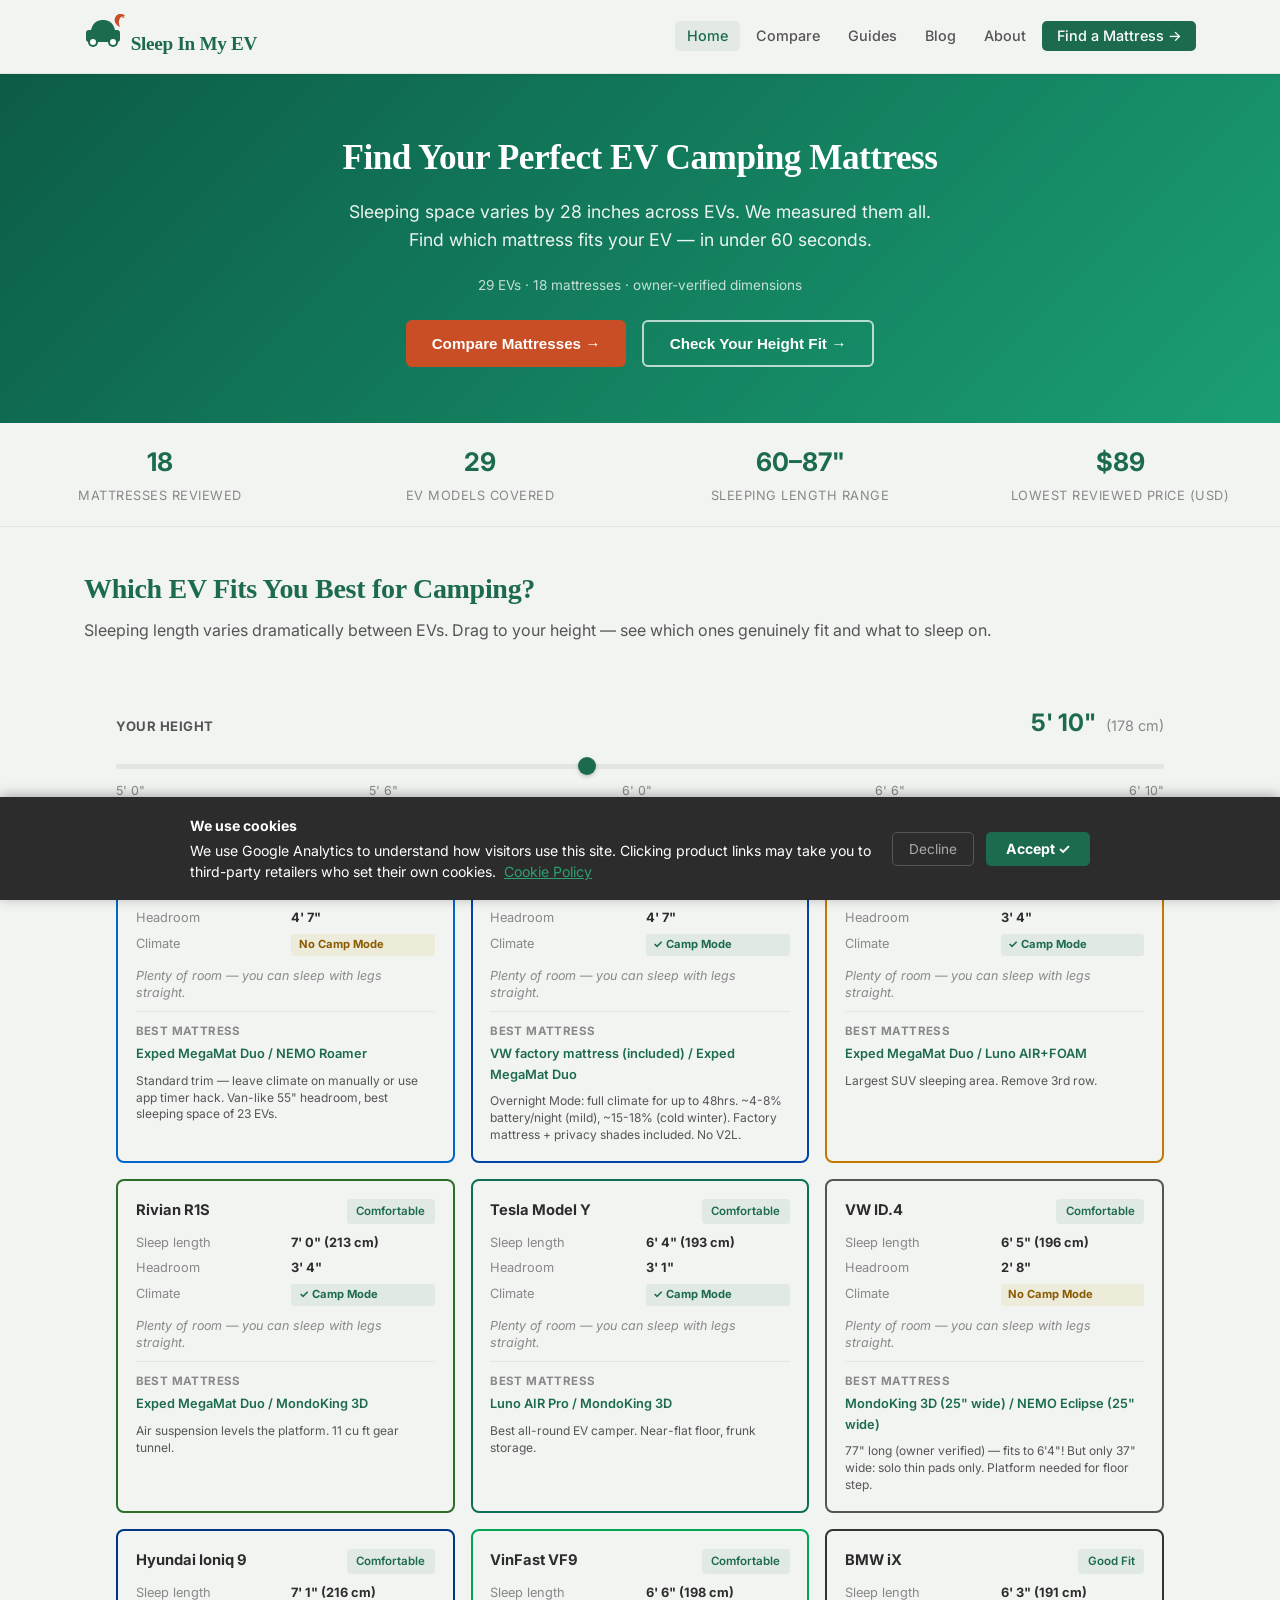
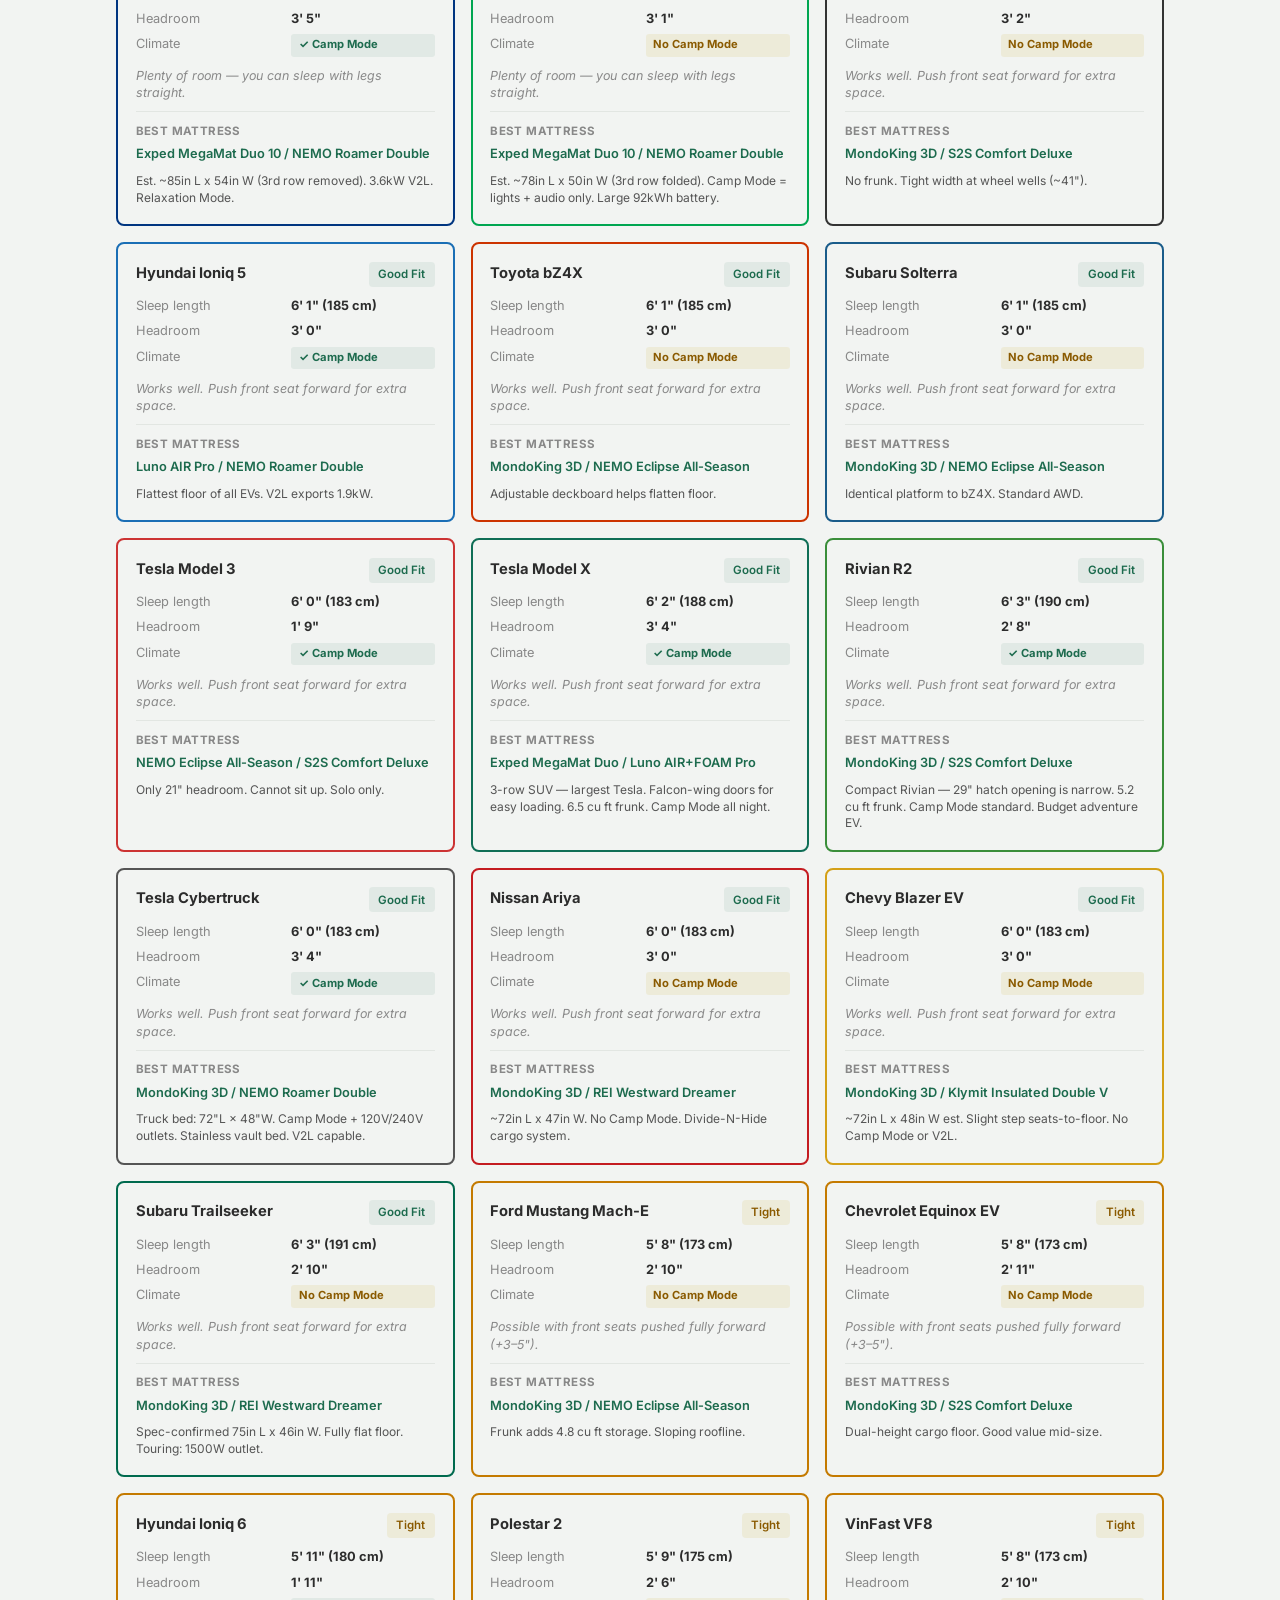
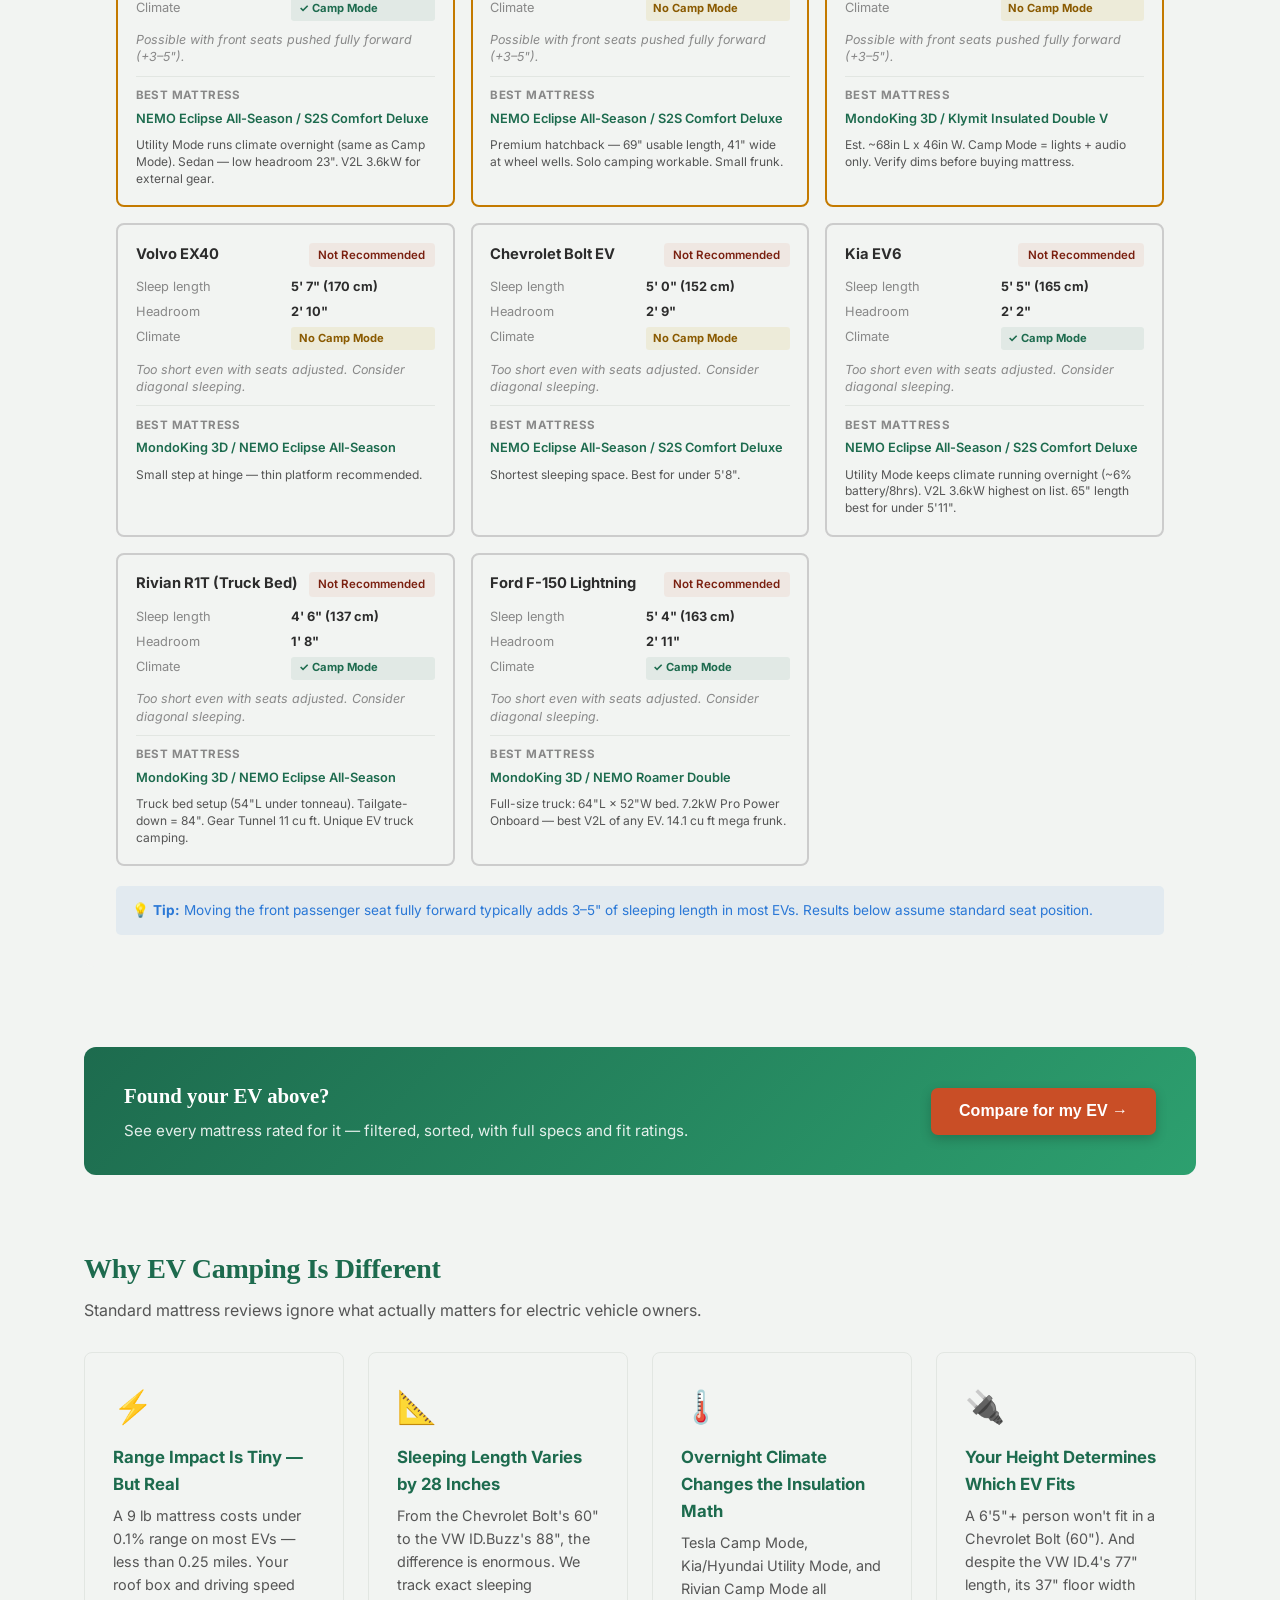
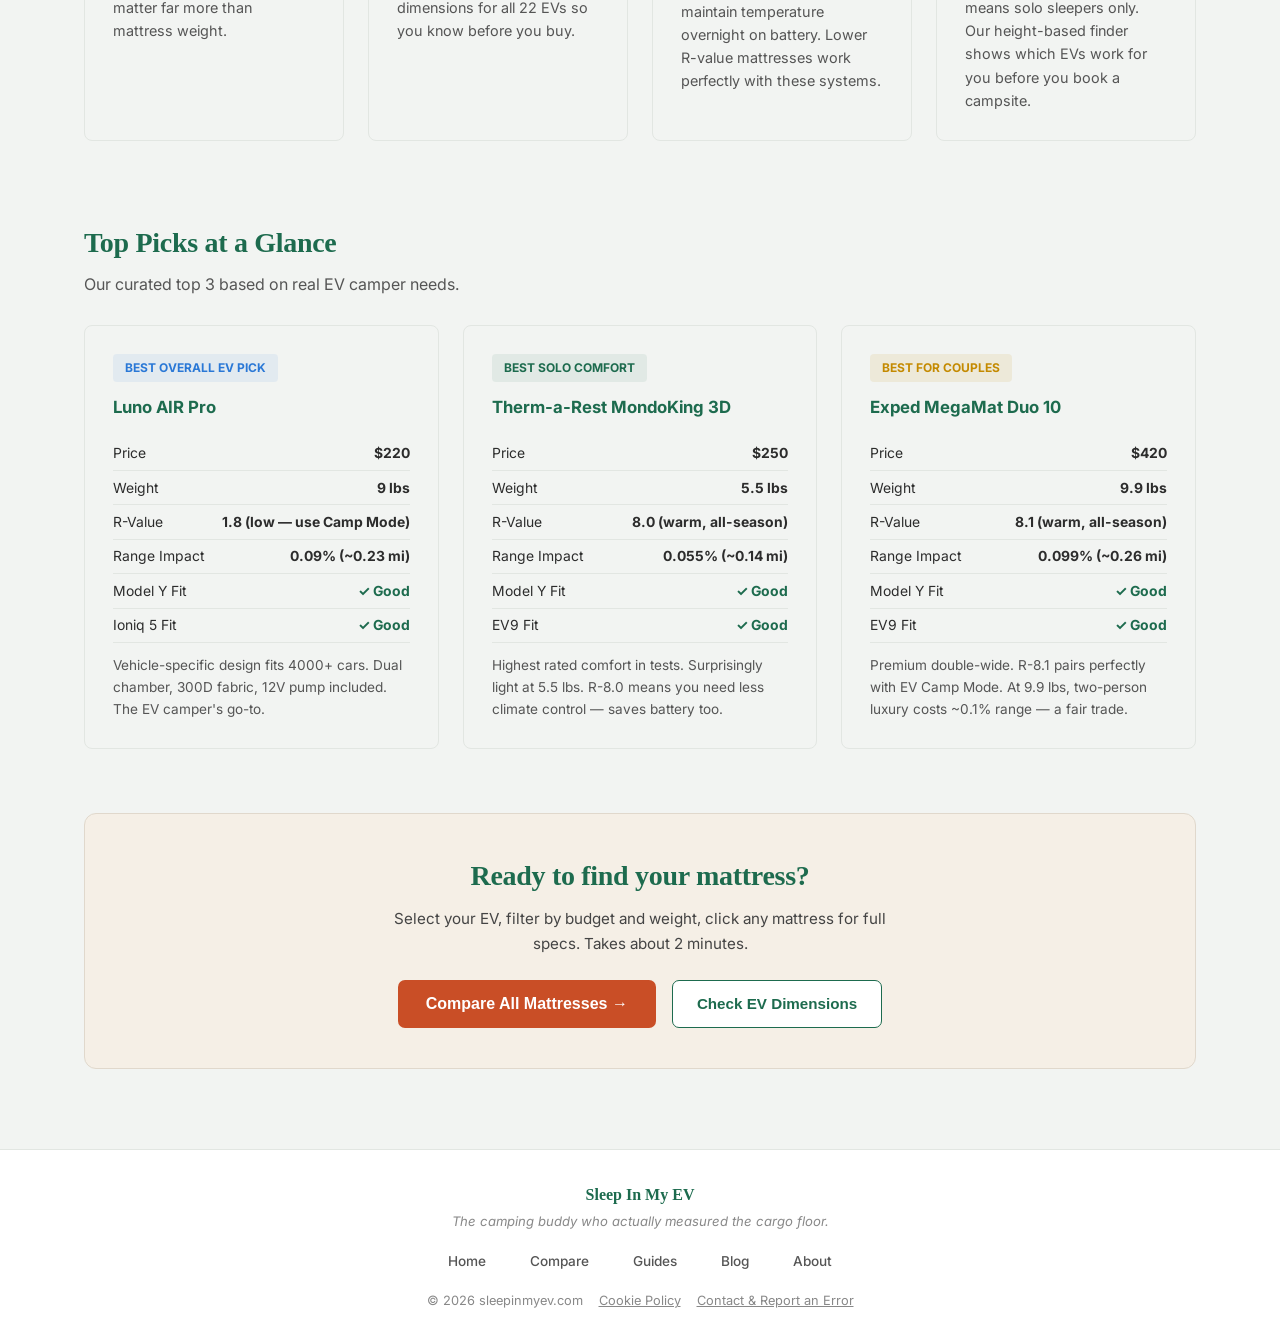
==== index.html @ e75bac7a "Add files via upload" ====
<!DOCTYPE html>
<html lang="en">
<head>
<!-- Google tag (gtag.js) -->
<script async src="https://www.googletagmanager.com/gtag/js?id=G-7FN0PS8WNR"></script>
<script>
  window.dataLayer = window.dataLayer || [];
  function gtag(){dataLayer.push(arguments);}
  gtag('js', new Date());

  gtag('config', 'G-7FN0PS8WNR');
</script>
<meta charset="UTF-8">
<meta name="viewport" content="width=device-width, initial-scale=1.0">
<title>Sleep In My EV — Find Your Perfect EV Camping Mattress</title>
<meta name="description" content="Verified sleeping dimensions for 29 EVs. Real mattress specs. Find which camping mattress fits your Tesla, Kia, Hyundai, Rivian, VW, BMW, Ford or Volvo.">
<link rel="canonical" href="https://sleepinmyev.com/">
<meta property="og:title" content="Sleep In My EV — Find Your Perfect EV Camping Mattress">
<meta property="og:type" content="website">
<link href="https://fonts.googleapis.com/css2?family=Inter:wght@400;500;600;700&display=swap" rel="stylesheet">
<style>

*{margin:0;padding:0;box-sizing:border-box}
:root{
  /* Brand palette — Sleep In My EV */
  --primary:#1D6B4E;--primary-light:#2DA06F;--primary-bg:rgba(29,107,78,0.07);
  --accent:#C94E26;--accent-bg:rgba(201,78,38,0.08);
  --blue:#2a78d6;--blue-bg:rgba(42,120,214,0.08);
  --gold:#c48a00;--gold-bg:rgba(196,138,0,0.1);
  --sand:#F5EFE6;--sand-border:#E0D8CC;
  --text:#2C2C2C;--text2:#555;--text3:#888;
  --bg:#F2F4F2;--border:#E2E6E2;--white:#fff;
  --success:#1D6B4E;--success-bg:rgba(29,107,78,0.08);
  --warn:#8A5A00;--warn-bg:rgba(196,158,0,0.1);
  --danger:#7A2010;--danger-bg:rgba(201,78,38,0.08);
  --font-serif:'Georgia','Times New Roman',serif;
}
body{font-family:'Inter',sans-serif;color:var(--text);background:var(--bg);line-height:1.6;font-size:15px}

/* NAV */
header{background:var(--bg);border-bottom:1px solid var(--border);padding:.85rem 0;position:sticky;top:0;z-index:200;box-shadow:0 1px 4px rgba(0,0,0,.06)}
.nav-inner{max-width:1160px;margin:0 auto;padding:0 1.5rem;display:flex;justify-content:space-between;align-items:center}
.logo{font-size:1.25rem;font-weight:700;color:var(--primary);text-decoration:none;letter-spacing:-.3px}
.logo span{color:var(--accent)}
nav a{color:var(--text2);text-decoration:none;font-size:.9rem;font-weight:500;padding:.4rem .75rem;border-radius:5px;cursor:pointer;transition:.2s}
nav a:hover,nav a.active{background:var(--primary-bg);color:var(--primary)}
.nav-cta{background:var(--primary);color:#fff!important;border-radius:5px;padding:.4rem .9rem!important}
.nav-cta:hover{background:var(--primary-light)!important}

/* PAGES */
.page{display:none}.page.active{display:block}
.container{max-width:1160px;margin:0 auto;padding:0 1.5rem}
section{padding:2.5rem 0}
h2{font-size:1.75rem;color:var(--primary);margin-bottom:.4rem;letter-spacing:-.3px}
.section-sub{color:var(--text2);margin-bottom:1.75rem;font-size:1rem}

/* HERO */
.hero{padding:3.5rem 1.5rem;background:linear-gradient(135deg,#0c5c47 0%,#1a9e75 100%);color:#fff;text-align:center}
.hero h1{font-size:2.2rem;font-weight:700;margin-bottom:.75rem;letter-spacing:-.5px}
.hero p{font-size:1.1rem;opacity:.92;max-width:620px;margin:0 auto 1.75rem}
.hero-btns{display:flex;gap:1rem;justify-content:center;flex-wrap:wrap}
.btn{display:inline-block;padding:.8rem 1.6rem;border-radius:6px;font-weight:600;font-size:.95rem;cursor:pointer;border:none;transition:.2s}
.btn-primary{background:var(--accent);color:#fff}.btn-primary:hover{background:#c14b22;transform:translateY(-1px)}
.btn-outline{background:transparent;color:#fff;border:2px solid rgba(255,255,255,.7)}.btn-outline:hover{background:rgba(255,255,255,.1)}

/* STAT STRIP */
.stat-strip{display:grid;grid-template-columns:repeat(4,1fr);background:var(--bg);border-bottom:1px solid var(--border)}
.stat-item{padding:1.2rem 1.5rem;text-align:center}
.stat-num{font-size:1.6rem;font-weight:700;color:var(--primary)}
.stat-label{font-size:.8rem;color:var(--text3);text-transform:uppercase;letter-spacing:.5px;margin-top:.2rem}

/* BENEFITS */
.benefit-grid{display:grid;grid-template-columns:repeat(auto-fit,minmax(240px,1fr));gap:1.5rem}
.benefit-card{background:var(--bg);border-radius:8px;padding:1.75rem;border:1px solid var(--border)}
.benefit-icon{font-size:2rem;margin-bottom:.75rem}
.benefit-card h3{color:var(--primary);font-size:1.05rem;margin-bottom:.4rem}
.benefit-card p{color:var(--text2);font-size:.9rem}

/* QUICK CALC (Homepage) */
.quick-calc{background:var(--bg);border-radius:10px;padding:2rem;margin:1rem 0}
.calc-grid{display:grid;grid-template-columns:1fr 1fr;gap:2rem;margin-bottom:1.5rem}
@media(max-width:600px){.calc-grid{grid-template-columns:1fr}}
.form-group label{display:block;font-size:.82rem;font-weight:600;text-transform:uppercase;letter-spacing:.5px;color:var(--text2);margin-bottom:.5rem}
.form-group select,.form-group input{width:100%;padding:.7rem .9rem;border:1px solid var(--border);border-radius:5px;font-family:inherit;font-size:.95rem;background:#fff}
.form-group select:focus,.form-group input:focus{outline:none;border-color:var(--primary);box-shadow:0 0 0 3px var(--primary-bg)}
input[type=range]{-webkit-appearance:none;appearance:none;height:5px;background:var(--border);border-radius:3px;padding:0;border:none}
input[type=range]::-webkit-slider-thumb{-webkit-appearance:none;width:18px;height:18px;background:var(--primary);border-radius:50%;cursor:pointer;box-shadow:0 2px 4px rgba(0,0,0,.2)}
input[type=range]::-moz-range-thumb{width:18px;height:18px;background:var(--primary);border-radius:50%;cursor:pointer;border:none}
.result-box{background:var(--bg);border-left:4px solid var(--accent);border-radius:4px;padding:1.25rem 1.5rem;display:grid;grid-template-columns:auto 1fr;gap:1.5rem;align-items:center}
.result-big{font-size:2.2rem;font-weight:700;color:var(--accent);line-height:1}
.result-unit{font-size:.85rem;color:var(--text3);margin-top:.2rem}
.result-text{font-size:.9rem;color:var(--text2)}
.result-insight{background:var(--blue-bg);border-radius:5px;padding:.75rem 1rem;margin-top:.75rem;font-size:.85rem;color:var(--blue)}

/* FILTERS */
.filter-bar{background:var(--bg);border:1px solid var(--border);border-radius:8px;padding:1.25rem 1.5rem;margin-bottom:1.5rem;display:grid;grid-template-columns:repeat(auto-fit,minmax(170px,1fr));gap:1rem}
.filter-bar label{font-size:.78rem;font-weight:600;text-transform:uppercase;letter-spacing:.5px;color:var(--text3);margin-bottom:.35rem;display:block}
.filter-bar select{width:100%;padding:.6rem .75rem;border:1px solid var(--border);border-radius:5px;font-family:inherit;font-size:.88rem;background:#fff}

/* RESULTS META */
.results-meta{display:flex;justify-content:space-between;align-items:center;margin-bottom:1rem;font-size:.88rem;color:var(--text3)}
.results-count strong{color:var(--primary)}

/* TABLE */
.table-wrap{border:1px solid var(--border);border-radius:8px;overflow:hidden;overflow-x:auto;margin-bottom:2rem}
table{width:100%;border-collapse:collapse;background:var(--bg);min-width:900px}
thead tr{background:var(--bg)}
th{padding:.85rem 1rem;text-align:left;font-size:.78rem;font-weight:600;text-transform:uppercase;letter-spacing:.5px;color:var(--text3);border-bottom:2px solid var(--border);white-space:nowrap;cursor:pointer;user-select:none}
th:hover{color:var(--primary)}
th .sort-icon{margin-left:.3rem;opacity:.4}
td{padding:.9rem 1rem;border-bottom:1px solid var(--border);vertical-align:middle}
tr:last-child td{border-bottom:none}
tr:hover td{background:rgba(15,110,86,.03)}
.product-name{font-weight:600;font-size:.95rem}
.product-brand{font-size:.78rem;color:var(--text3);margin-top:.1rem}
.price-val{font-weight:700;color:var(--accent);font-size:1rem}
.weight-val{font-weight:500}
.rval{display:inline-block;padding:.2rem .6rem;border-radius:4px;font-size:.8rem;font-weight:600}
.rv-low{background:var(--blue-bg);color:var(--blue)}
.rv-mid{background:var(--gold-bg);color:var(--gold)}
.rv-high{background:var(--success-bg);color:var(--success)}
.fit-badge{display:inline-block;padding:.2rem .6rem;border-radius:4px;font-size:.75rem;font-weight:600;white-space:nowrap}
.fit-good{background:var(--success-bg);color:var(--success)}
.fit-fair{background:var(--warn-bg);color:var(--warn)}
.fit-poor{background:var(--danger-bg);color:var(--danger)}
.type-tag{display:inline-block;padding:.2rem .6rem;border-radius:4px;font-size:.75rem;font-weight:600;background:var(--primary-bg);color:var(--primary)}
.ev-badge{display:inline-block;background:var(--accent-bg);color:var(--accent);padding:.15rem .5rem;border-radius:3px;font-size:.7rem;font-weight:700;margin-top:.3rem}
.range-bar-wrap{display:flex;align-items:center;gap:.5rem}
.range-mini{font-size:.8rem;font-weight:600;color:var(--primary);white-space:nowrap}
.range-bar{width:60px;height:6px;background:var(--border);border-radius:3px;overflow:hidden}
.range-bar-fill{height:100%;background:var(--primary);border-radius:3px}
.stars{color:#f5b800;font-size:.85rem;letter-spacing:1px}

/* PRODUCT DETAIL PANEL */
.detail-panel{display:none;background:var(--bg);border:1px solid var(--border);border-radius:8px;padding:1.75rem;margin-bottom:1.5rem;position:relative}
.detail-panel.active{display:grid;grid-template-columns:1fr 1fr;gap:2rem}
.close-btn{position:absolute;top:1rem;right:1rem;background:none;border:none;font-size:1.3rem;cursor:pointer;color:var(--text3)}
.detail-specs{display:grid;grid-template-columns:1fr 1fr;gap:.5rem .75rem}
.spec-row{display:flex;justify-content:space-between;padding:.4rem 0;border-bottom:1px solid var(--border);font-size:.88rem}
.spec-row:last-child{border:none}
.spec-k{color:var(--text3)}
.spec-v{font-weight:600}
.pro-con{margin-top:1rem}
.pro-con h4{font-size:.85rem;font-weight:600;text-transform:uppercase;letter-spacing:.5px;color:var(--text3);margin-bottom:.5rem}
.pro-con li{font-size:.88rem;margin-bottom:.3rem;padding-left:1rem;position:relative}
.pro-con li::before{position:absolute;left:0;font-weight:700}
.pros li::before{content:"✓";color:var(--success)}
.cons li::before{content:"✗";color:var(--danger)}
.ev-note-box{background:var(--accent-bg);border-left:3px solid var(--accent);border-radius:4px;padding:.9rem 1rem;margin-top:1rem;font-size:.88rem;color:var(--text)}
.ev-note-box strong{color:var(--accent)}
.buy-btn{display:block;background:var(--accent);color:#fff;text-align:center;padding:.75rem;border-radius:5px;font-weight:600;text-decoration:none;margin-top:1rem;font-size:.9rem}
.buy-btn:hover{background:#c14b22}
@media(max-width:700px){.detail-panel.active{grid-template-columns:1fr}}

/* TABS */
.tabs{display:flex;gap:0;border-bottom:2px solid var(--border);margin-bottom:2rem;overflow-x:auto}
.tab-btn{padding:.85rem 1.4rem;border:none;background:none;cursor:pointer;font-weight:600;font-size:.9rem;color:var(--text3);border-bottom:3px solid transparent;margin-bottom:-2px;white-space:nowrap;transition:.2s}
.tab-btn.active{color:var(--primary);border-bottom-color:var(--primary)}
.tab-btn:hover{color:var(--primary)}
.tab-pane{display:none}.tab-pane.active{display:block}

/* TYPE CARDS */
.type-cards{display:grid;grid-template-columns:repeat(auto-fit,minmax(260px,1fr));gap:1.5rem}
.type-card{background:var(--bg);border:1px solid var(--border);border-radius:8px;padding:1.75rem}
.type-card h3{color:var(--primary);font-size:1.05rem;margin-bottom:1rem}
.type-badge{display:inline-block;padding:.25rem .75rem;border-radius:4px;font-size:.75rem;font-weight:700;margin-bottom:.75rem}
.badge-green{background:var(--success-bg);color:var(--success)}
.badge-blue{background:var(--blue-bg);color:var(--blue)}
.badge-gold{background:var(--gold-bg);color:var(--gold)}
.spec-line{display:flex;justify-content:space-between;font-size:.87rem;padding:.35rem 0;border-bottom:1px solid var(--border)}
.spec-line:last-child{border:none}
.comfort-bar{margin-top:1rem}
.comfort-bar label{font-size:.78rem;color:var(--text3);text-transform:uppercase;letter-spacing:.4px;font-weight:600}
.bar-track{background:var(--border);border-radius:3px;height:8px;margin-top:.35rem;overflow:hidden}
.bar-fill{height:100%;border-radius:3px;background:linear-gradient(90deg,var(--primary),var(--primary-light))}

/* R-VALUE GUIDE */
.rv-scale{display:grid;gap:.75rem;margin:1.5rem 0}
.rv-row{display:flex;align-items:center;gap:1rem;padding:.75rem 1rem;background:var(--bg);border:1px solid var(--border);border-radius:6px}
.rv-chip{min-width:56px;text-align:center;padding:.3rem .5rem;border-radius:4px;font-weight:700;font-size:.9rem}
.rv-desc{flex:1;font-size:.9rem}
.rv-ev-note{font-size:.8rem;color:var(--primary);margin-top:.2rem;font-weight:500}
.insight-box{background:var(--primary-bg);border-left:3px solid var(--primary);border-radius:5px;padding:1.25rem 1.5rem;margin-top:1.5rem}
.insight-box h4{color:var(--primary);margin-bottom:.4rem}
.insight-box p{font-size:.9rem;color:var(--text2)}

/* FULL RANGE CALC */
.full-calc{background:var(--bg);border-radius:10px;padding:2rem;margin:1rem 0}
.full-calc-grid{display:grid;grid-template-columns:1fr 1fr;gap:2rem}
@media(max-width:600px){.full-calc-grid{grid-template-columns:1fr}}
.result-grid{display:grid;grid-template-columns:repeat(3,1fr);gap:1rem;margin-top:1.5rem}
.result-card{background:var(--bg);border:1px solid var(--border);border-radius:6px;padding:1.1rem;text-align:center}
.result-card .num{font-size:1.5rem;font-weight:700}
.result-card .lbl{font-size:.78rem;color:var(--text3);text-transform:uppercase;letter-spacing:.4px;margin-top:.2rem}
.rc-green .num{color:var(--success)}
.rc-orange .num{color:var(--warn)}
.rc-red .num{color:var(--accent)}
.context-bar{background:var(--bg);border:1px solid var(--border);border-radius:6px;padding:1.1rem 1.5rem;margin-top:1rem}
.context-bar h4{font-size:.85rem;font-weight:600;color:var(--text2);margin-bottom:.75rem}
.context-rows{display:grid;gap:.5rem}
.context-row{display:flex;align-items:center;gap:.75rem;font-size:.85rem}
.ctx-label{min-width:160px;color:var(--text2)}
.ctx-bar-wrap{flex:1;background:var(--border);border-radius:3px;height:8px}
.ctx-bar-inner{height:100%;border-radius:3px}
.ctx-pct{min-width:42px;text-align:right;font-weight:600;font-size:.82rem}

/* ABOUT */
.about-section{background:var(--bg);border-radius:8px;padding:1.75rem;margin-bottom:1.5rem}
.about-section h3{color:var(--primary);margin-bottom:.75rem}
.about-section p,.about-section li{color:var(--text2);font-size:.95rem;margin-bottom:.5rem}
.about-section ul{margin-left:1.25rem}

/* FOOTER */
footer{background:var(--bg);border-top:1px solid var(--border);padding:1.5rem;text-align:center;font-size:.82rem;color:var(--text3);margin-top:3rem}

/* RESPONSIVE */
@media(max-width:768px){
  .hero h1{font-size:1.6rem}
  .stat-strip{grid-template-columns:repeat(2,1fr)}
  nav a:not(.nav-cta){display:none}
  h2{font-size:1.4rem}
}


footer{background:#fff;border-top:1px solid var(--border);padding:2rem 1.5rem;margin-top:2rem}
.footer-inner{max-width:900px;margin:0 auto;display:flex;flex-direction:column;align-items:center;gap:.75rem;text-align:center}
.footer-brand{display:flex;flex-direction:column;align-items:center;gap:.25rem}
.footer-logo{font-family:var(--font-serif);font-size:1rem;font-weight:700;color:var(--primary)}
.footer-tagline{font-size:.82rem;color:var(--text3);font-style:italic}
.footer-nav{display:flex;flex-wrap:wrap;justify-content:center;gap:.5rem 1.25rem}
.footer-nav a{font-size:.85rem;color:var(--text2);text-decoration:none;font-weight:500}
.footer-nav a:hover{color:var(--primary)}
.footer-legal{display:flex;flex-wrap:wrap;justify-content:center;gap:.5rem 1rem;font-size:.8rem;color:var(--text3)}
.footer-legal a{color:var(--text3);text-decoration:underline}
.footer-legal a:hover{color:var(--primary)}

</style>
<meta property="og:image" content="https://sleepinmyev.com/og-image.svg">
<meta property="og:image:width" content="1200">
<meta property="og:image:height" content="630">
<meta name="twitter:card" content="summary_large_image">
<meta name="twitter:image" content="https://sleepinmyev.com/og-image.svg">
</head>
<body>
<header>
  <div class="nav-inner">
    <a class="logo" href="index.html">
      <svg width="42" height="36" viewBox="0 0 42 36" fill="none" xmlns="http://www.w3.org/2000/svg">
        <rect x="2" y="16" width="34" height="12" rx="3" fill="#1D6B4E"/>
        <path d="M7 16 C9 8 14 6 19 6 C24 6 29 8 31 16Z" fill="#1D6B4E"/>
        <circle cx="9" cy="28" r="5" fill="#1D6B4E"/><circle cx="9" cy="28" r="3" fill="white"/>
        <circle cx="29" cy="28" r="5" fill="#1D6B4E"/><circle cx="29" cy="28" r="3" fill="white"/>
        <path d="M37 3 C35 5 34 9 36 13 C31 11 29 6 32 2 C34.5 -1 39 -1 41 2 C39.5 2.5 37.5 2.5 37 3Z" fill="#C94E26"/>
        <text x="38" y="4" font-family="Georgia,serif" font-size="6" fill="#C94E26" font-weight="700">z</text>
      </svg>
      <span style="font-family:var(--font-serif);font-size:1.2rem;font-weight:700;color:var(--primary);letter-spacing:-0.3px">Sleep In My EV</span>
    </a>
    <nav>
      <a href="index.html"       data-page="index.html"   class="active">Home</a>
      <a href="compare.html"     data-page="compare.html">Compare</a>
      <a href="guides.html"      data-page="guides.html">Guides</a>
      <a href="blog/blog-index.html"  data-page="blog">Blog</a>
      <a href="about.html"       data-page="about.html">About</a>
      <a class="nav-cta" href="compare.html">Find a Mattress →</a>
    </nav>
  </div>
</header>
<div class="hero">
  <div class="container">
    <h1 style="font-family:var(--font-serif)">Find Your Perfect EV Camping Mattress</h1>
    <p>Sleeping space varies by 28 inches across EVs. We measured them all.<br>
      Find which mattress fits your EV — in under 60 seconds.</p>
    <p style="font-size:.85rem;opacity:.75;margin-top:-.5rem;margin-bottom:0">29 EVs · 18 mattresses · owner-verified dimensions</p>
    <div class="hero-btns" style="margin-top:1.5rem">
      <button class="btn btn-primary" onclick="window.location='compare.html'">Compare Mattresses →</button>
      <button class="btn btn-outline" onclick="document.getElementById('height-recommender').scrollIntoView({behavior:'smooth'})">Check Your Height Fit →</button>
    </div>
  </div>
</div>
<div class="stat-strip">
  <div class="stat-item"><div class="stat-num">18</div><div class="stat-label">Mattresses Reviewed</div></div>
  <div class="stat-item"><div class="stat-num">29</div><div class="stat-label">EV Models Covered</div></div>
  <div class="stat-item"><div class="stat-num">60–87"</div><div class="stat-label">Sleeping Length Range</div></div>
  <div class="stat-item"><div class="stat-num">$89</div><div class="stat-label">Lowest Reviewed Price (USD)</div></div>
</div>
<div class="container">
<section id="height-recommender">
      <h2 style="font-family:var(--font-serif)">Which EV Fits You Best for Camping?</h2>
      <p class="section-sub">Sleeping length varies dramatically between EVs. Drag to your height — see which ones genuinely fit and what to sleep on.</p>

      <div class="quick-calc" style="padding:2rem">

        <!-- Height slider -->
        <div style="margin-bottom:1.75rem">
          <div style="display:flex;justify-content:space-between;align-items:baseline;margin-bottom:.6rem">
            <label style="font-size:.82rem;font-weight:700;text-transform:uppercase;letter-spacing:.5px;color:var(--text2)">Your Height</label>
            <div style="font-size:1.5rem;font-weight:700;color:var(--primary)" id="height-display">5' 10" &nbsp;<span style="font-size:.9rem;color:var(--text3);font-weight:400">(178 cm)</span></div>
          </div>
          <input type="range" id="height-slider" min="152" max="210" value="178" oninput="updateHeightRec()" onchange="updateHeightRec()" class="range-input" style="width:100%;touch-action:pan-y">
          <div style="display:flex;justify-content:space-between;font-size:.78rem;color:var(--text3);margin-top:.35rem">
            <span>5' 0"</span><span>5' 6"</span><span>6' 0"</span><span>6' 6"</span><span>6' 10"</span>
          </div>
        </div>

        <!-- Results grid -->
        <div id="height-rec-results" style="display:grid;grid-template-columns:repeat(auto-fill,minmax(min(260px,100%),1fr));gap:1rem"></div>

        <div style="margin-top:1.25rem;background:var(--blue-bg);border-radius:5px;padding:.85rem 1rem;font-size:.85rem;color:var(--blue)">
          💡 <strong>Tip:</strong> Moving the front passenger seat fully forward typically adds 3–5" of sleeping length in most EVs. Results below assume standard seat position.
        </div>
      </div>
    </section>
<section style="padding:1.5rem 0 2rem">
  <div style="background:linear-gradient(135deg,#1D6B4E 0%,#2DA06F 100%);border-radius:12px;padding:2rem 2.5rem;display:flex;align-items:center;justify-content:space-between;flex-wrap:wrap;gap:1.5rem">
    <div>
      <h3 style="font-family:var(--font-serif);color:#fff;font-size:1.3rem;margin-bottom:.4rem">Found your EV above?</h3>
      <p style="color:rgba(255,255,255,.88);font-size:.95rem;margin:0">See every mattress rated for it — filtered, sorted, with full specs and fit ratings.</p>
    </div>
    <button onclick="window.location='compare.html'" style="background:#C94E26;color:#fff;border:none;border-radius:7px;padding:.9rem 1.75rem;font-size:1rem;font-weight:700;cursor:pointer;white-space:nowrap;box-shadow:0 4px 12px rgba(0,0,0,.2)">Compare for my EV →</button>
  </div>
</section>
<section>
      <h2 style="font-family:var(--font-serif)">Why EV Camping Is Different</h2>
      <p class="section-sub">Standard mattress reviews ignore what actually matters for electric vehicle owners.</p>
      <div class="benefit-grid">
        <div class="benefit-card">
          <div class="benefit-icon">⚡</div>
          <h3>Range Impact Is Tiny — But Real</h3>
          <p>A 9 lb mattress costs under 0.1% range on most EVs — less than 0.25 miles. Your roof box and driving speed matter far more than mattress weight.</p>
        </div>
        <div class="benefit-card">
          <div class="benefit-icon">📐</div>
          <h3>Sleeping Length Varies by 28 Inches</h3>
          <p>From the Chevrolet Bolt's 60" to the VW ID.Buzz's 88", the difference is enormous. We track exact sleeping dimensions for all 22 EVs so you know before you buy.</p>
        </div>
        <div class="benefit-card">
          <div class="benefit-icon">🌡️</div>
          <h3>Overnight Climate Changes the Insulation Math</h3>
          <p>Tesla Camp Mode, Kia/Hyundai Utility Mode, and Rivian Camp Mode all maintain temperature overnight on battery. Lower R-value mattresses work perfectly with these systems.</p>
        </div>
        <div class="benefit-card">
          <div class="benefit-icon">🔌</div>
          <h3>Your Height Determines Which EV Fits</h3>
          <p>A 6'5"+ person won't fit in a Chevrolet Bolt (60"). And despite the VW ID.4's 77" length, its 37" floor width means solo sleepers only. Our height-based finder shows which EVs work for you before you book a campsite.</p>
        </div>
      </div>
    </section>
<section>
      <h2 style="font-family:var(--font-serif)">Top Picks at a Glance</h2>
      <p class="section-sub">Our curated top 3 based on real EV camper needs.</p>
      <div class="type-cards">
        <div class="type-card">
          <div class="type-badge badge-blue">BEST OVERALL EV PICK</div>
          <h3>Luno AIR Pro</h3>
          <div class="spec-line"><span>Price</span><strong>$220</strong></div>
          <div class="spec-line"><span>Weight</span><strong>9 lbs</strong></div>
          <div class="spec-line"><span>R-Value</span><strong>1.8 (low — use Camp Mode)</strong></div>
          <div class="spec-line"><span>Range Impact</span><strong>0.09% (~0.23 mi)</strong></div>
          <div class="spec-line"><span>Model Y Fit</span><strong style="color:var(--success)">✓ Good</strong></div>
          <div class="spec-line"><span>Ioniq 5 Fit</span><strong style="color:var(--success)">✓ Good</strong></div>
          <p style="font-size:.85rem;color:var(--text2);margin-top:.75rem">Vehicle-specific design fits 4000+ cars. Dual chamber, 300D fabric, 12V pump included. The EV camper's go-to.</p>
        </div>
        <div class="type-card">
          <div class="type-badge badge-green">BEST SOLO COMFORT</div>
          <h3>Therm-a-Rest MondoKing 3D</h3>
          <div class="spec-line"><span>Price</span><strong>$250</strong></div>
          <div class="spec-line"><span>Weight</span><strong>5.5 lbs</strong></div>
          <div class="spec-line"><span>R-Value</span><strong>8.0 (warm, all-season)</strong></div>
          <div class="spec-line"><span>Range Impact</span><strong>0.055% (~0.14 mi)</strong></div>
          <div class="spec-line"><span>Model Y Fit</span><strong style="color:var(--success)">✓ Good</strong></div>
          <div class="spec-line"><span>EV9 Fit</span><strong style="color:var(--success)">✓ Good</strong></div>
          <p style="font-size:.85rem;color:var(--text2);margin-top:.75rem">Highest rated comfort in tests. Surprisingly light at 5.5 lbs. R-8.0 means you need less climate control — saves battery too.</p>
        </div>
        <div class="type-card">
          <div class="type-badge badge-gold">BEST FOR COUPLES</div>
          <h3>Exped MegaMat Duo 10</h3>
          <div class="spec-line"><span>Price</span><strong>$420</strong></div>
          <div class="spec-line"><span>Weight</span><strong>9.9 lbs</strong></div>
          <div class="spec-line"><span>R-Value</span><strong>8.1 (warm, all-season)</strong></div>
          <div class="spec-line"><span>Range Impact</span><strong>0.099% (~0.26 mi)</strong></div>
          <div class="spec-line"><span>Model Y Fit</span><strong style="color:var(--success)">✓ Good</strong></div>
          <div class="spec-line"><span>EV9 Fit</span><strong style="color:var(--success)">✓ Good</strong></div>
          <p style="font-size:.85rem;color:var(--text2);margin-top:.75rem">Premium double-wide. R-8.1 pairs perfectly with EV Camp Mode. At 9.9 lbs, two-person luxury costs ~0.1% range — a fair trade.</p>
        </div>
      </div>
    </section>
<!-- TESTIMONIALS SECTION — uncomment when real quotes are ready
<section style="padding:2rem 0">
  <h2 style="font-family:var(--font-serif)">What EV Campers Are Saying</h2>
  <p class="section-sub" style="font-style:italic;font-size:.88rem">Early feedback from the EV camping community — more coming as we grow.</p>
  <div style="display:grid;grid-template-columns:repeat(auto-fit,minmax(min(280px,100%),1fr));gap:1.25rem;margin-top:1rem">
    <div style="background:#fff;border:1px solid var(--border);border-radius:8px;padding:1.5rem;position:relative">
      <div style="font-size:2.5rem;color:var(--primary);opacity:.2;position:absolute;top:.5rem;left:1rem;font-family:Georgia,serif;line-height:1">&ldquo;</div>
      <p style="color:#444;font-size:.92rem;line-height:1.65;margin-bottom:1rem;padding-top:.75rem">Finally a guide that accounts for the width at the wheel wells, not just the cargo length. Saved me from buying a mattress that wouldn't have fit my Ioniq 5.</p>
      <div style="display:flex;align-items:center;gap:.75rem">
        <div style="width:36px;height:36px;border-radius:50%;background:var(--primary-bg);display:flex;align-items:center;justify-content:center;font-weight:700;color:var(--primary);font-size:.85rem">MK</div>
        <div><div style="font-weight:600;font-size:.88rem;color:#222">Model K.</div><div style="font-size:.78rem;color:var(--text3)">Hyundai Ioniq 5 owner</div></div>
      </div>
    </div>
    <div style="background:#fff;border:1px solid var(--border);border-radius:8px;padding:1.5rem;position:relative">
      <div style="font-size:2.5rem;color:var(--primary);opacity:.2;position:absolute;top:.5rem;left:1rem;font-family:Georgia,serif;line-height:1">&ldquo;</div>
      <p style="color:#444;font-size:.92rem;line-height:1.65;margin-bottom:1rem;padding-top:.75rem">The battery drain numbers are the most honest I've seen. Most sites say Camp Mode uses barely anything — here they break it down by temperature. That's real info.</p>
      <div style="display:flex;align-items:center;gap:.75rem">
        <div style="width:36px;height:36px;border-radius:50%;background:var(--accent-bg);display:flex;align-items:center;justify-content:center;font-weight:700;color:var(--accent);font-size:.85rem">JR</div>
        <div><div style="font-weight:600;font-size:.88rem;color:#222">Jake R.</div><div style="font-size:.78rem;color:var(--text3)">Tesla Model Y owner</div></div>
      </div>
    </div>
    <div style="background:#fff;border:1px solid var(--border);border-radius:8px;padding:1.5rem;position:relative">
      <div style="font-size:2.5rem;color:var(--primary);opacity:.2;position:absolute;top:.5rem;left:1rem;font-family:Georgia,serif;line-height:1">&ldquo;</div>
      <p style="color:#444;font-size:.92rem;line-height:1.65;margin-bottom:1rem;padding-top:.75rem">I didn't know the VW ID.4 was longer than a Model Y. That fact alone made me re-evaluate everything. Ended up with a MondoKing and it fits perfectly.</p>
      <div style="display:flex;align-items:center;gap:.75rem">
        <div style="width:36px;height:36px;border-radius:50%;background:var(--gold-bg);display:flex;align-items:center;justify-content:center;font-weight:700;color:var(--gold);font-size:.85rem">SP</div>
        <div><div style="font-weight:600;font-size:.88rem;color:#222">Sarah P.</div><div style="font-size:.78rem;color:var(--text3)">VW ID.4 owner</div></div>
      </div>
    </div>
  </div>
  <p style="text-align:center;margin-top:1rem;font-size:.8rem;color:var(--text3);font-style:italic">Placeholder testimonials — real owner quotes will replace these after launch. <a href="mailto:hello@sleepinmyev.com" style="color:var(--primary)">Share yours.</a></p>
</section>
END TESTIMONIALS -->
<section style="padding:1.5rem 0 3rem">
  <div style="background:var(--sand);border:1px solid var(--sand-border);border-radius:12px;padding:2.5rem;text-align:center">
    <h2 style="font-family:var(--font-serif);color:var(--primary);margin-bottom:.5rem">Ready to find your mattress?</h2>
    <p style="color:#444;max-width:500px;margin:0 auto 1.5rem;font-size:.95rem">Select your EV, filter by budget and weight, click any mattress for full specs. Takes about 2 minutes.</p>
    <div style="display:flex;gap:1rem;justify-content:center;flex-wrap:wrap">
      <button onclick="window.location='compare.html'" style="background:var(--accent);color:#fff;border:none;border-radius:7px;padding:.9rem 1.75rem;font-size:1rem;font-weight:700;cursor:pointer">Compare All Mattresses →</button>
      <button onclick="window.location='guides.html'" style="background:#fff;color:var(--primary);border:1.5px solid var(--primary);border-radius:7px;padding:.9rem 1.5rem;font-size:.95rem;font-weight:600;cursor:pointer">Check EV Dimensions</button>
    </div>
  </div>
</section>
</div>
<footer>
  <div class="footer-inner">
    <div class="footer-brand">
      <span class="footer-logo">Sleep In My EV</span>
      <span class="footer-tagline">The camping buddy who actually measured the cargo floor.</span>
    </div>
    <nav class="footer-nav">
      <a href="index.html">Home</a>
      <a href="compare.html">Compare</a>
      <a href="guides.html">Guides</a>
      <a href="blog/blog-index.html">Blog</a>
      <a href="about.html">About</a>
    </nav>
    <div class="footer-legal">
      <span>© 2026 sleepinmyev.com</span>
      <a href="cookies.html">Cookie Policy</a>
      <a href="contact.html">Contact & Report an Error</a>
    </div>
  </div>
</footer>



<script src="js/data.js"></script>
<script src="js/shared.js"></script>
<script>

document.addEventListener('DOMContentLoaded', function(){
  if(typeof updateHeightRec==='function') updateHeightRec();
});
</script>

<!-- Cookie consent banner -->
<div id="cookie-banner" style="display:none;position:fixed;bottom:0;left:0;right:0;background:#2C2C2C;color:#fff;z-index:9999;padding:1.1rem 1.5rem;box-shadow:0 -2px 12px rgba(0,0,0,.3)">
  <div style="max-width:900px;margin:0 auto;display:flex;align-items:center;justify-content:space-between;gap:1rem;flex-wrap:wrap">
    <div style="flex:1;min-width:220px;font-size:.88rem;line-height:1.5">
      <strong style="display:block;margin-bottom:.25rem">We use cookies</strong>
      We use Google Analytics to understand how visitors use this site. Clicking product links may take you to third-party retailers who set their own cookies.
      <a href="cookies.html" style="color:#2DA06F;text-decoration:underline;margin-left:.25rem">Cookie Policy</a>
    </div>
    <div style="display:flex;gap:.75rem;flex-shrink:0">
      <button onclick="rejectCookies()" style="background:transparent;color:#aaa;border:1px solid #555;border-radius:5px;padding:.5rem 1rem;font-size:.85rem;cursor:pointer;font-family:inherit">Decline</button>
      <button onclick="acceptCookies()" style="background:#1D6B4E;color:#fff;border:none;border-radius:5px;padding:.5rem 1.25rem;font-weight:700;cursor:pointer;font-size:.88rem;font-family:inherit">Accept ✓</button>
    </div>
  </div>
</div>
<script>
(function(){
  var consent = localStorage.getItem('cookie-consent');
  if(!consent){
    var b = document.getElementById('cookie-banner');
    if(b) b.style.display = 'block';
  } else if(consent === 'accepted'){
    loadGA();
  }
})();
function loadGA(){
  if(window._gaLoaded) return;
  window._gaLoaded = true;
  var s = document.createElement('script');
  s.src = 'https://www.googletagmanager.com/gtag/js?id=G-7FN0PS8WNR';
  s.async = true;
  document.head.appendChild(s);
  window.dataLayer = window.dataLayer || [];
  function gtag(){dataLayer.push(arguments);}
  window.gtag = gtag;
  gtag('js', new Date());
  gtag('config', 'G-7FN0PS8WNR');
}
function acceptCookies(){
  localStorage.setItem('cookie-consent','accepted');
  document.getElementById('cookie-banner').style.display='none';
  loadGA();
}
function rejectCookies(){
  localStorage.setItem('cookie-consent','rejected');
  document.getElementById('cookie-banner').style.display='none';
}
</script>
</body>
</html>
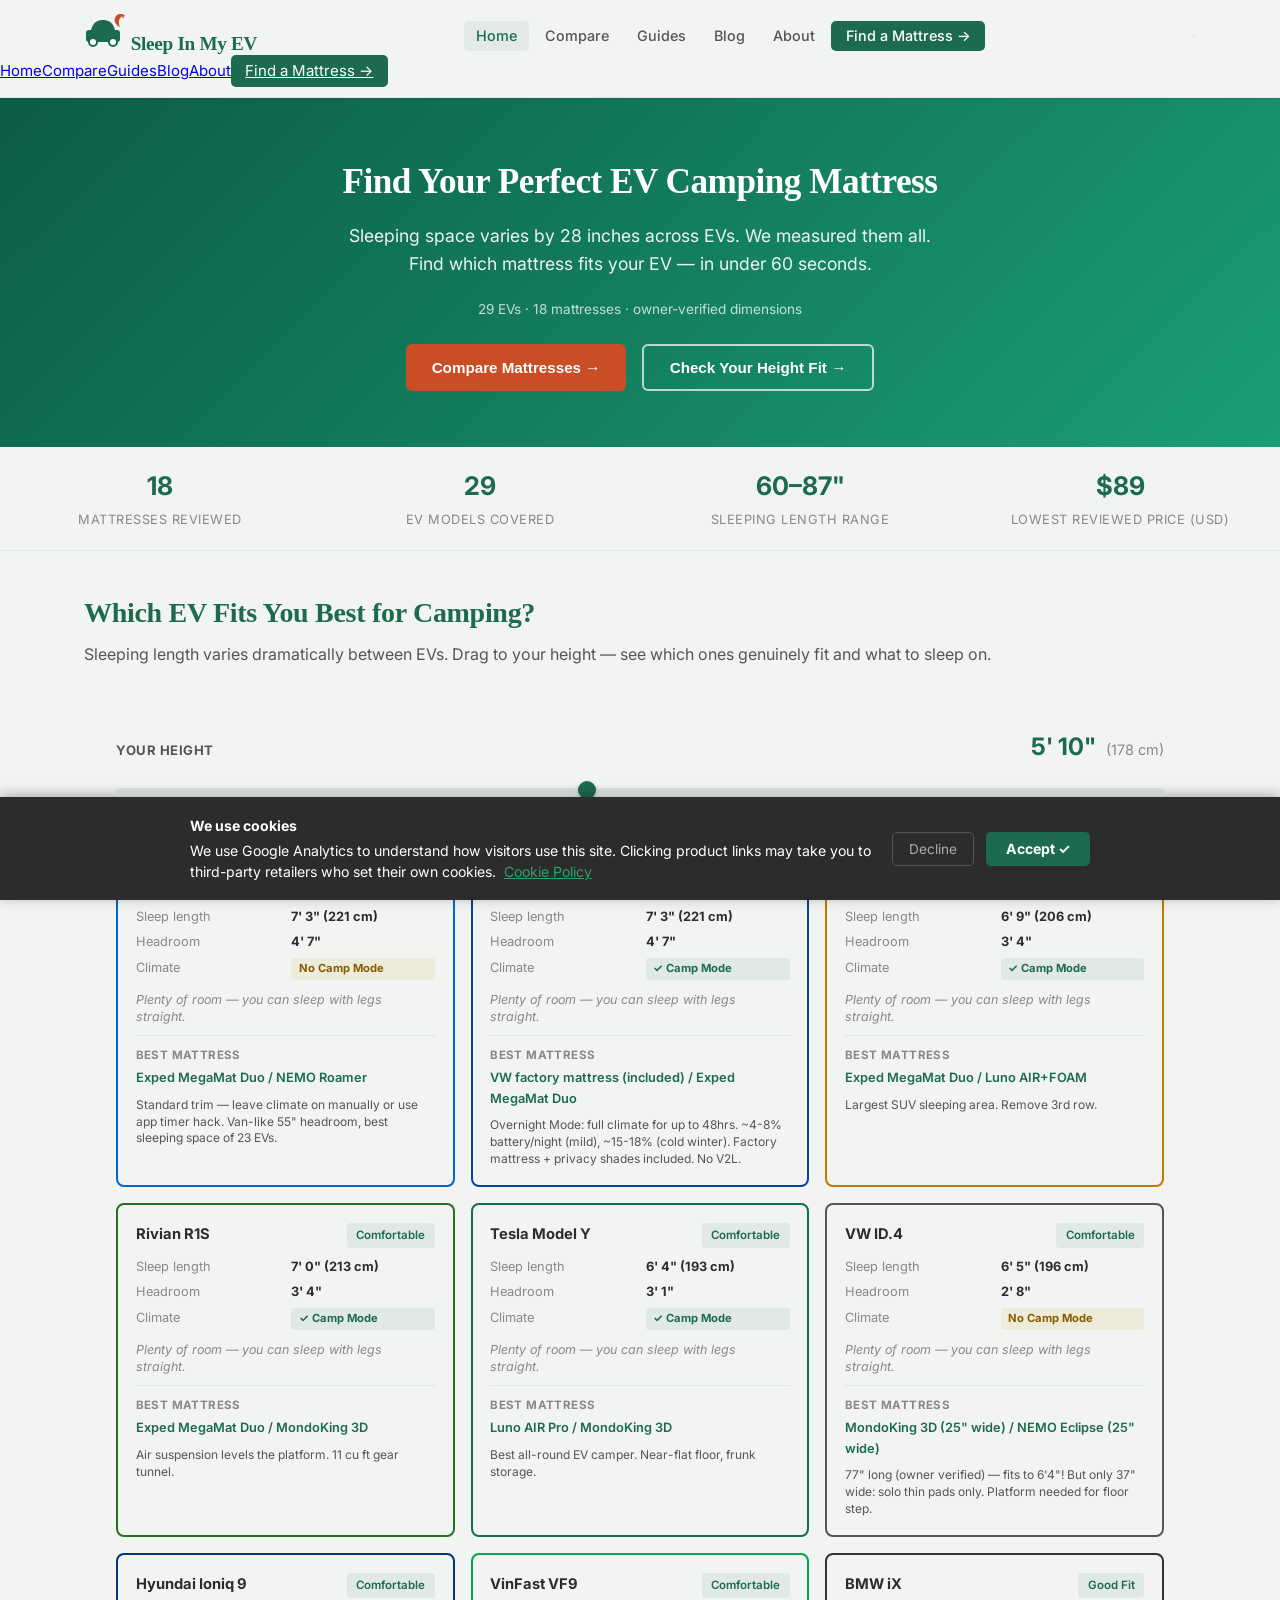
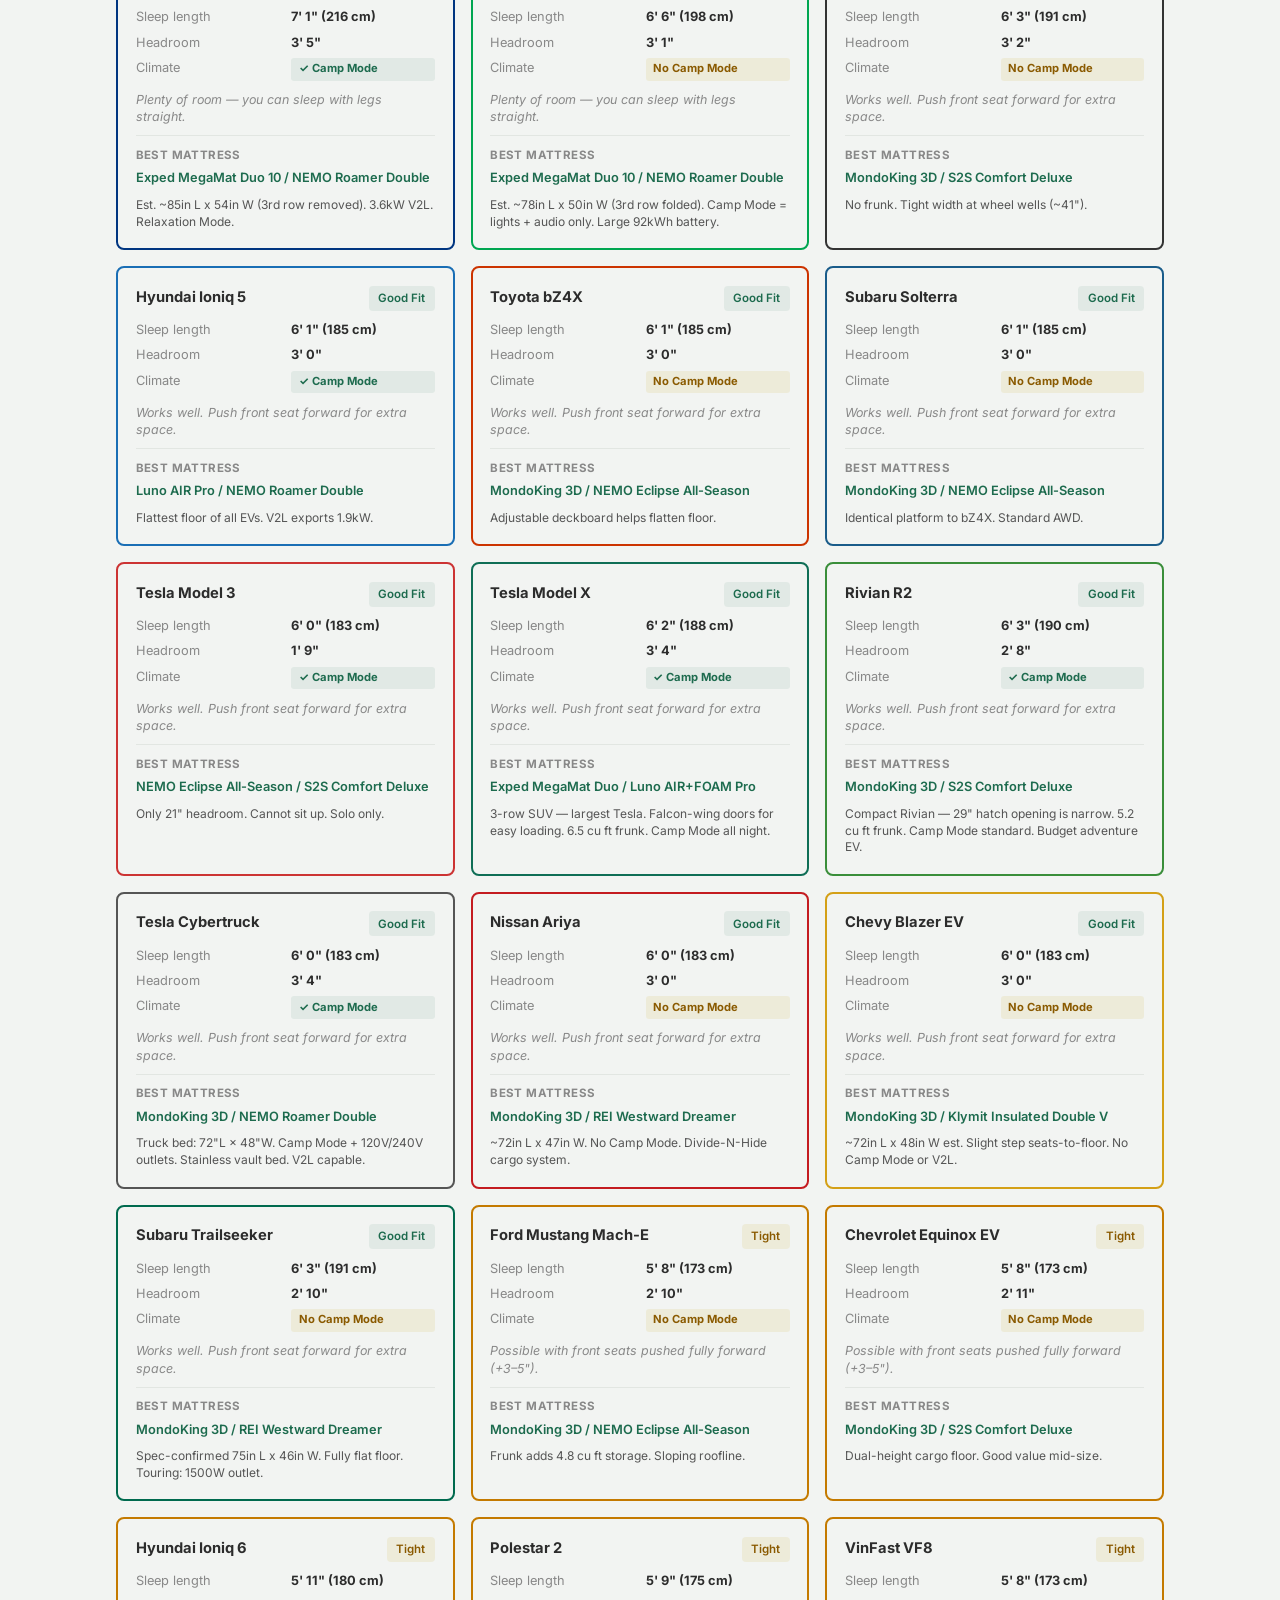
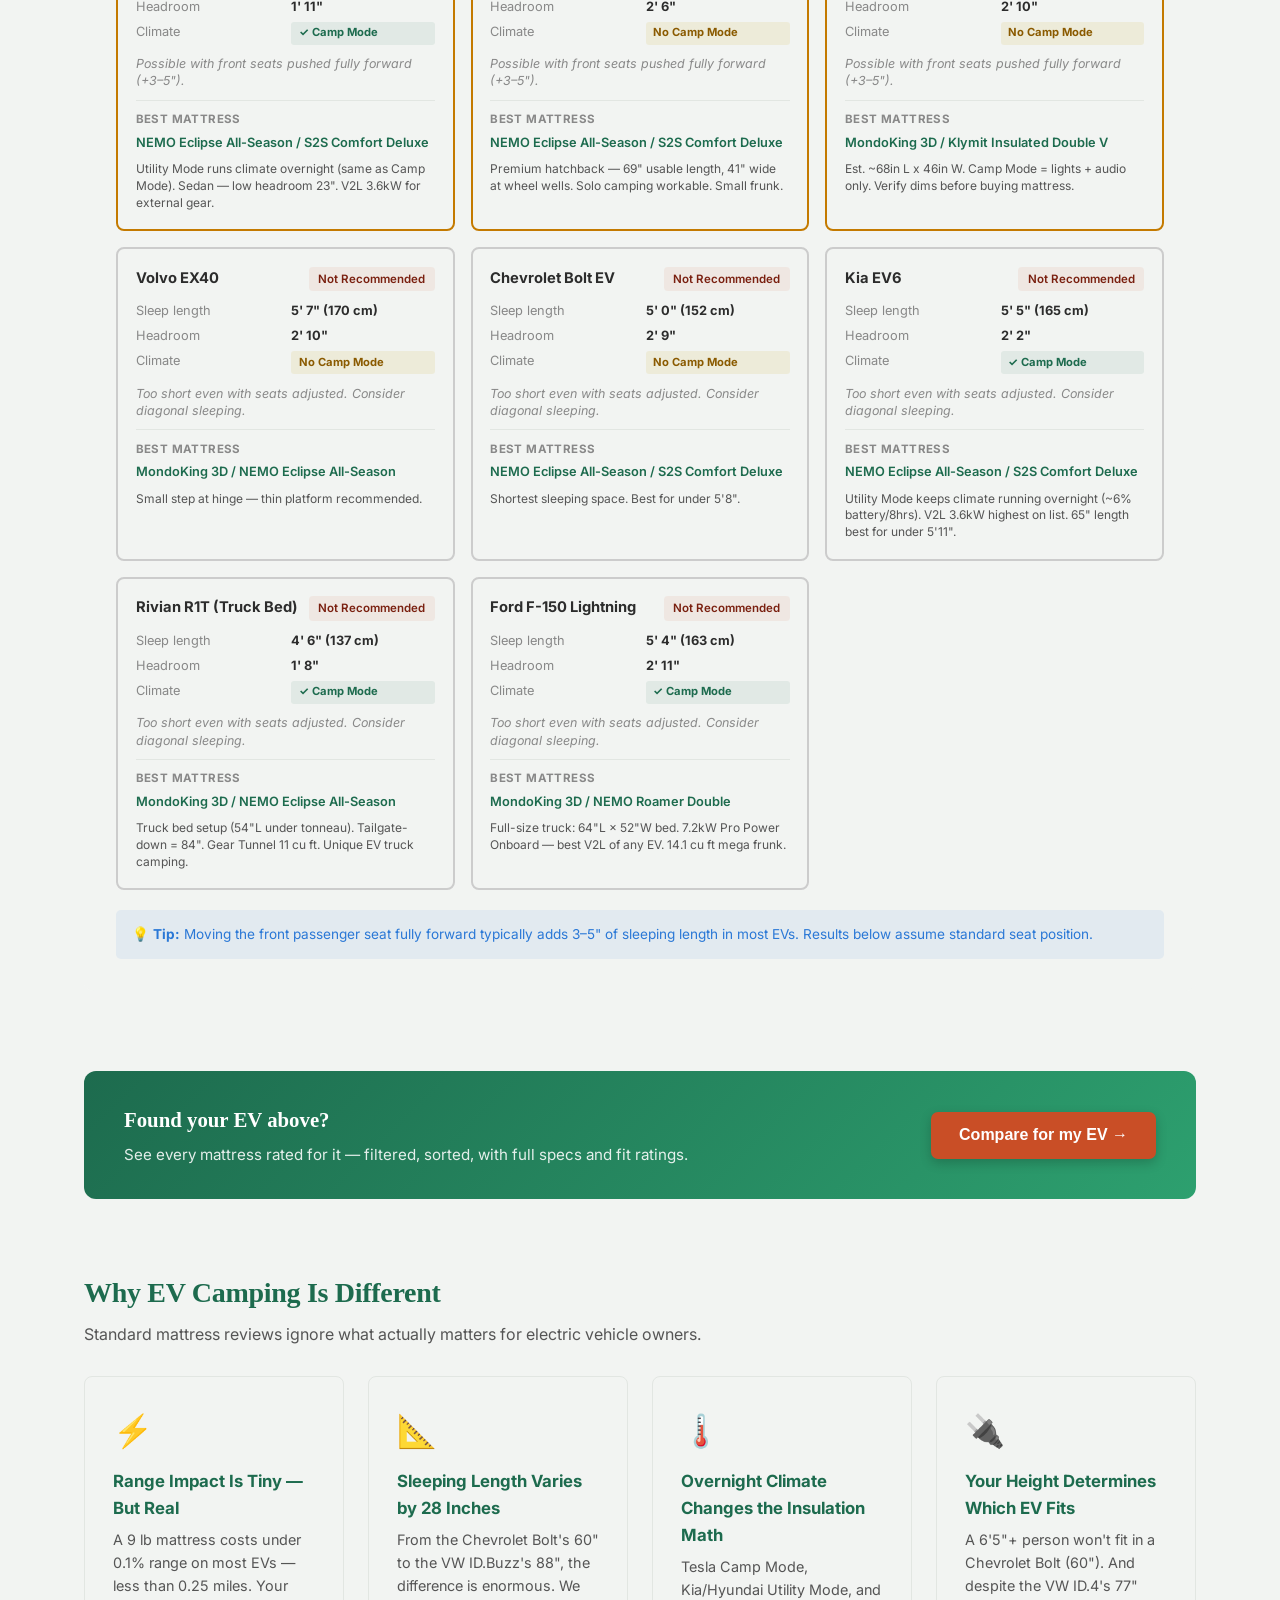
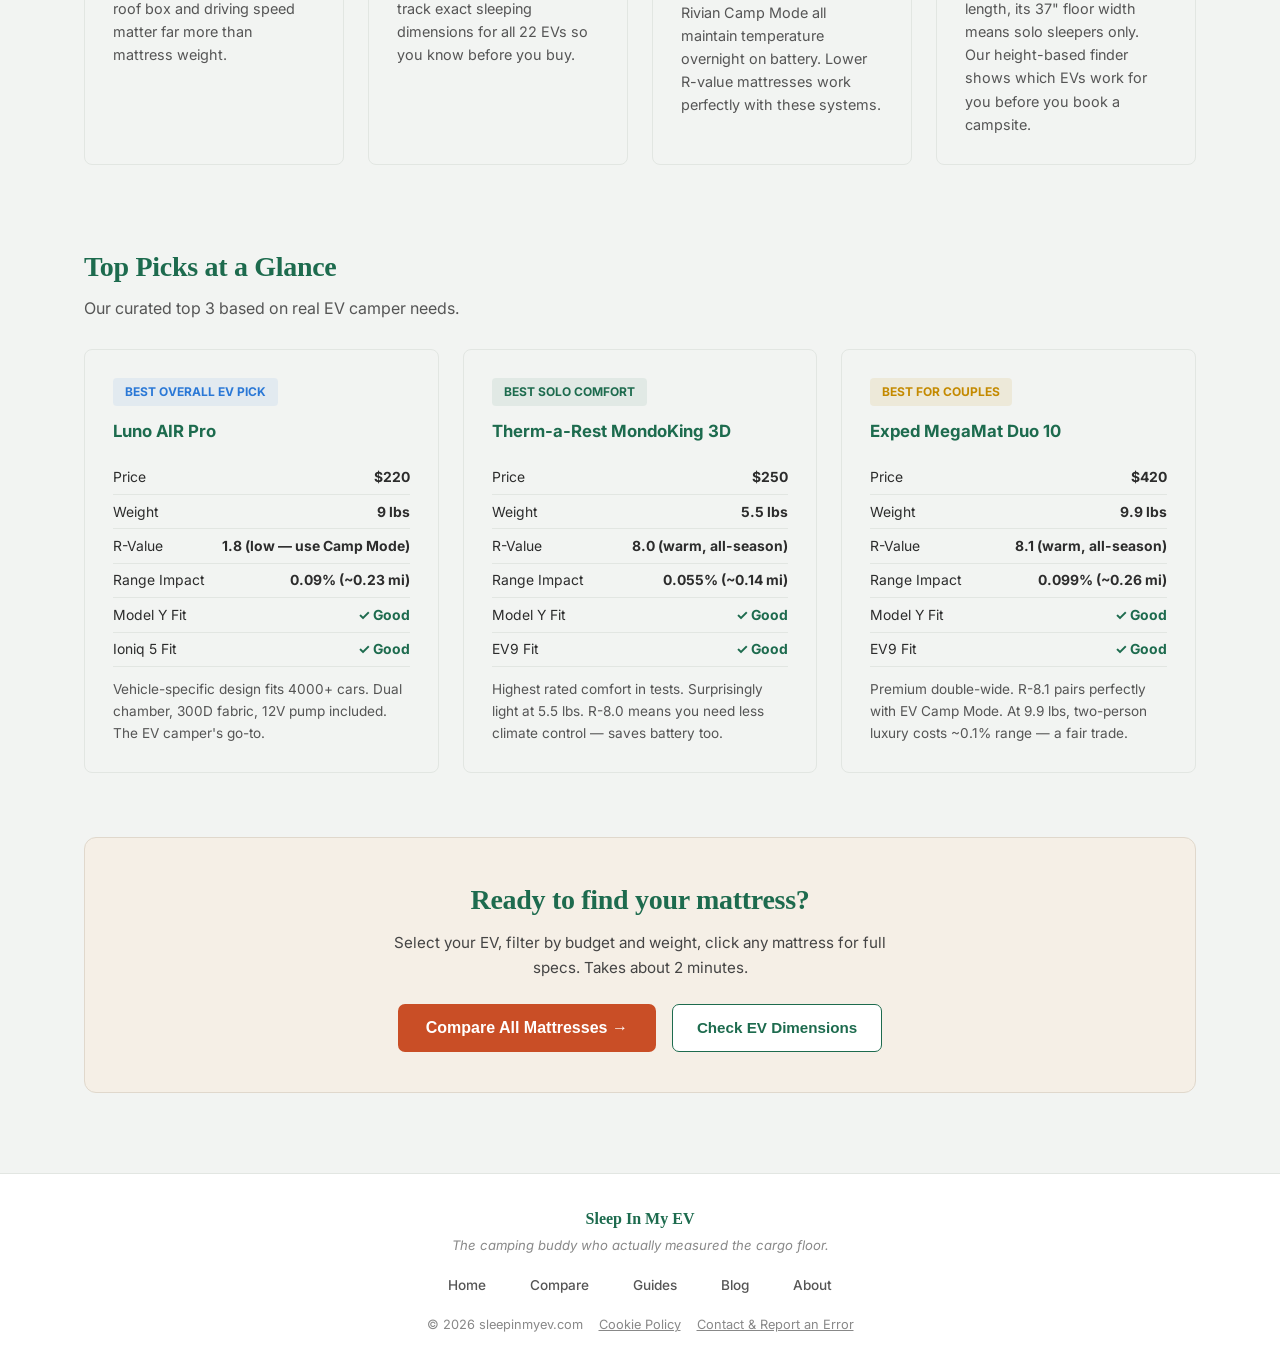
==== commit dd98db50: "Add files via upload" ====
--- a/index.html
+++ b/index.html
@@ -217,6 +217,16 @@
 @media(max-width:768px){
   .hero h1{font-size:1.6rem}
   .stat-strip{grid-template-columns:repeat(2,1fr)}
+  .hamburger{display:flex;flex-direction:column;gap:5px;cursor:pointer;padding:.4rem;border:none;background:transparent;z-index:210}
+  .hamburger span{display:block;width:24px;height:2px;background:var(--text);border-radius:2px;transition:.25s}
+  .hamburger.open span:nth-child(1){transform:translateY(7px) rotate(45deg)}
+  .hamburger.open span:nth-child(2){opacity:0}
+  .hamburger.open span:nth-child(3){transform:translateY(-7px) rotate(-45deg)}
+  .mobile-menu{display:none;position:absolute;top:100%;left:0;right:0;background:#fff;border-bottom:2px solid var(--primary);box-shadow:0 4px 16px rgba(0,0,0,.12);z-index:200;padding:.75rem 1.5rem 1rem;flex-direction:column;gap:.25rem}
+  .mobile-menu.open{display:flex}
+  .mobile-menu a{color:var(--text2);text-decoration:none;font-size:1rem;font-weight:500;padding:.65rem .5rem;border-bottom:1px solid var(--border)}
+  .mobile-menu a:last-child{border-bottom:none}
+  .mobile-menu .nav-cta{background:var(--primary);color:#fff!important;border-radius:6px;padding:.75rem 1rem;text-align:center;margin-top:.25rem;border:none}
   nav a:not(.nav-cta){display:none}
   h2{font-size:1.4rem}
 }
@@ -263,7 +273,11 @@
       <a href="about.html"       data-page="about.html">About</a>
       <a class="nav-cta" href="compare.html">Find a Mattress →</a>
     </nav>
-  </div>
+    <button class="hamburger" id="hamburger" onclick="toggleMobileMenu()" aria-label="Toggle menu">
+      <span></span><span></span><span></span>
+    </button>
+  </div>
+  <div class="mobile-menu" id="mobile-menu"></div>
 </header>
 <div class="hero">
   <div class="container">
@@ -507,5 +521,41 @@
   document.getElementById('cookie-banner').style.display='none';
 }
 </script>
+<script>
+function toggleMobileMenu(){
+  var btn=document.getElementById('hamburger');
+  var menu=document.getElementById('mobile-menu');
+  if(!btn||!menu) return;
+  var isOpen=menu.classList.contains('open');
+  btn.classList.toggle('open',!isOpen);
+  menu.classList.toggle('open',!isOpen);
+}
+// Close menu when a link is clicked
+document.addEventListener('DOMContentLoaded',function(){
+  var menu=document.getElementById('mobile-menu');
+  if(!menu) return;
+  // Clone nav links into mobile menu
+  var navLinks=document.querySelectorAll('header nav a');
+  navLinks.forEach(function(a){
+    var clone=a.cloneNode(true);
+    menu.appendChild(clone);
+  });
+  // Close on link click
+  menu.querySelectorAll('a').forEach(function(a){
+    a.addEventListener('click',function(){
+      document.getElementById('mobile-menu').classList.remove('open');
+      document.getElementById('hamburger').classList.remove('open');
+    });
+  });
+  // Close on outside click
+  document.addEventListener('click',function(e){
+    var h=document.getElementById('hamburger');
+    var m=document.getElementById('mobile-menu');
+    if(h&&m&&!h.contains(e.target)&&!m.contains(e.target)){
+      h.classList.remove('open');
+      m.classList.remove('open');
+    }
+  });
+});</script>
 </body>
 </html>
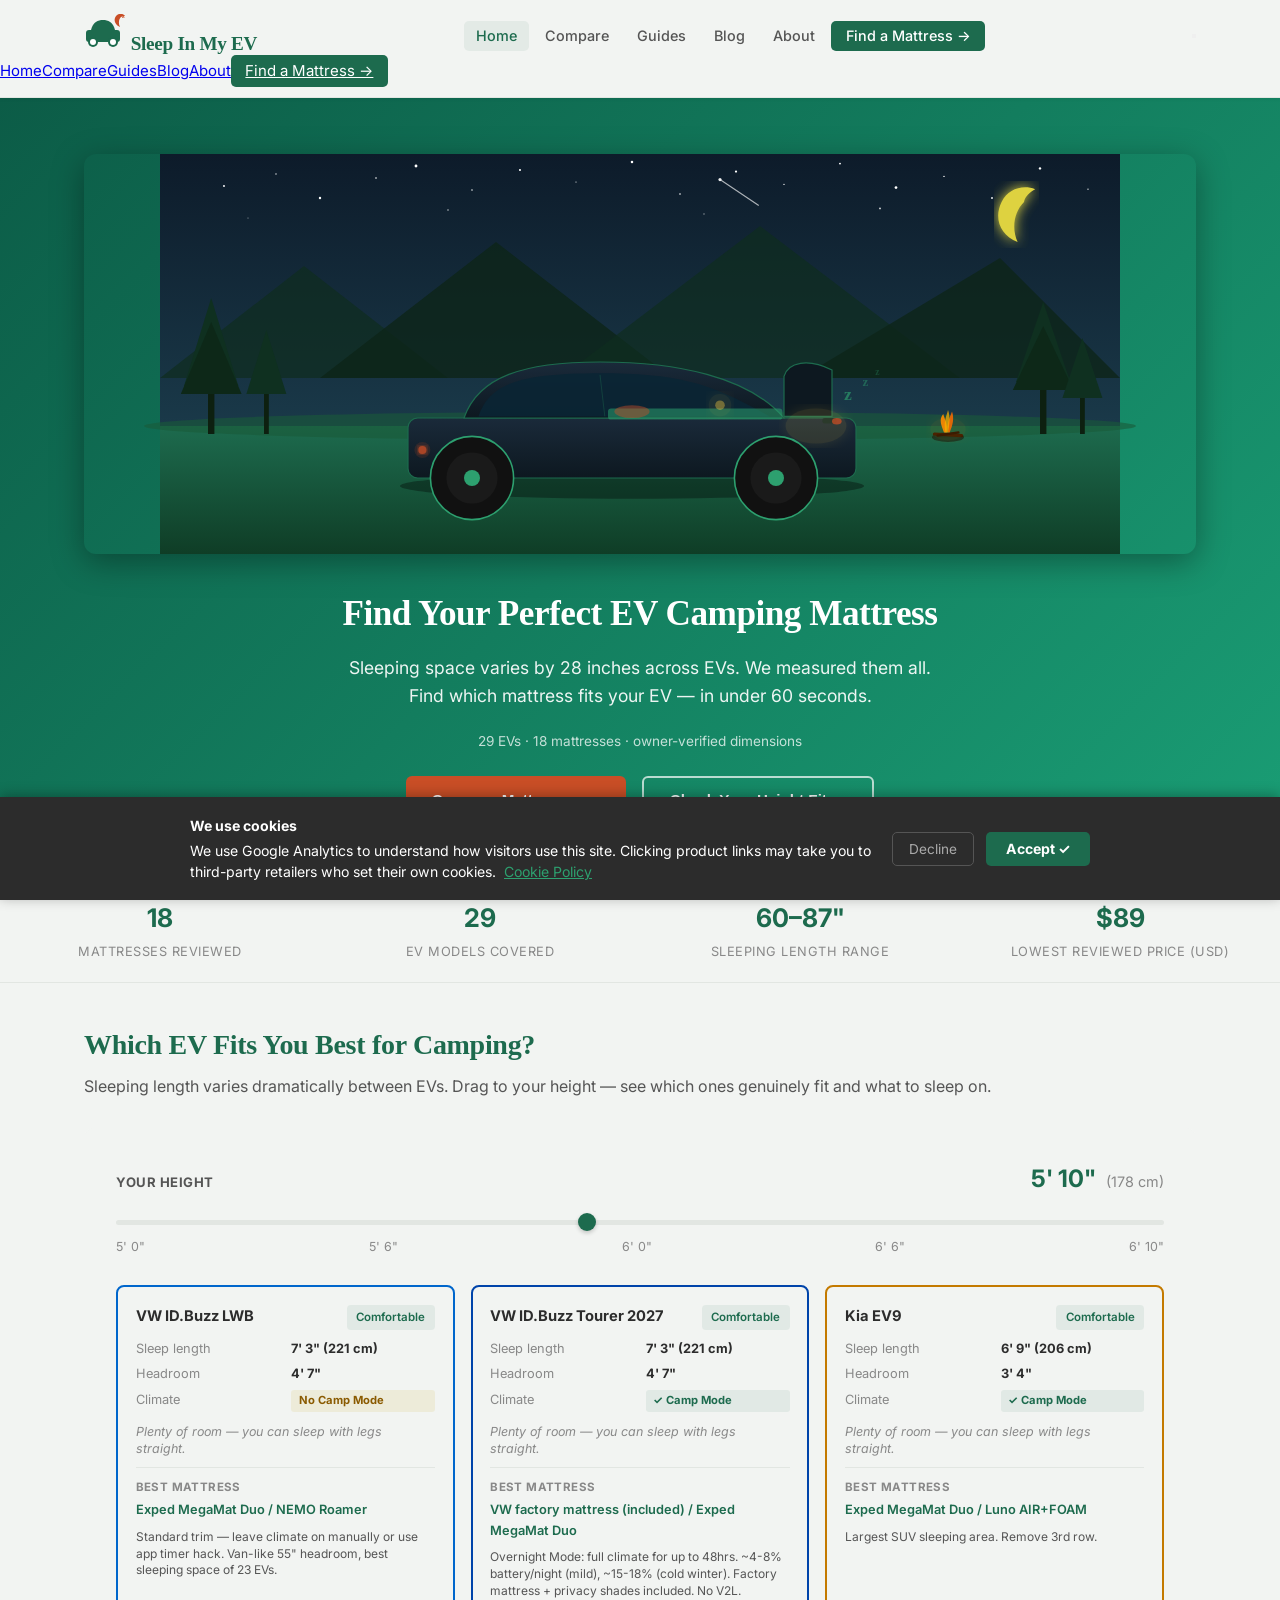
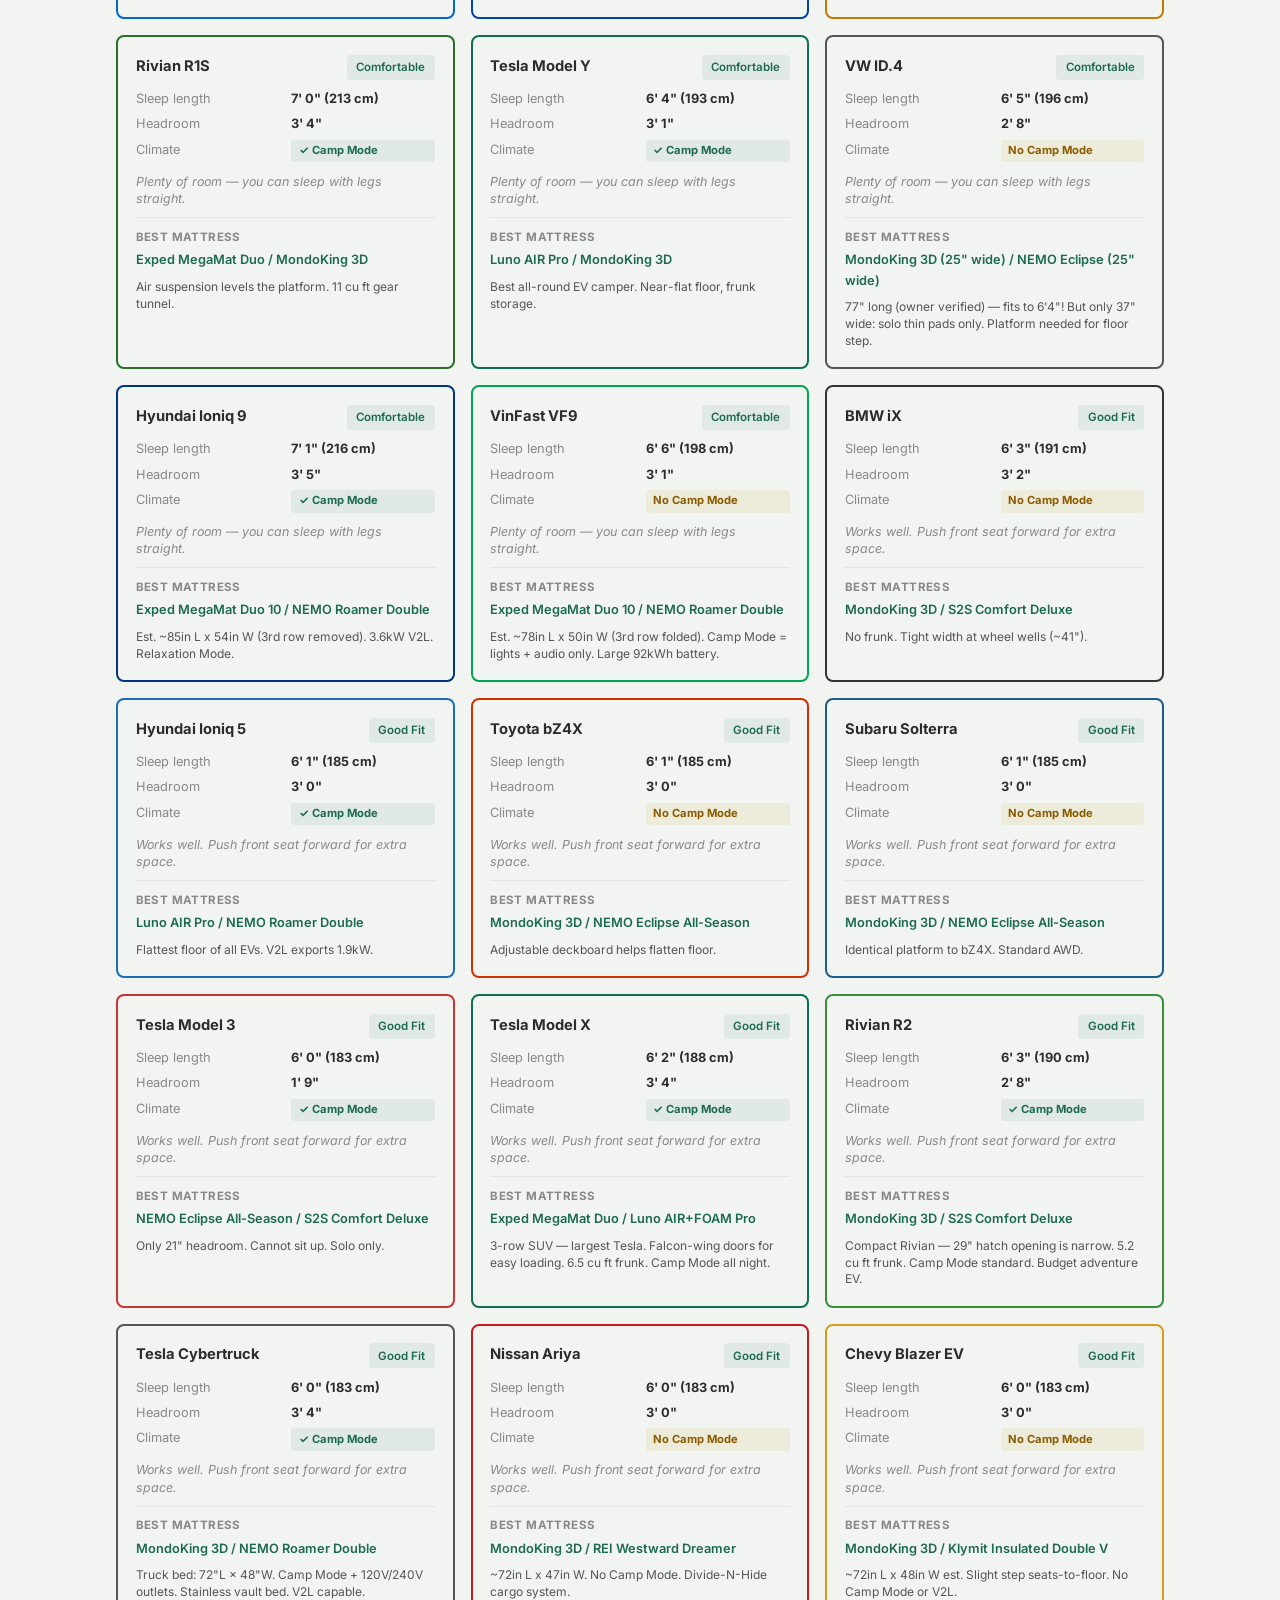
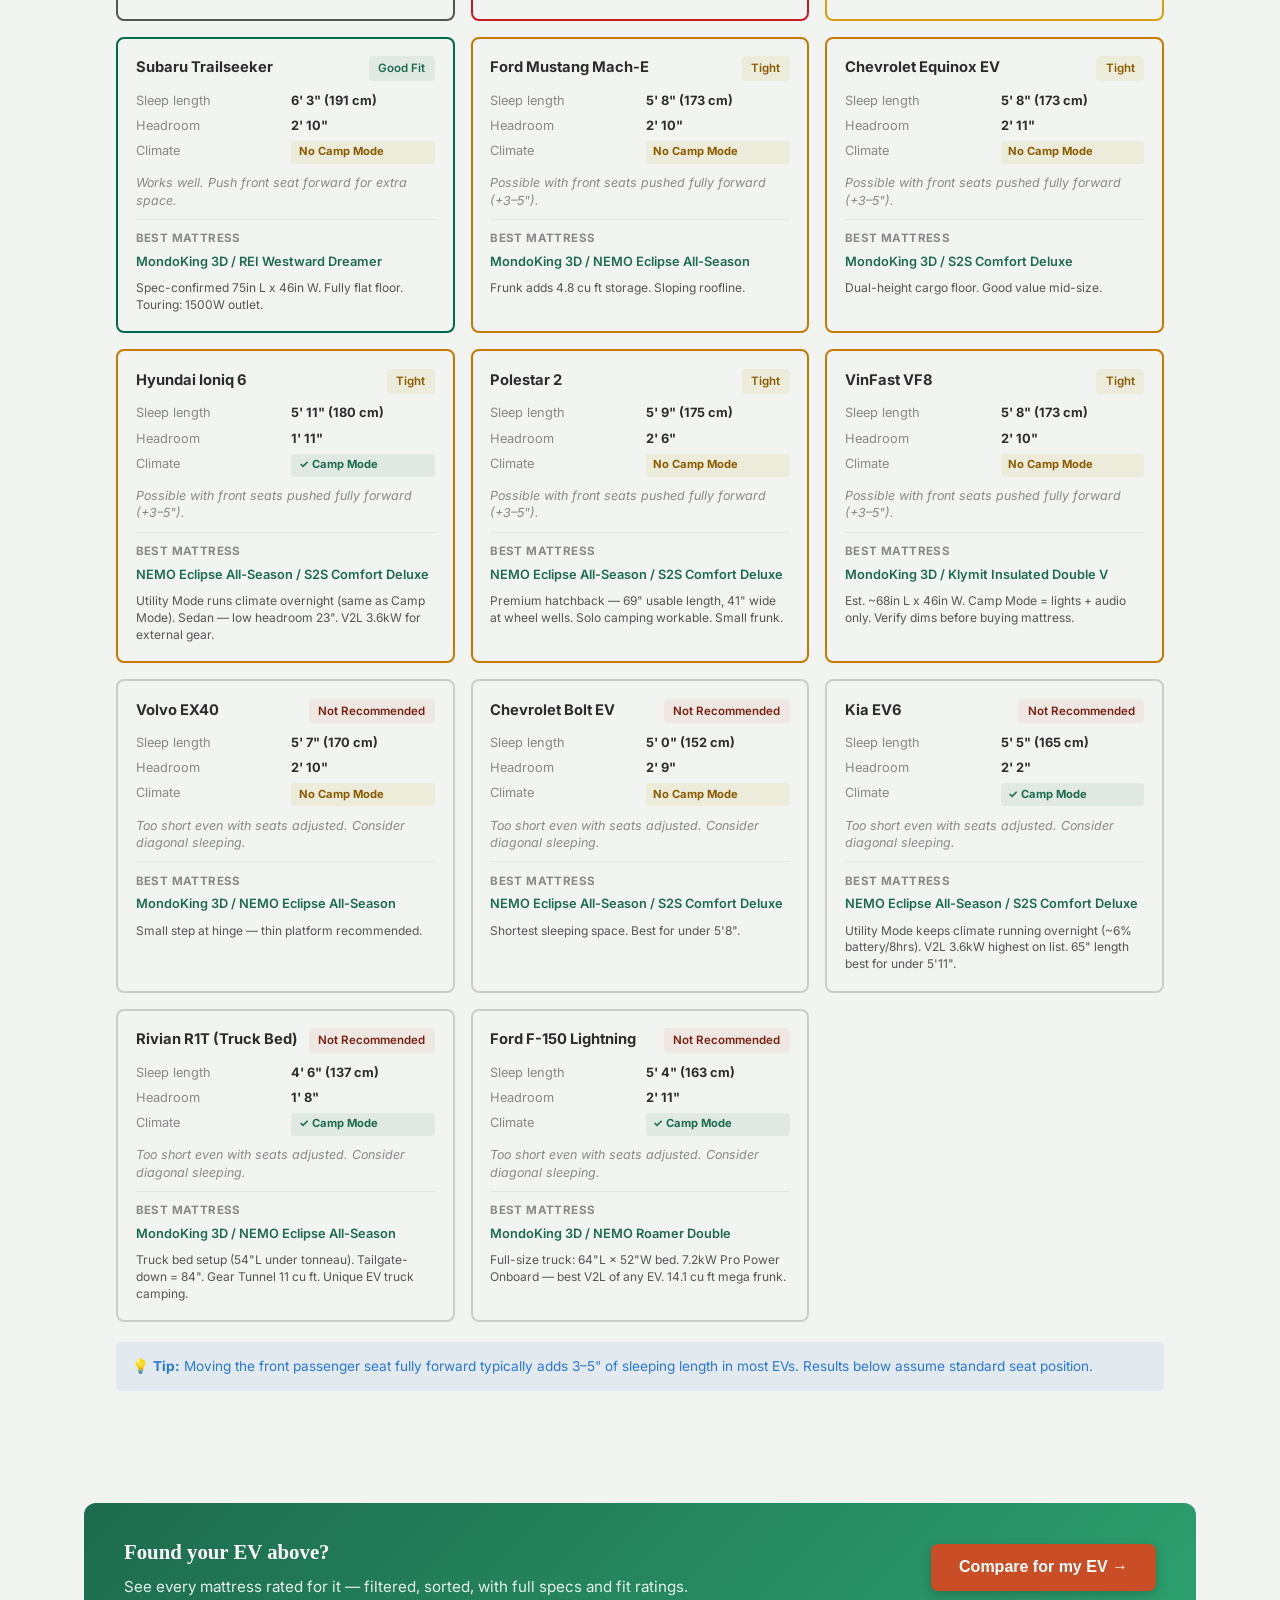
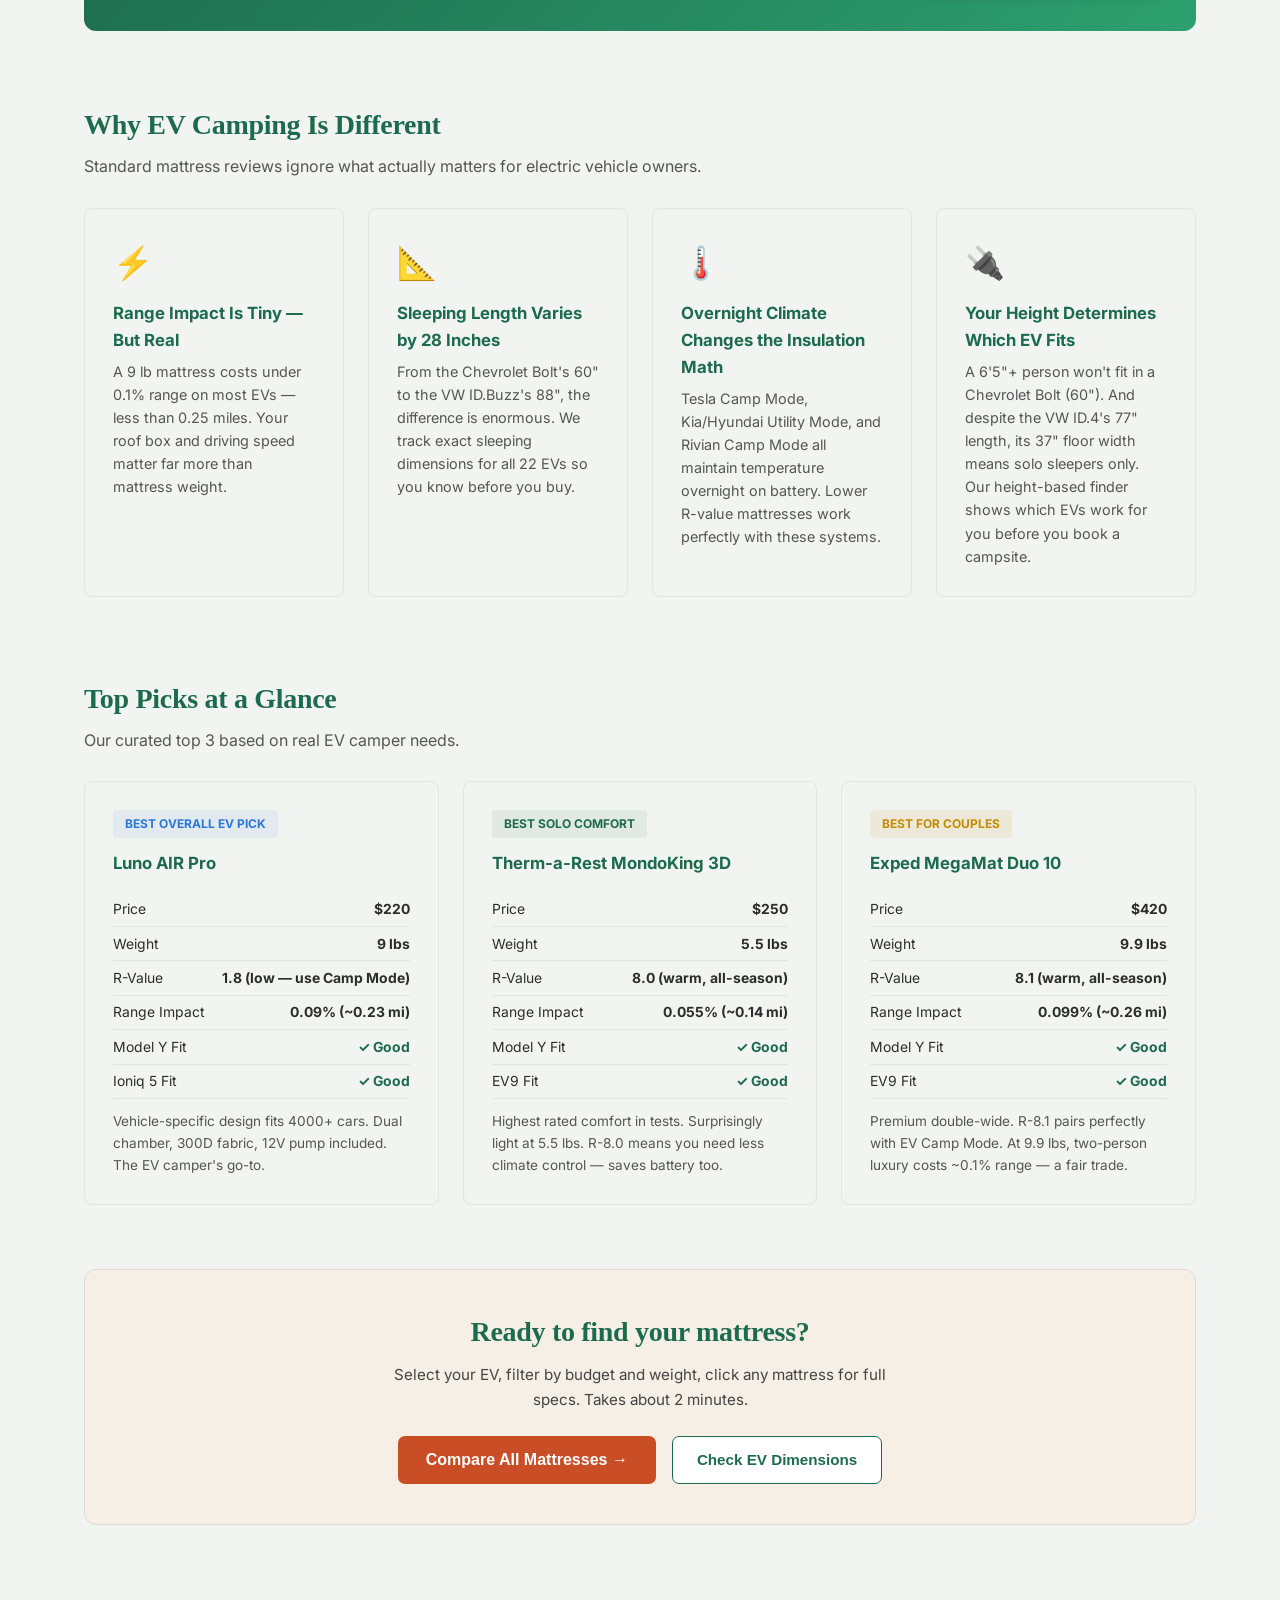
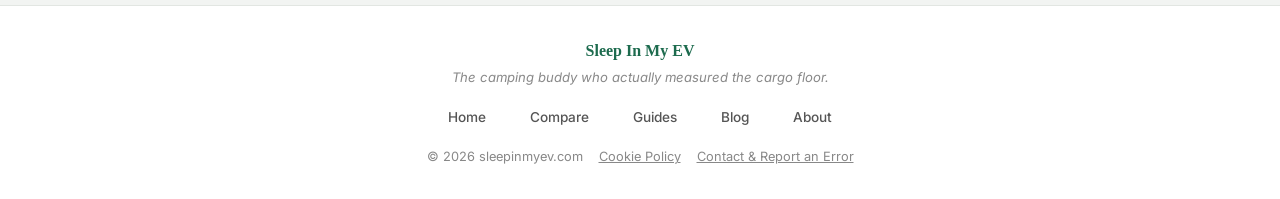
==== commit 20347b92: "Add files via upload" ====
--- a/index.html
+++ b/index.html
@@ -244,6 +244,9 @@
 .footer-legal a{color:var(--text3);text-decoration:underline}
 .footer-legal a:hover{color:var(--primary)}
 
+
+.hero-illustration{width:100%;max-height:400px;display:block;border-radius:12px;margin-bottom:2rem;box-shadow:0 8px 32px rgba(0,0,0,.35)}
+@media(max-width:768px){.hero-illustration{border-radius:8px;margin-bottom:1.5rem}}
 </style>
 <meta property="og:image" content="https://sleepinmyev.com/og-image.svg">
 <meta property="og:image:width" content="1200">
@@ -281,6 +284,7 @@
 </header>
 <div class="hero">
   <div class="container">
+    <img src="img/hero-illustration.svg" alt="EV camping at night — sleeping in an electric SUV under the stars" class="hero-illustration">
     <h1 style="font-family:var(--font-serif)">Find Your Perfect EV Camping Mattress</h1>
     <p>Sleeping space varies by 28 inches across EVs. We measured them all.<br>
       Find which mattress fits your EV — in under 60 seconds.</p>
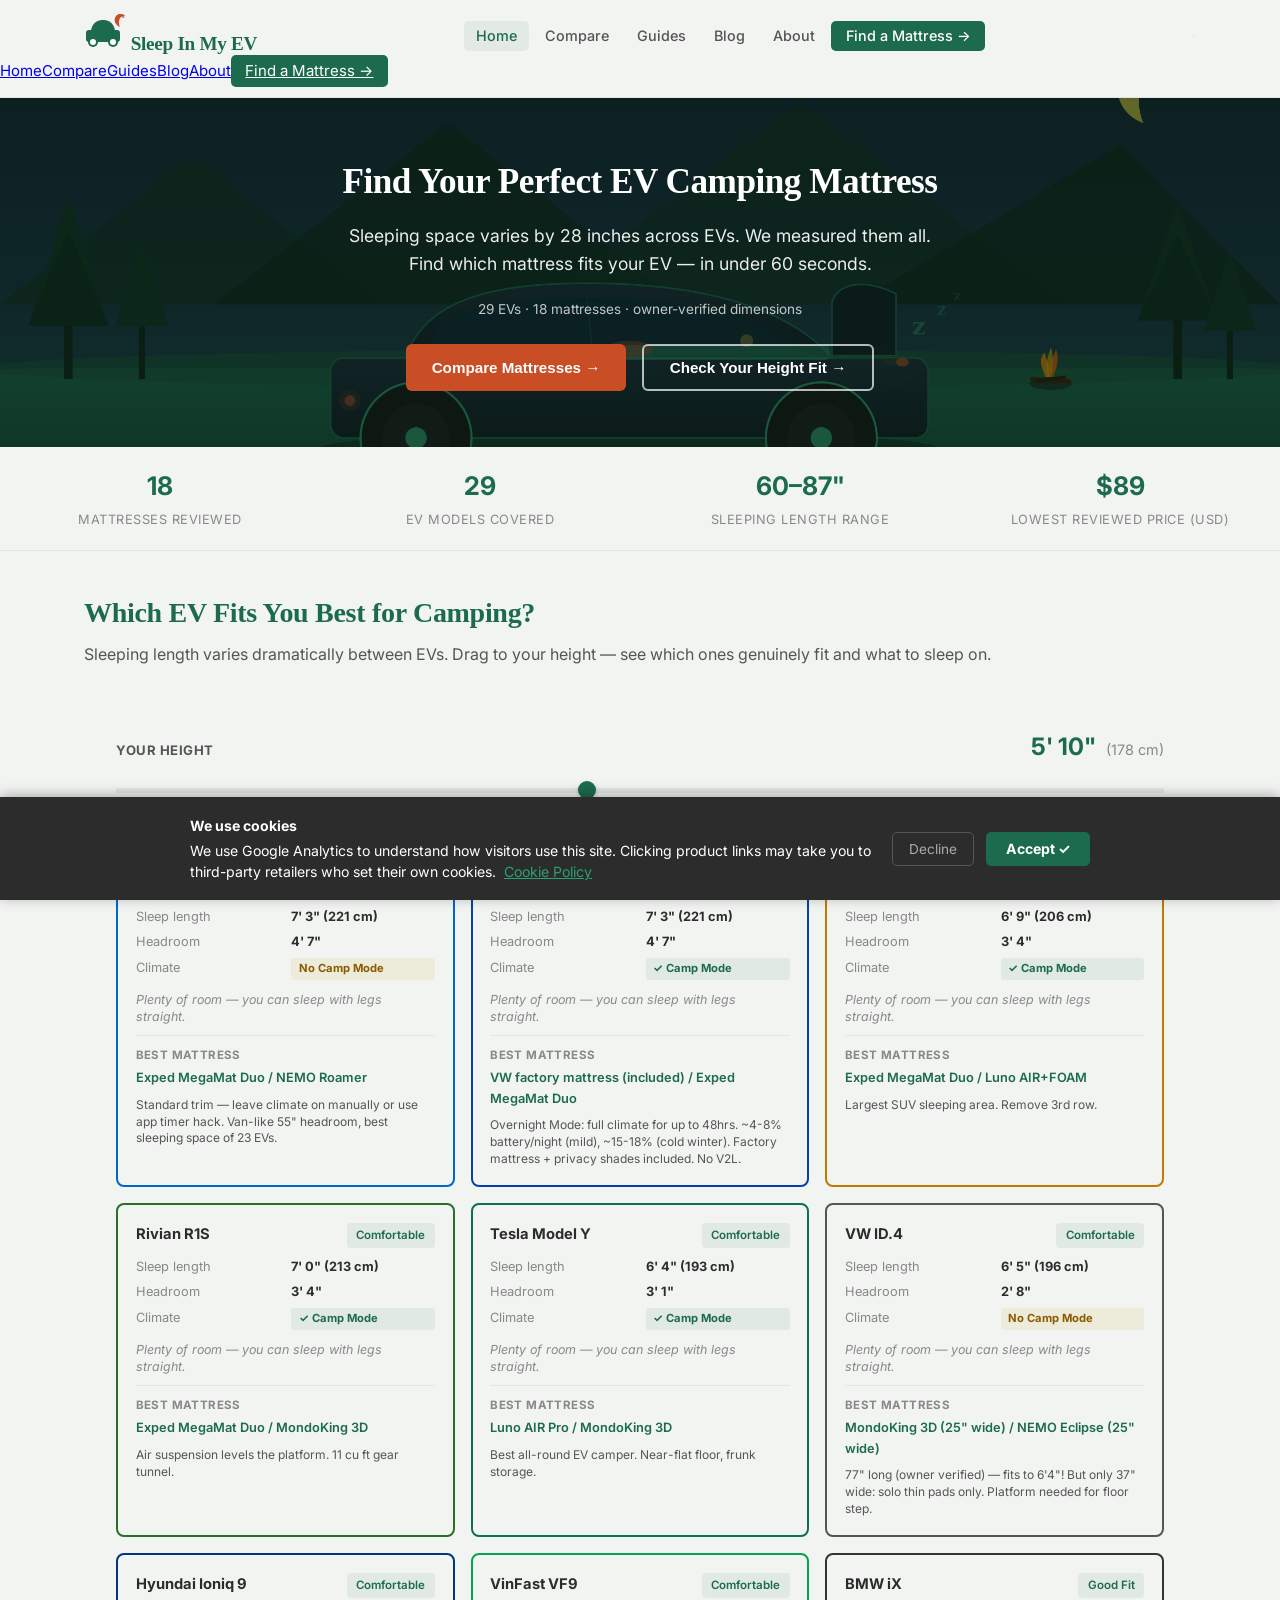
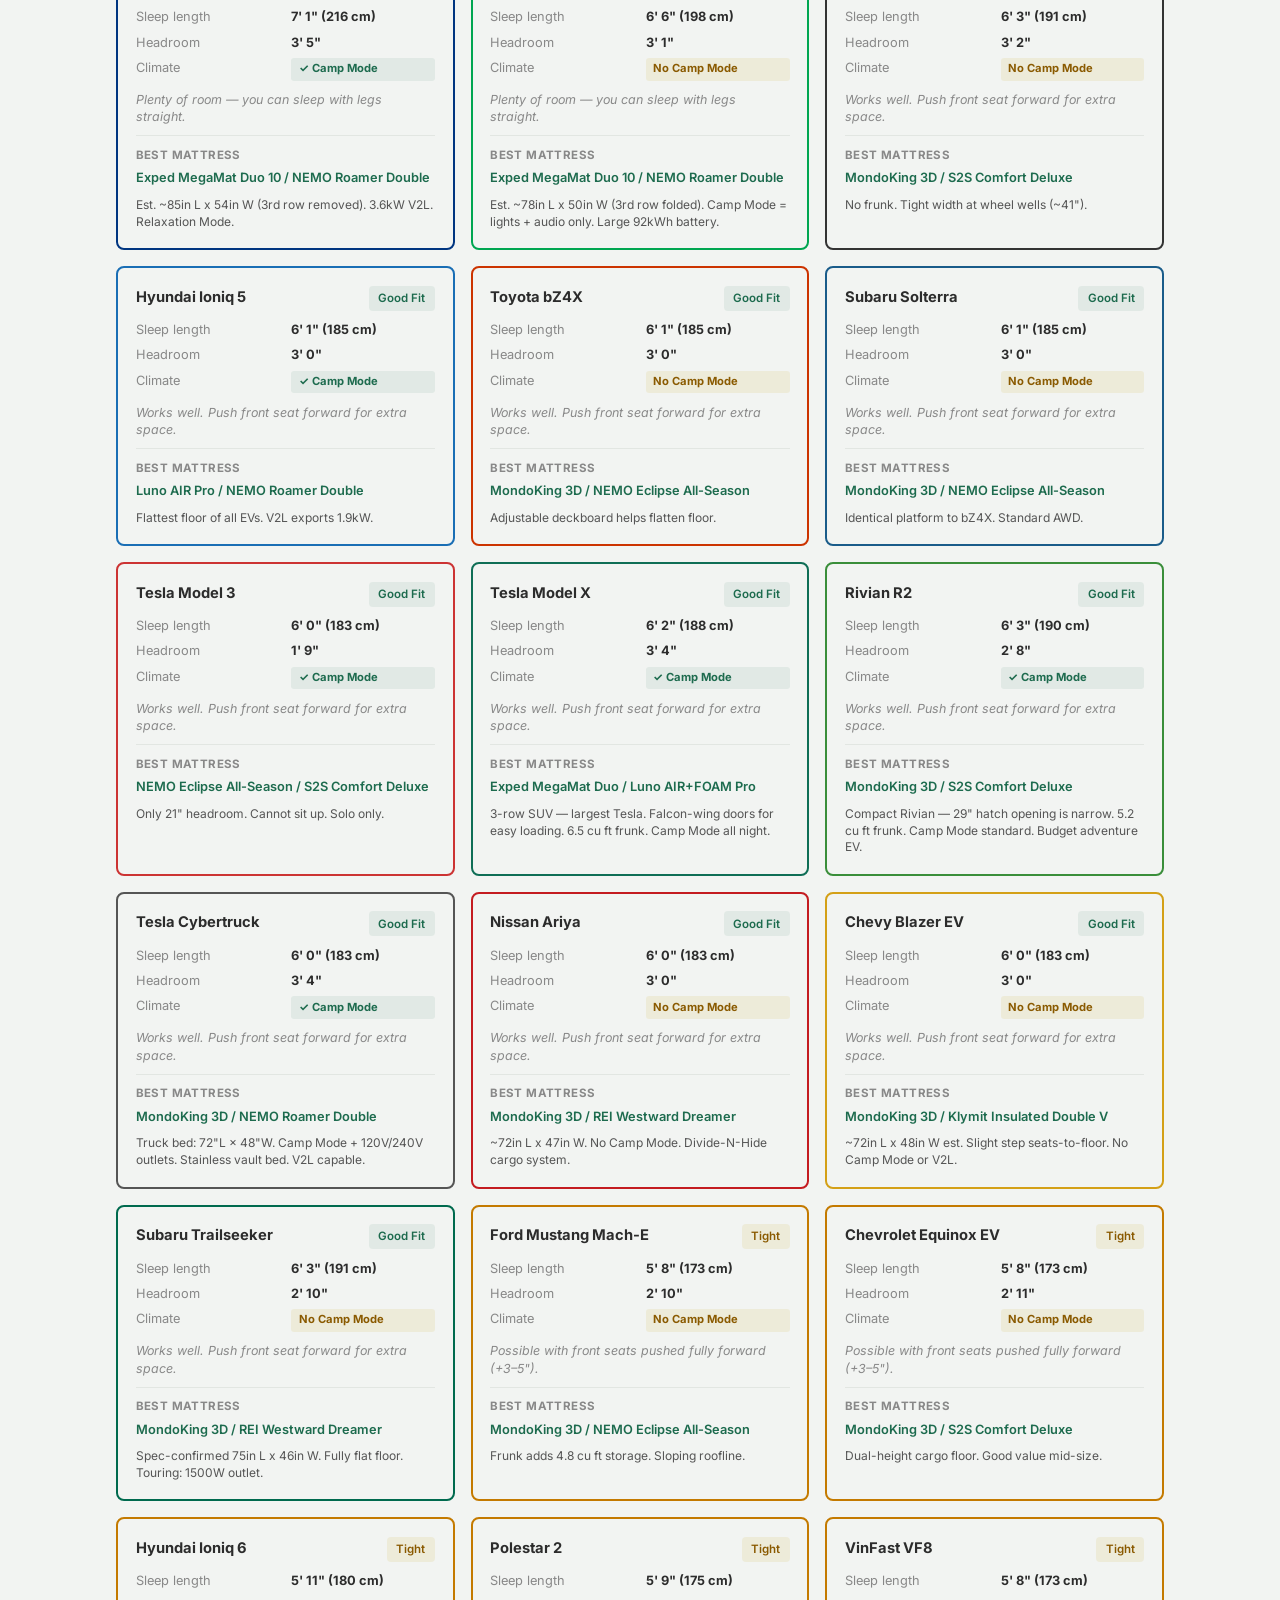
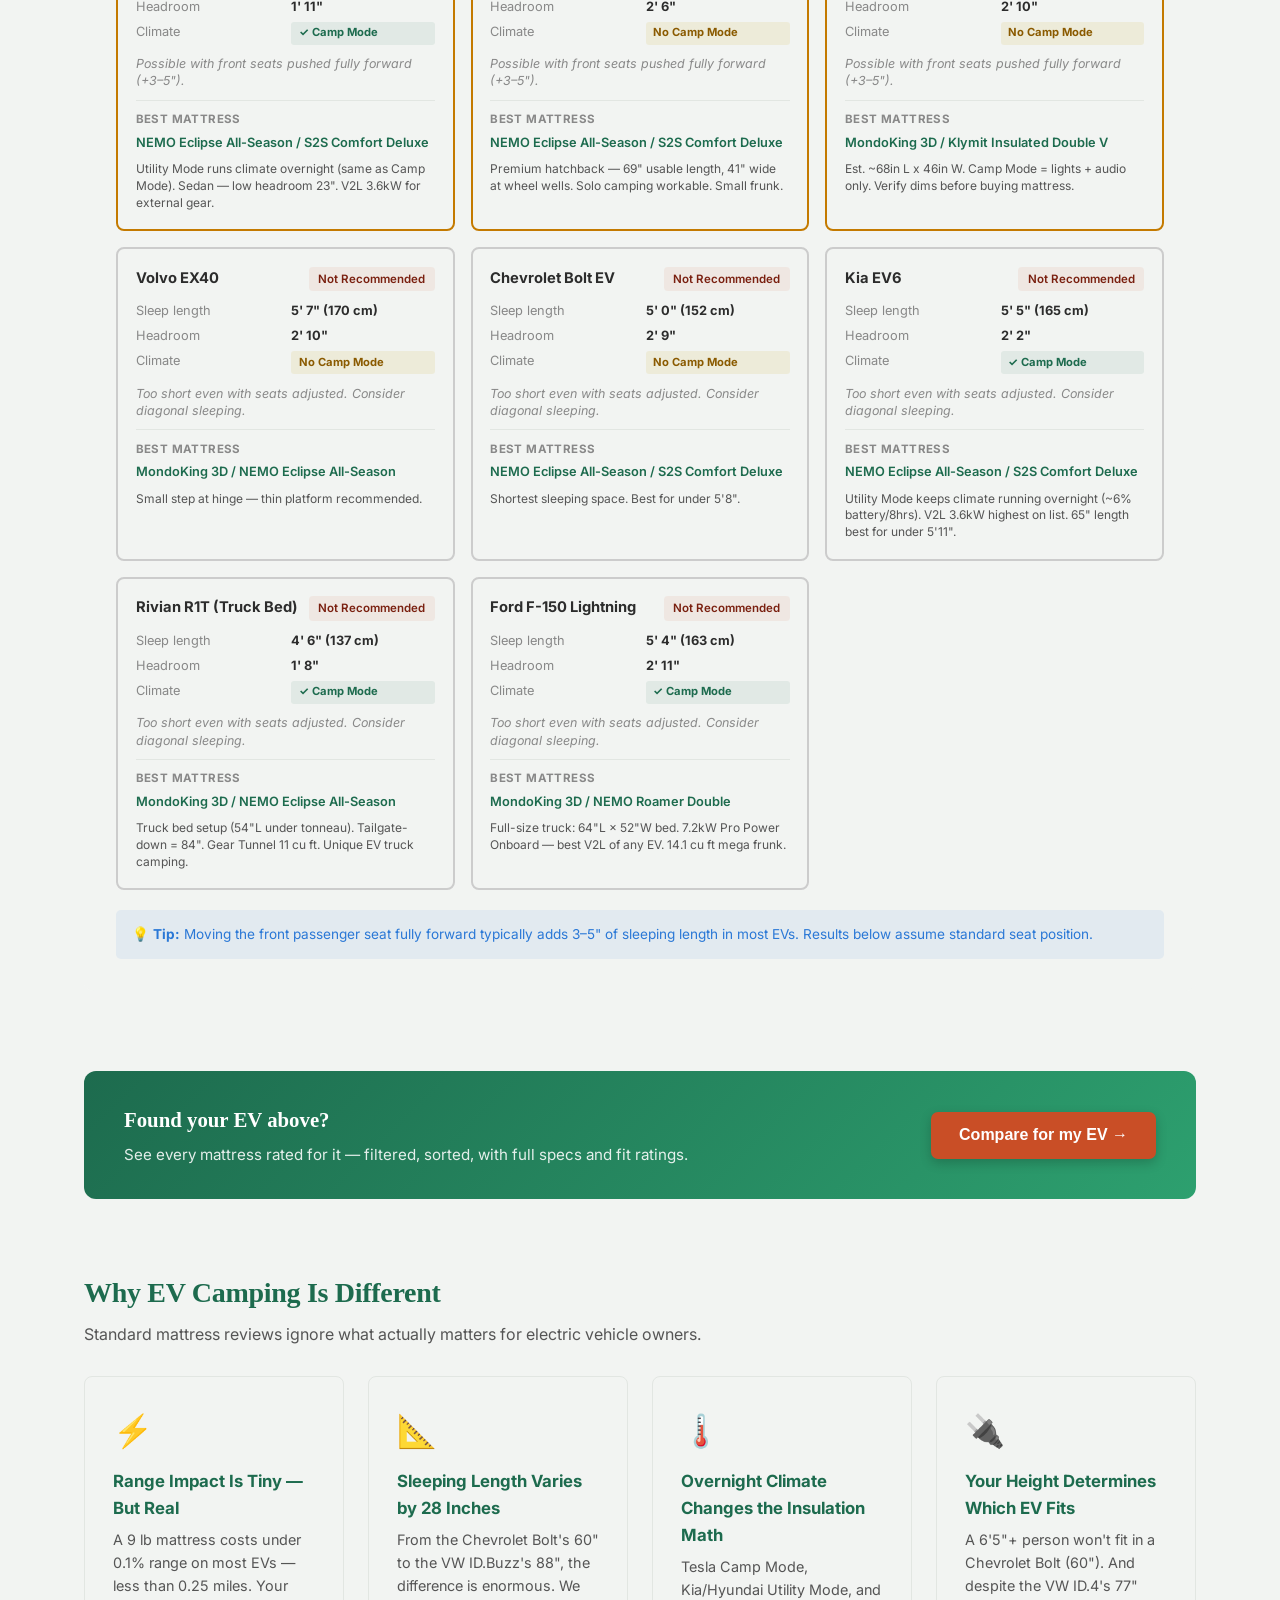
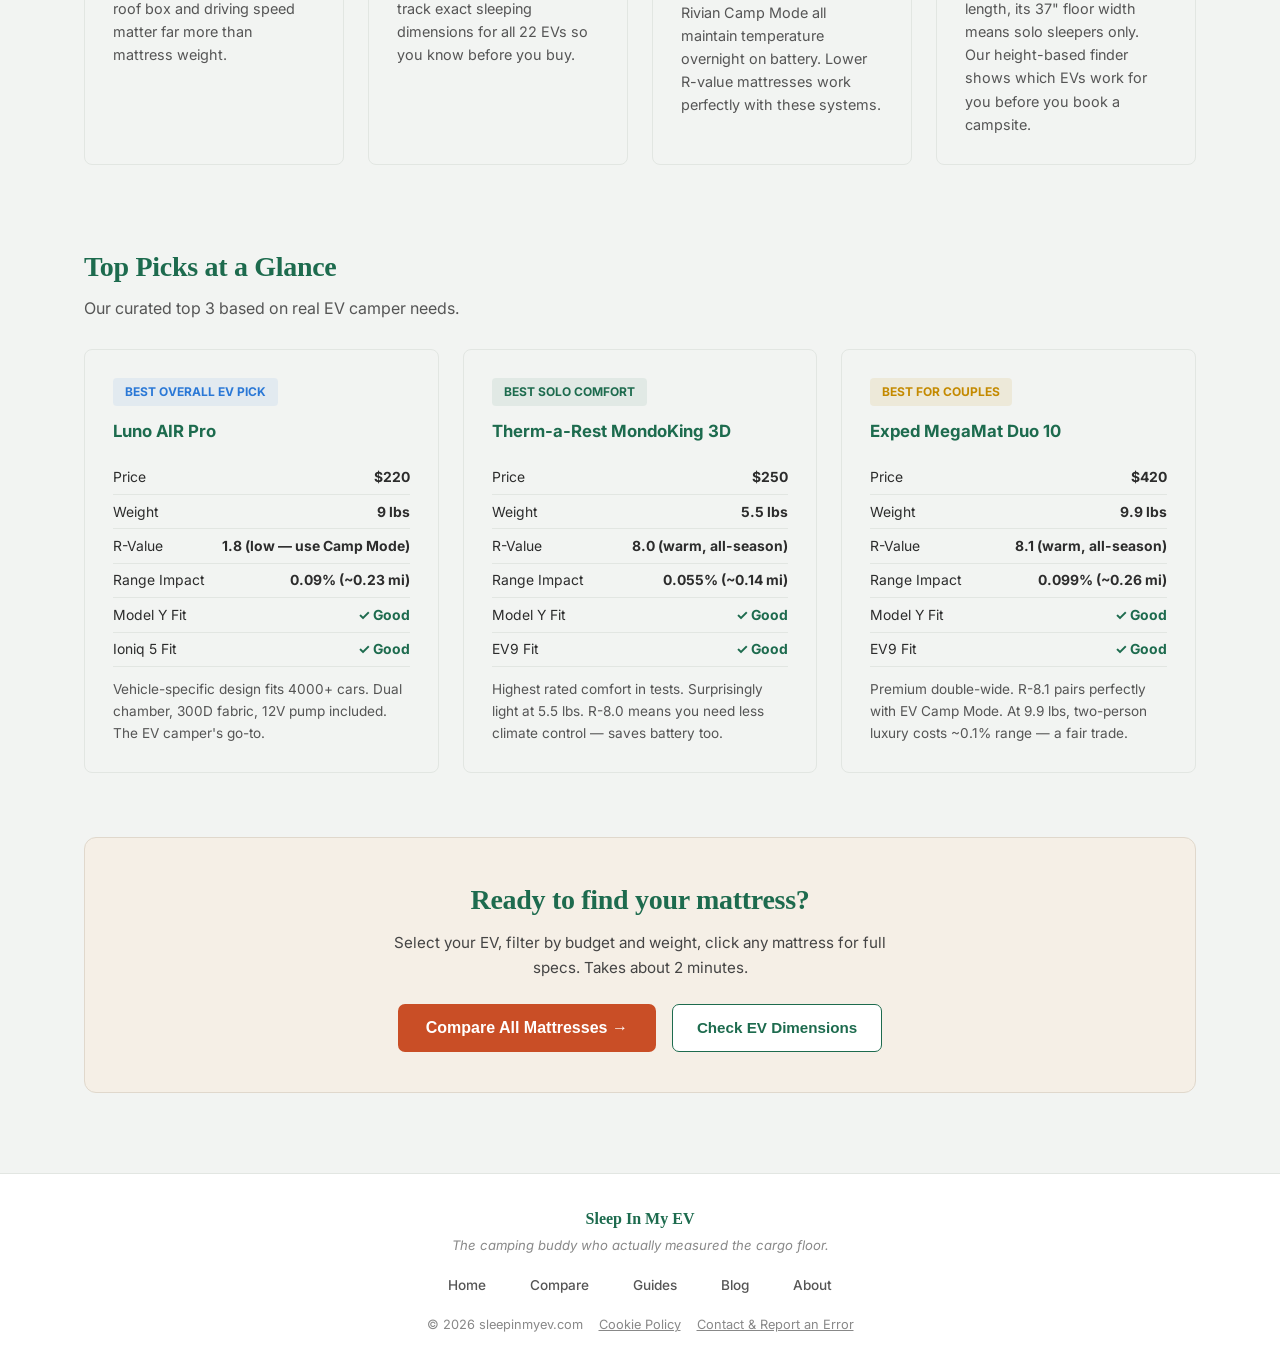
==== commit bb258c63: "Add files via upload" ====
--- a/index.html
+++ b/index.html
@@ -55,7 +55,9 @@
 .section-sub{color:var(--text2);margin-bottom:1.75rem;font-size:1rem}
 
 /* HERO */
-.hero{padding:3.5rem 1.5rem;background:linear-gradient(135deg,#0c5c47 0%,#1a9e75 100%);color:#fff;text-align:center}
+.hero{padding:3.5rem 1.5rem;background:url("img/hero-illustration.png") center/cover no-repeat,linear-gradient(135deg,#0c5c47 0%,#1a9e75 100%);color:#fff;text-align:center;position:relative}
+.hero::before{content:"";position:absolute;inset:0;background:rgba(10,30,20,.55);z-index:0}
+.hero .container{position:relative;z-index:1}
 .hero h1{font-size:2.2rem;font-weight:700;margin-bottom:.75rem;letter-spacing:-.5px}
 .hero p{font-size:1.1rem;opacity:.92;max-width:620px;margin:0 auto 1.75rem}
 .hero-btns{display:flex;gap:1rem;justify-content:center;flex-wrap:wrap}
@@ -215,9 +217,10 @@
 
 /* RESPONSIVE */
 @media(max-width:768px){
+  .hamburger{display:flex!important}
   .hero h1{font-size:1.6rem}
   .stat-strip{grid-template-columns:repeat(2,1fr)}
-  .hamburger{display:flex;flex-direction:column;gap:5px;cursor:pointer;padding:.4rem;border:none;background:transparent;z-index:210}
+  .hamburger{display:none;flex-direction:column;gap:5px;cursor:pointer;padding:.4rem;border:none;background:transparent;z-index:210}
   .hamburger span{display:block;width:24px;height:2px;background:var(--text);border-radius:2px;transition:.25s}
   .hamburger.open span:nth-child(1){transform:translateY(7px) rotate(45deg)}
   .hamburger.open span:nth-child(2){opacity:0}
@@ -245,8 +248,8 @@
 .footer-legal a:hover{color:var(--primary)}
 
 
-.hero-illustration{width:100%;max-height:400px;display:block;border-radius:12px;margin-bottom:2rem;box-shadow:0 8px 32px rgba(0,0,0,.35)}
-@media(max-width:768px){.hero-illustration{border-radius:8px;margin-bottom:1.5rem}}
+@media(max-width:768px){
+  .hamburger{display:flex!important}}
 </style>
 <meta property="og:image" content="https://sleepinmyev.com/og-image.svg">
 <meta property="og:image:width" content="1200">
@@ -284,7 +287,6 @@
 </header>
 <div class="hero">
   <div class="container">
-    <img src="img/hero-illustration.svg" alt="EV camping at night — sleeping in an electric SUV under the stars" class="hero-illustration">
     <h1 style="font-family:var(--font-serif)">Find Your Perfect EV Camping Mattress</h1>
     <p>Sleeping space varies by 28 inches across EVs. We measured them all.<br>
       Find which mattress fits your EV — in under 60 seconds.</p>
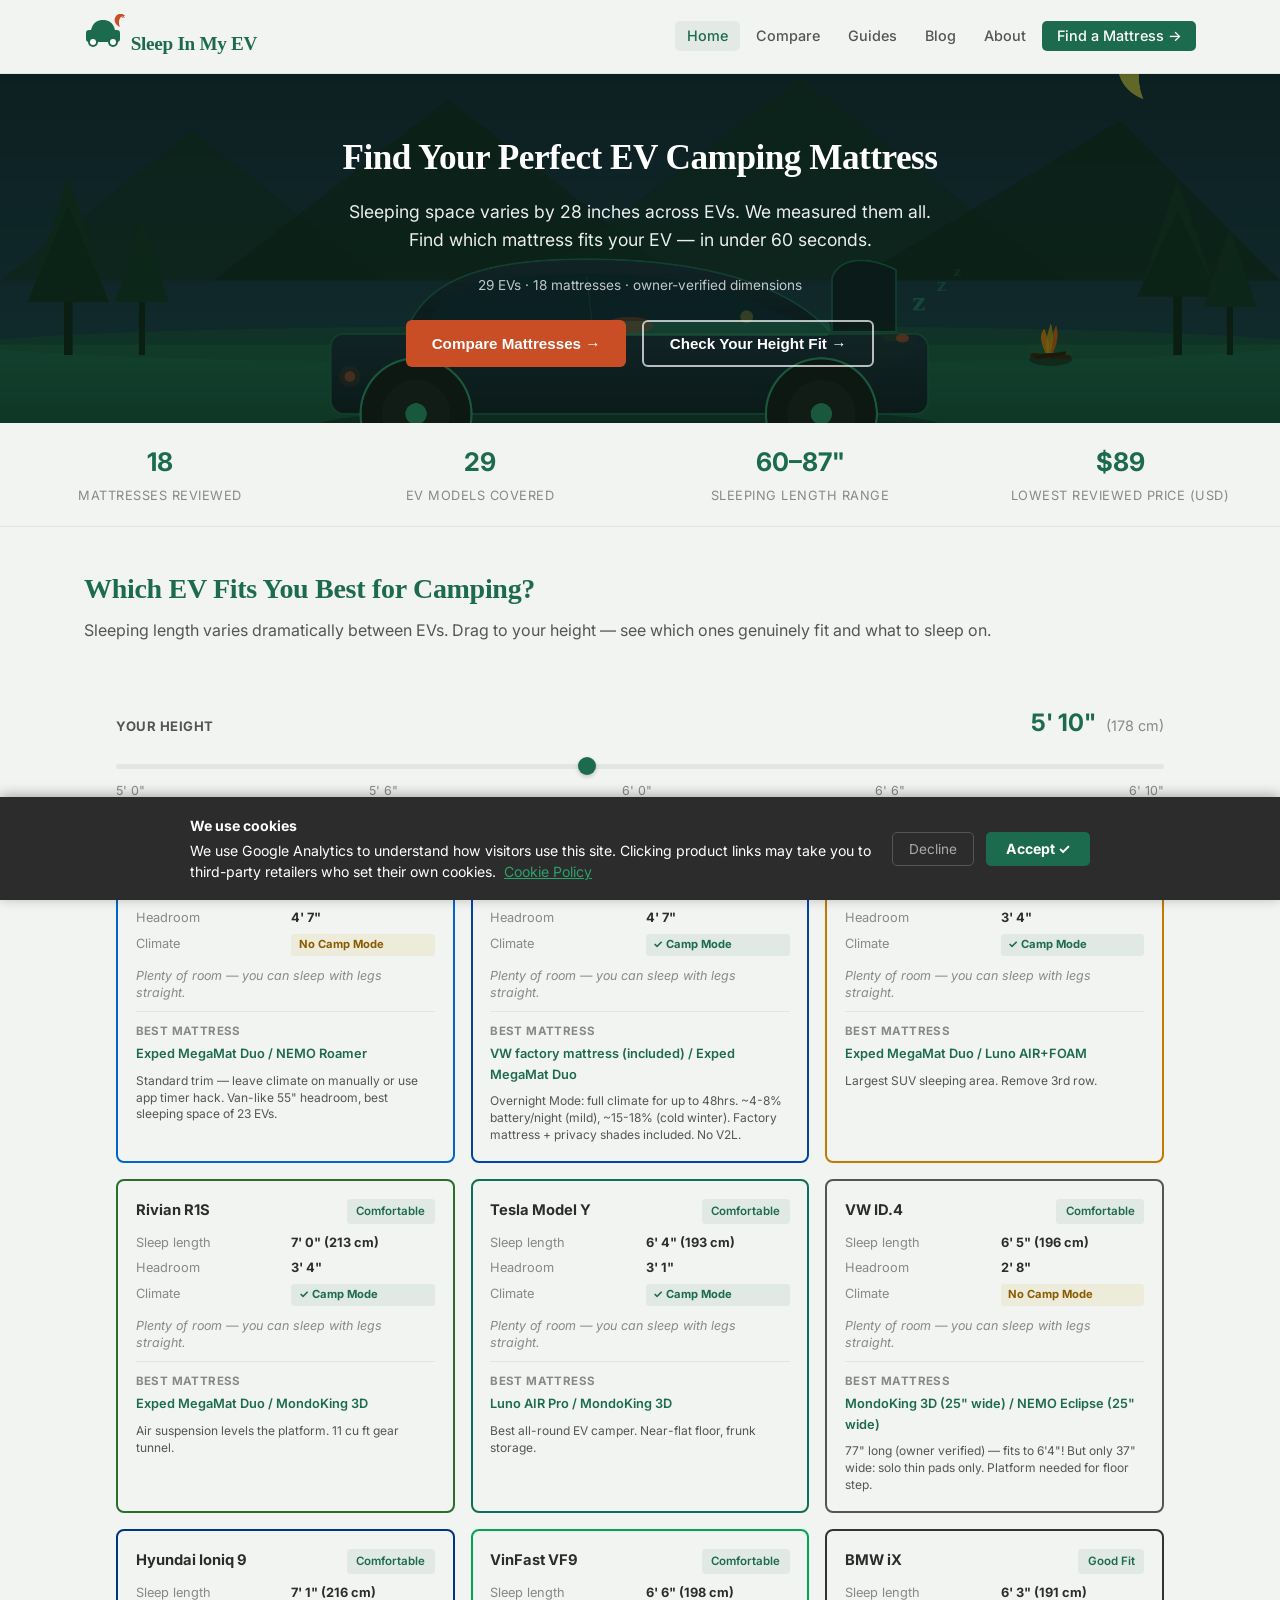
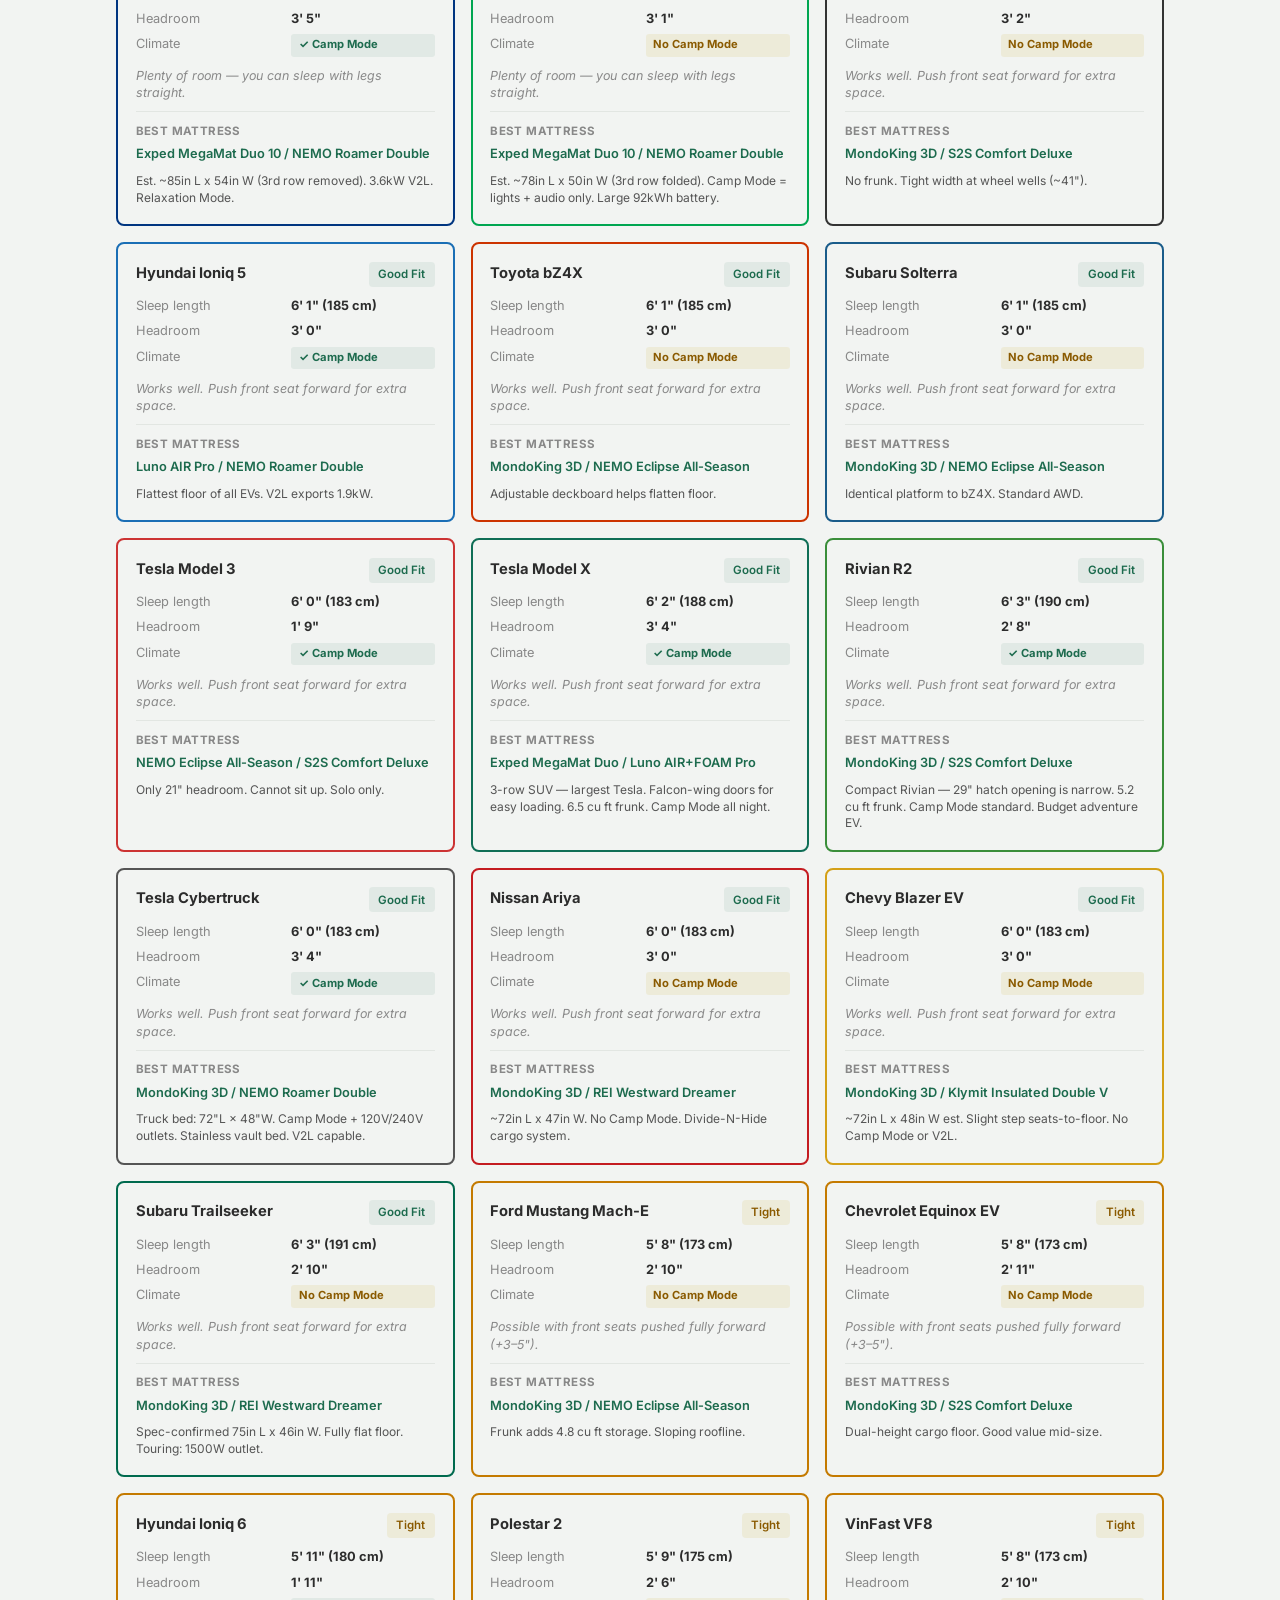
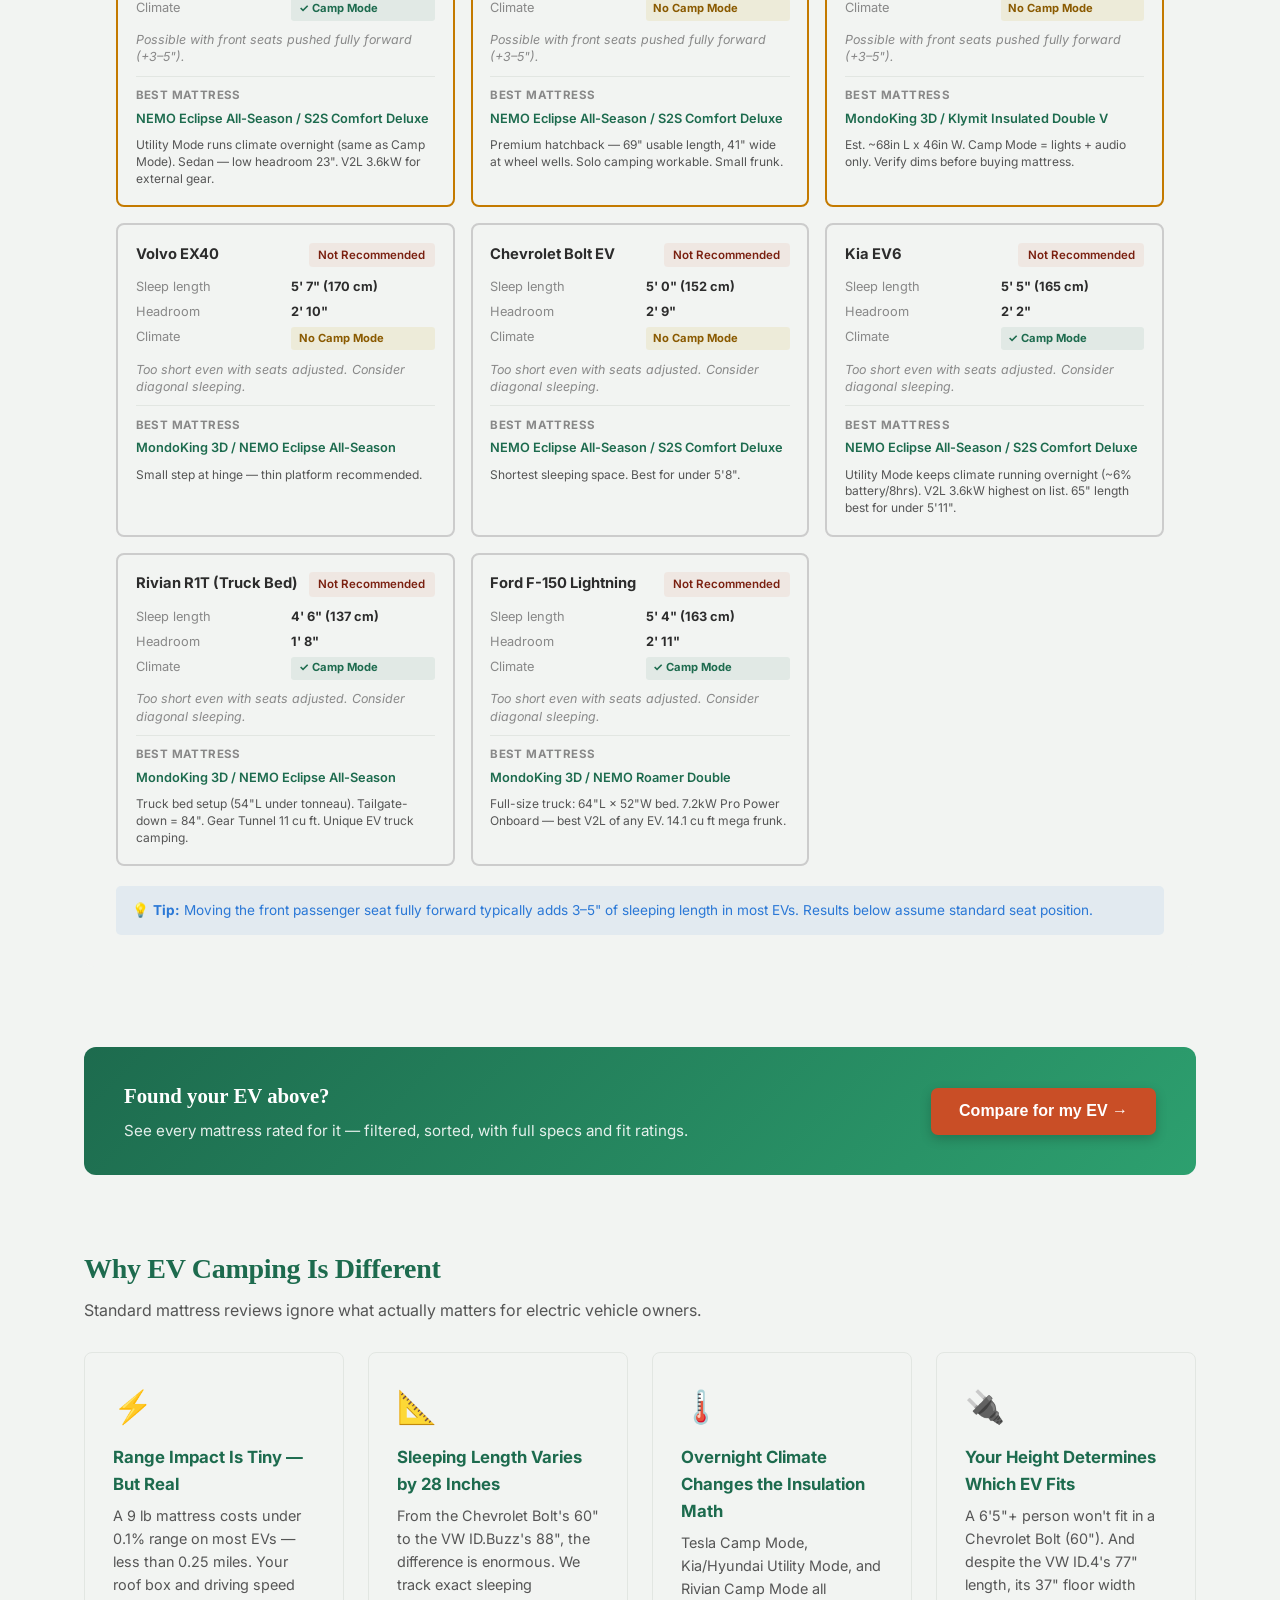
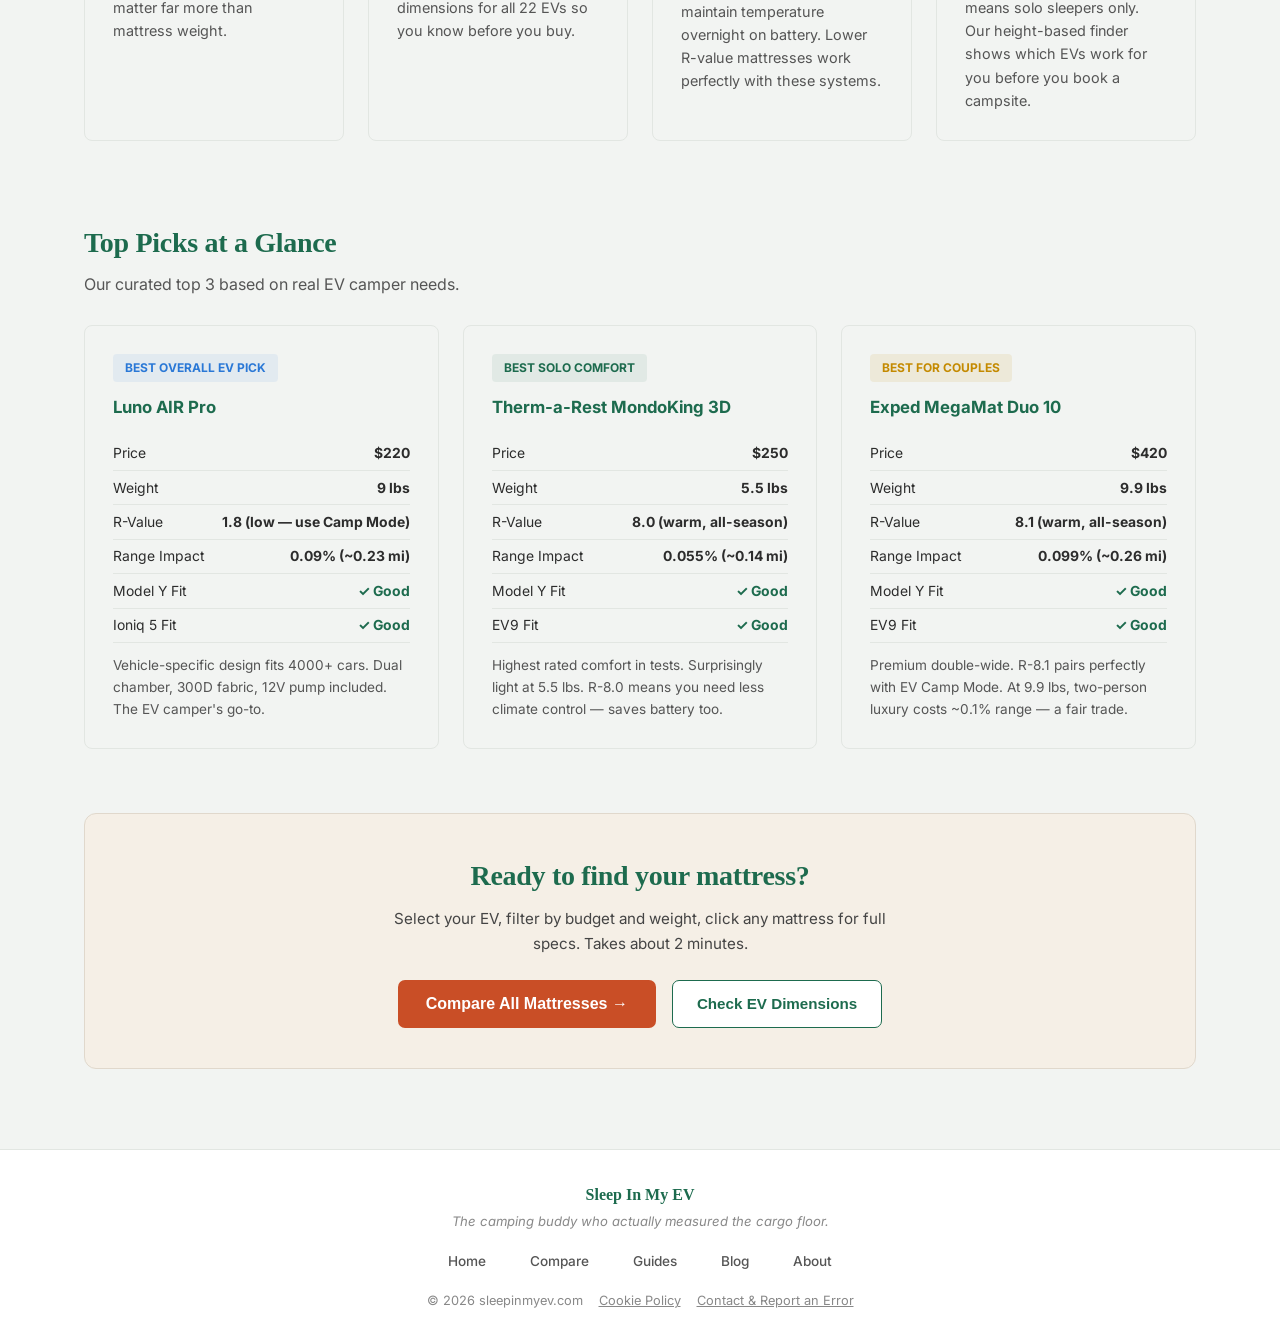
==== commit a4e2de96: "Add files via upload" ====
--- a/index.html
+++ b/index.html
@@ -216,20 +216,33 @@
 footer{background:var(--bg);border-top:1px solid var(--border);padding:1.5rem;text-align:center;font-size:.82rem;color:var(--text3);margin-top:3rem}
 
 /* RESPONSIVE */
+
+.hamburger{display:none;flex-direction:column;gap:5px;cursor:pointer;padding:.4rem;border:none;background:transparent;z-index:210}
+.hamburger span{display:block;width:24px;height:2px;background:var(--text);border-radius:2px;transition:.25s}
+.hamburger.open span:nth-child(1){transform:translateY(7px) rotate(45deg)}
+.hamburger.open span:nth-child(2){opacity:0}
+.hamburger.open span:nth-child(3){transform:translateY(-7px) rotate(-45deg)}
+.mobile-menu{display:none;position:absolute;top:100%;left:0;right:0;background:#fff;border-bottom:2px solid var(--primary);box-shadow:0 4px 16px rgba(0,0,0,.12);z-index:200;padding:.75rem 1.5rem 1rem;flex-direction:column;gap:.25rem}
+.mobile-menu.open{display:flex}
+.mobile-menu a{color:var(--text2);text-decoration:none;font-size:1rem;font-weight:500;padding:.65rem .5rem;border-bottom:1px solid var(--border)}
+.mobile-menu a:last-child{border-bottom:none}
+.mobile-menu .nav-cta{background:var(--primary);color:#fff!important;border-radius:6px;padding:.75rem 1rem;text-align:center;margin-top:.25rem;border:none}
 @media(max-width:768px){
-  .hamburger{display:flex!important}
-  .hero h1{font-size:1.6rem}
+  .hamburger{display:flex}
+  
+  nav a:not(.nav-cta){display:none}
+.hero h1{font-size:1.6rem}
   .stat-strip{grid-template-columns:repeat(2,1fr)}
-  .hamburger{display:none;flex-direction:column;gap:5px;cursor:pointer;padding:.4rem;border:none;background:transparent;z-index:210}
-  .hamburger span{display:block;width:24px;height:2px;background:var(--text);border-radius:2px;transition:.25s}
-  .hamburger.open span:nth-child(1){transform:translateY(7px) rotate(45deg)}
-  .hamburger.open span:nth-child(2){opacity:0}
-  .hamburger.open span:nth-child(3){transform:translateY(-7px) rotate(-45deg)}
-  .mobile-menu{display:none;position:absolute;top:100%;left:0;right:0;background:#fff;border-bottom:2px solid var(--primary);box-shadow:0 4px 16px rgba(0,0,0,.12);z-index:200;padding:.75rem 1.5rem 1rem;flex-direction:column;gap:.25rem}
-  .mobile-menu.open{display:flex}
-  .mobile-menu a{color:var(--text2);text-decoration:none;font-size:1rem;font-weight:500;padding:.65rem .5rem;border-bottom:1px solid var(--border)}
-  .mobile-menu a:last-child{border-bottom:none}
-  .mobile-menu .nav-cta{background:var(--primary);color:#fff!important;border-radius:6px;padding:.75rem 1rem;text-align:center;margin-top:.25rem;border:none}
+  
+  
+  
+  
+  
+  
+  
+  
+  
+  
   nav a:not(.nav-cta){display:none}
   h2{font-size:1.4rem}
 }
@@ -249,7 +262,7 @@
 
 
 @media(max-width:768px){
-  .hamburger{display:flex!important}}
+  .hamburger{display:flex}}
 </style>
 <meta property="og:image" content="https://sleepinmyev.com/og-image.svg">
 <meta property="og:image:width" content="1200">
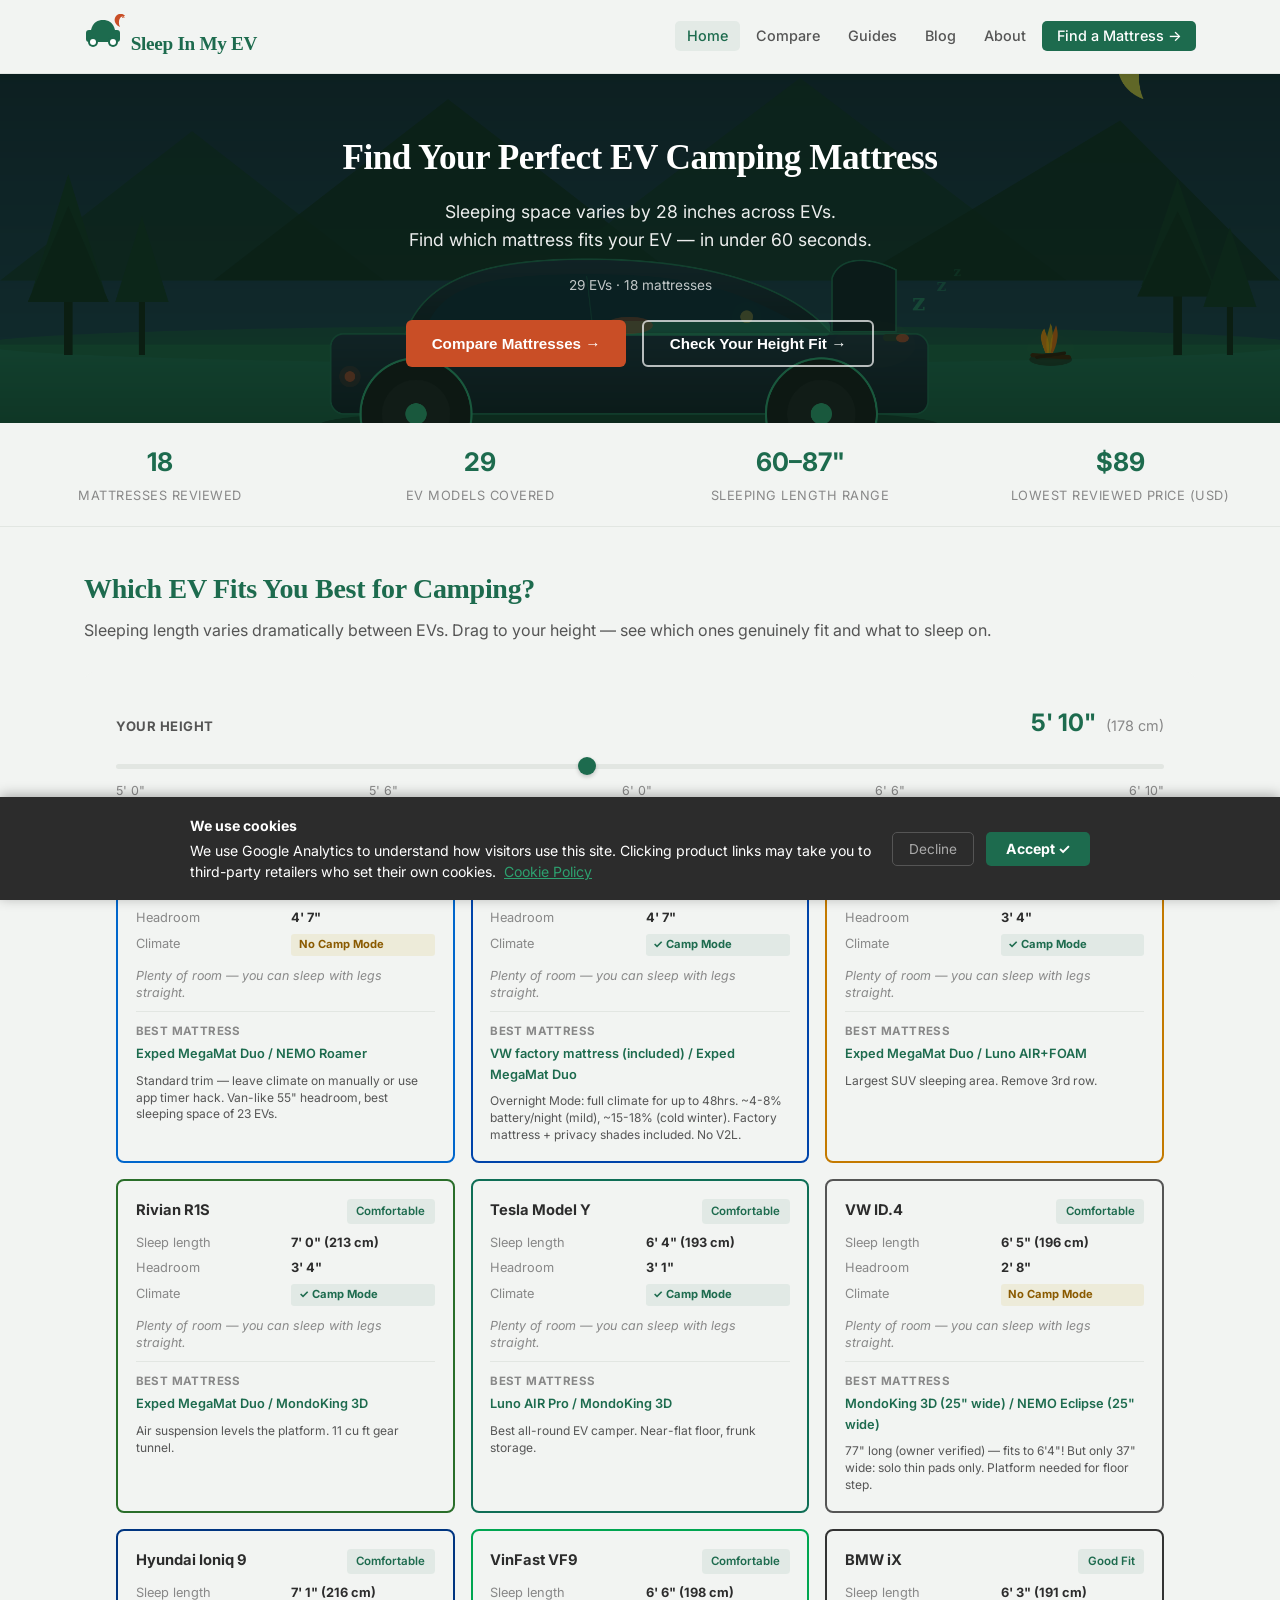
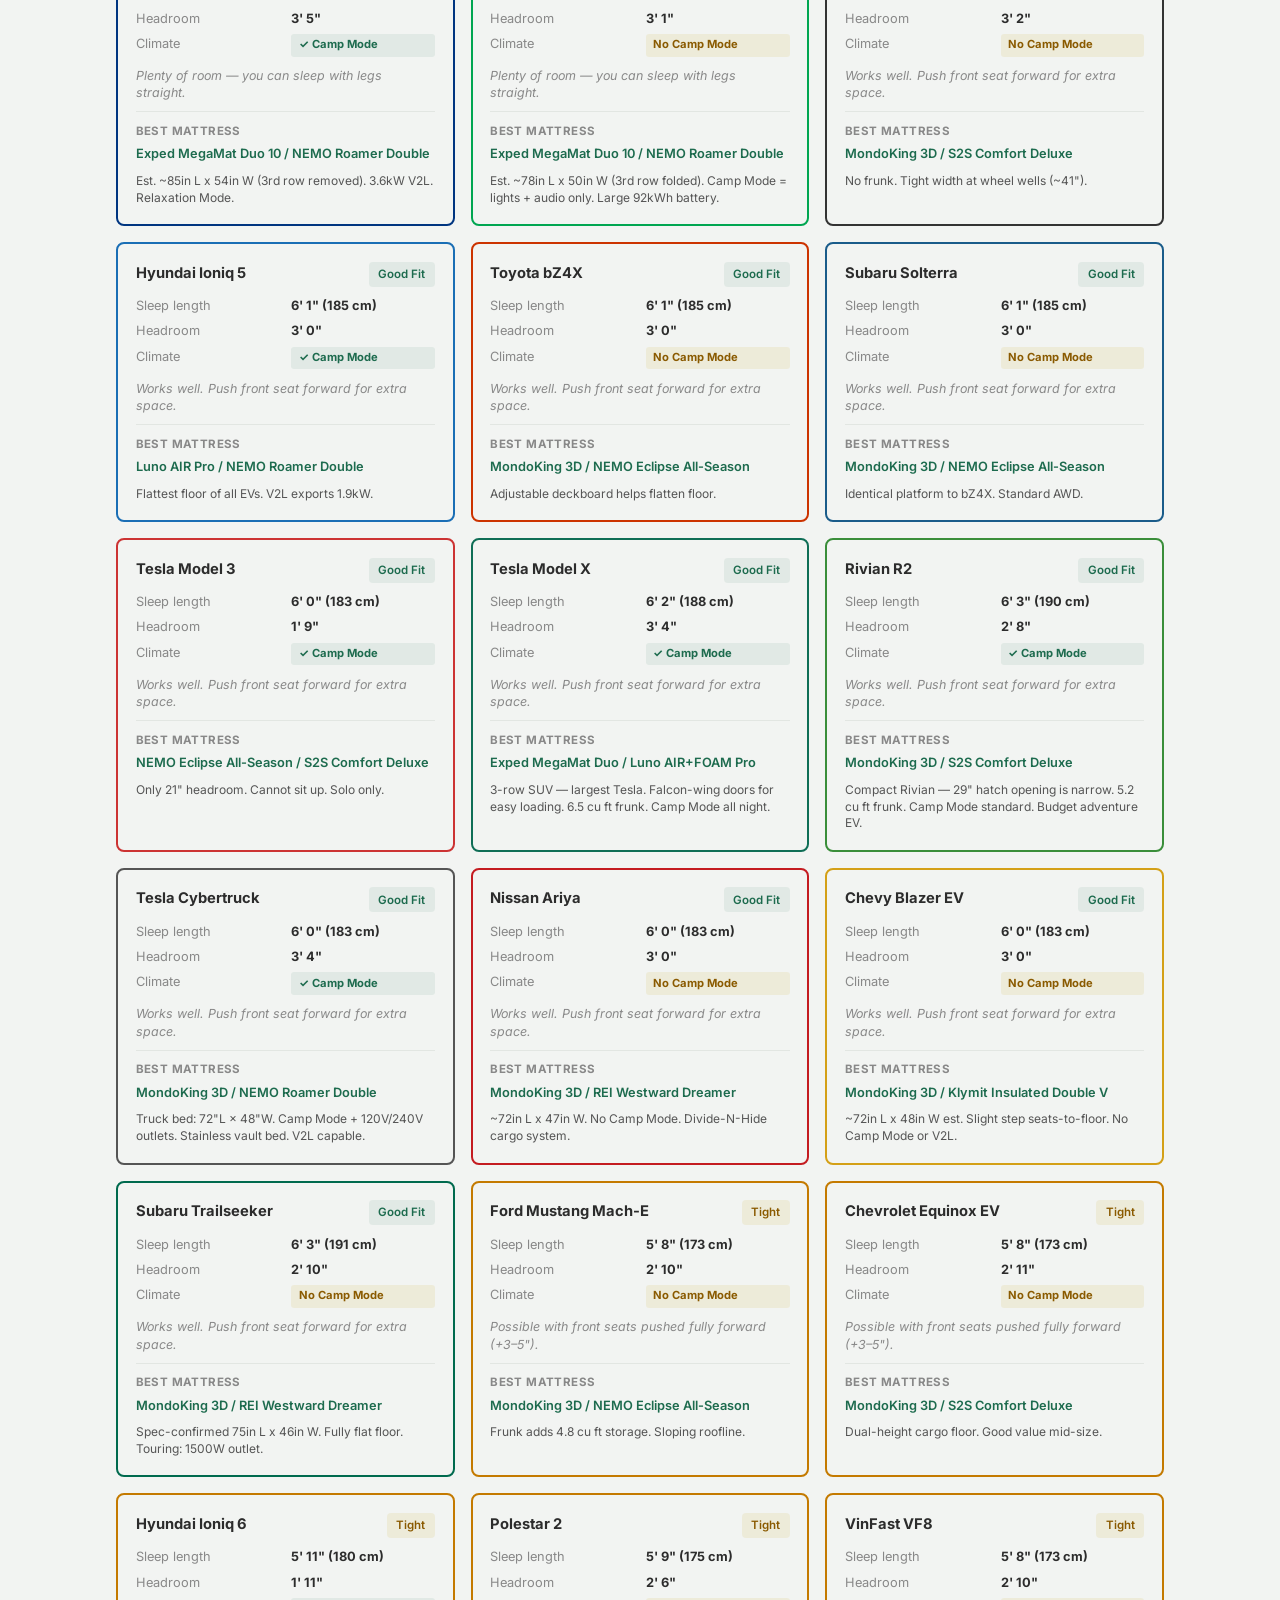
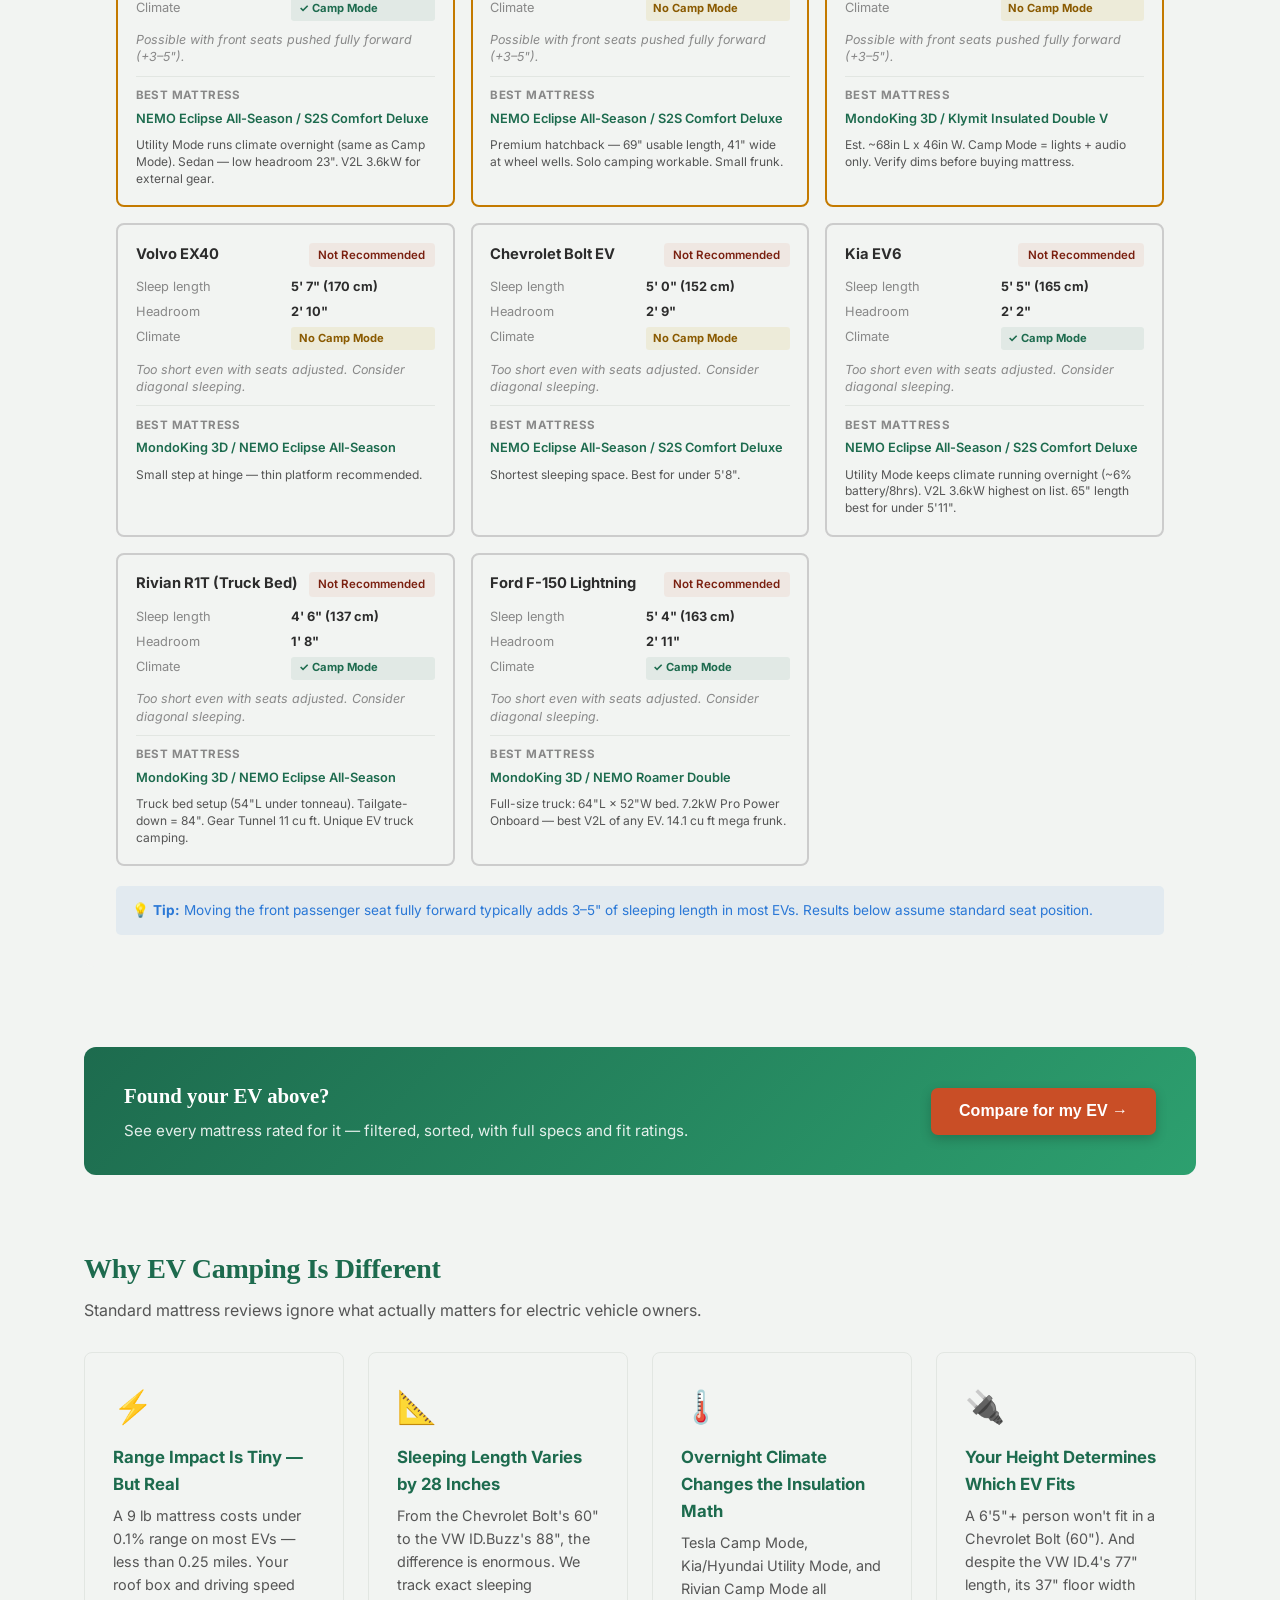
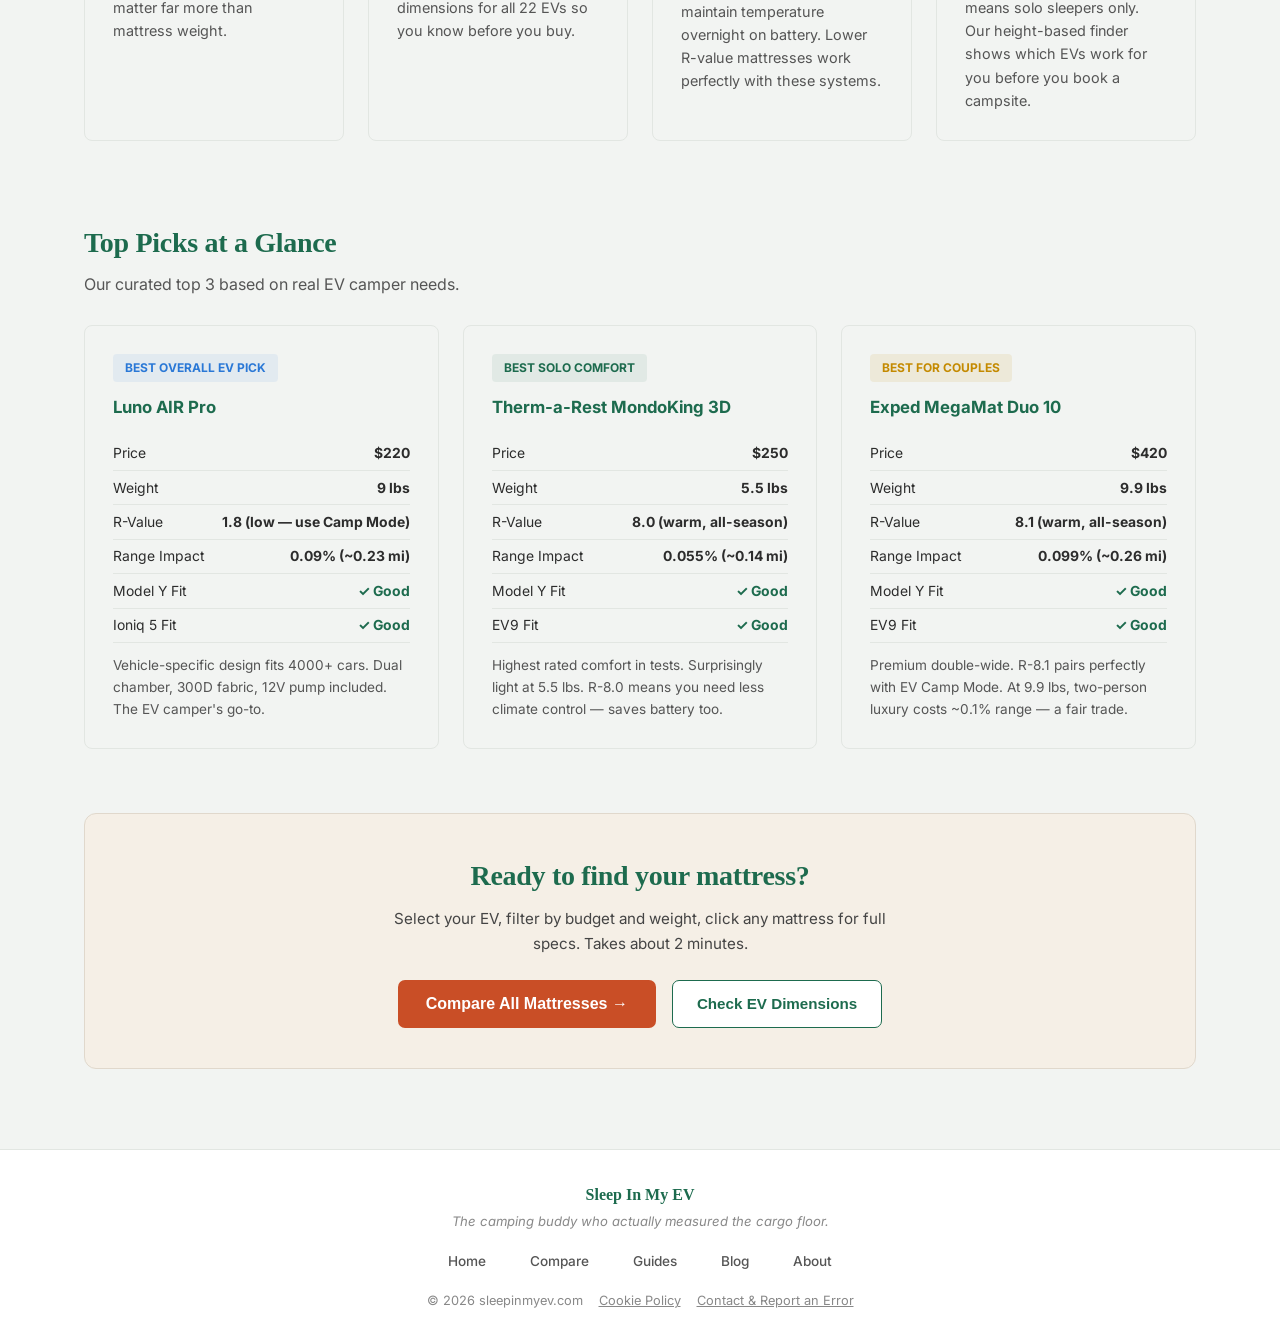
==== commit dc46228c: "Add files via upload" ====
--- a/index.html
+++ b/index.html
@@ -11,10 +11,17 @@
   gtag('config', 'G-7FN0PS8WNR');
 </script>
 <meta charset="UTF-8">
+<link rel="sitemap" type="application/xml" href="/sitemap.xml">
+<link rel="icon" type="image/x-icon" href="/favicon.ico">
+<link rel="icon" type="image/png" sizes="32x32" href="/favicon-32.png">
+<link rel="icon" type="image/png" sizes="16x16" href="/favicon-16.png">
+<link rel="apple-touch-icon" sizes="180x180" href="/apple-touch-icon.png">
+<link rel="icon" type="image/svg+xml" href="/favicon.svg">
 <meta name="viewport" content="width=device-width, initial-scale=1.0">
 <title>Sleep In My EV — Find Your Perfect EV Camping Mattress</title>
 <meta name="description" content="Verified sleeping dimensions for 29 EVs. Real mattress specs. Find which camping mattress fits your Tesla, Kia, Hyundai, Rivian, VW, BMW, Ford or Volvo.">
 <link rel="canonical" href="https://sleepinmyev.com/">
+<meta property="og:description" content="Verified sleeping dimensions for 29 EVs. Real mattress specs, R-values, weight and EV fitment ratings. Find the perfect camping mattress for your electric vehicle.">
 <meta property="og:title" content="Sleep In My EV — Find Your Perfect EV Camping Mattress">
 <meta property="og:type" content="website">
 <link href="https://fonts.googleapis.com/css2?family=Inter:wght@400;500;600;700&display=swap" rel="stylesheet">
@@ -269,6 +276,20 @@
 <meta property="og:image:height" content="630">
 <meta name="twitter:card" content="summary_large_image">
 <meta name="twitter:image" content="https://sleepinmyev.com/og-image.svg">
+<script type="application/ld+json">
+{
+  "@context": "https://schema.org",
+  "@type": "WebSite",
+  "name": "Sleep In My EV",
+  "url": "https://sleepinmyev.com",
+  "description": "Verified sleeping dimensions for 29 EVs. Real mattress specs, R-values and EV fitment ratings.",
+  "potentialAction": {
+    "@type": "SearchAction",
+    "target": "https://sleepinmyev.com/compare.html?q={search_term_string}",
+    "query-input": "required name=search_term_string"
+  }
+}
+</script>
 </head>
 <body>
 <header>
@@ -301,9 +322,9 @@
 <div class="hero">
   <div class="container">
     <h1 style="font-family:var(--font-serif)">Find Your Perfect EV Camping Mattress</h1>
-    <p>Sleeping space varies by 28 inches across EVs. We measured them all.<br>
+    <p>Sleeping space varies by 28 inches across EVs. <br>
       Find which mattress fits your EV — in under 60 seconds.</p>
-    <p style="font-size:.85rem;opacity:.75;margin-top:-.5rem;margin-bottom:0">29 EVs · 18 mattresses · owner-verified dimensions</p>
+    <p style="font-size:.85rem;opacity:.75;margin-top:-.5rem;margin-bottom:0">29 EVs · 18 mattresses </p>
     <div class="hero-btns" style="margin-top:1.5rem">
       <button class="btn btn-primary" onclick="window.location='compare.html'">Compare Mattresses →</button>
       <button class="btn btn-outline" onclick="document.getElementById('height-recommender').scrollIntoView({behavior:'smooth'})">Check Your Height Fit →</button>
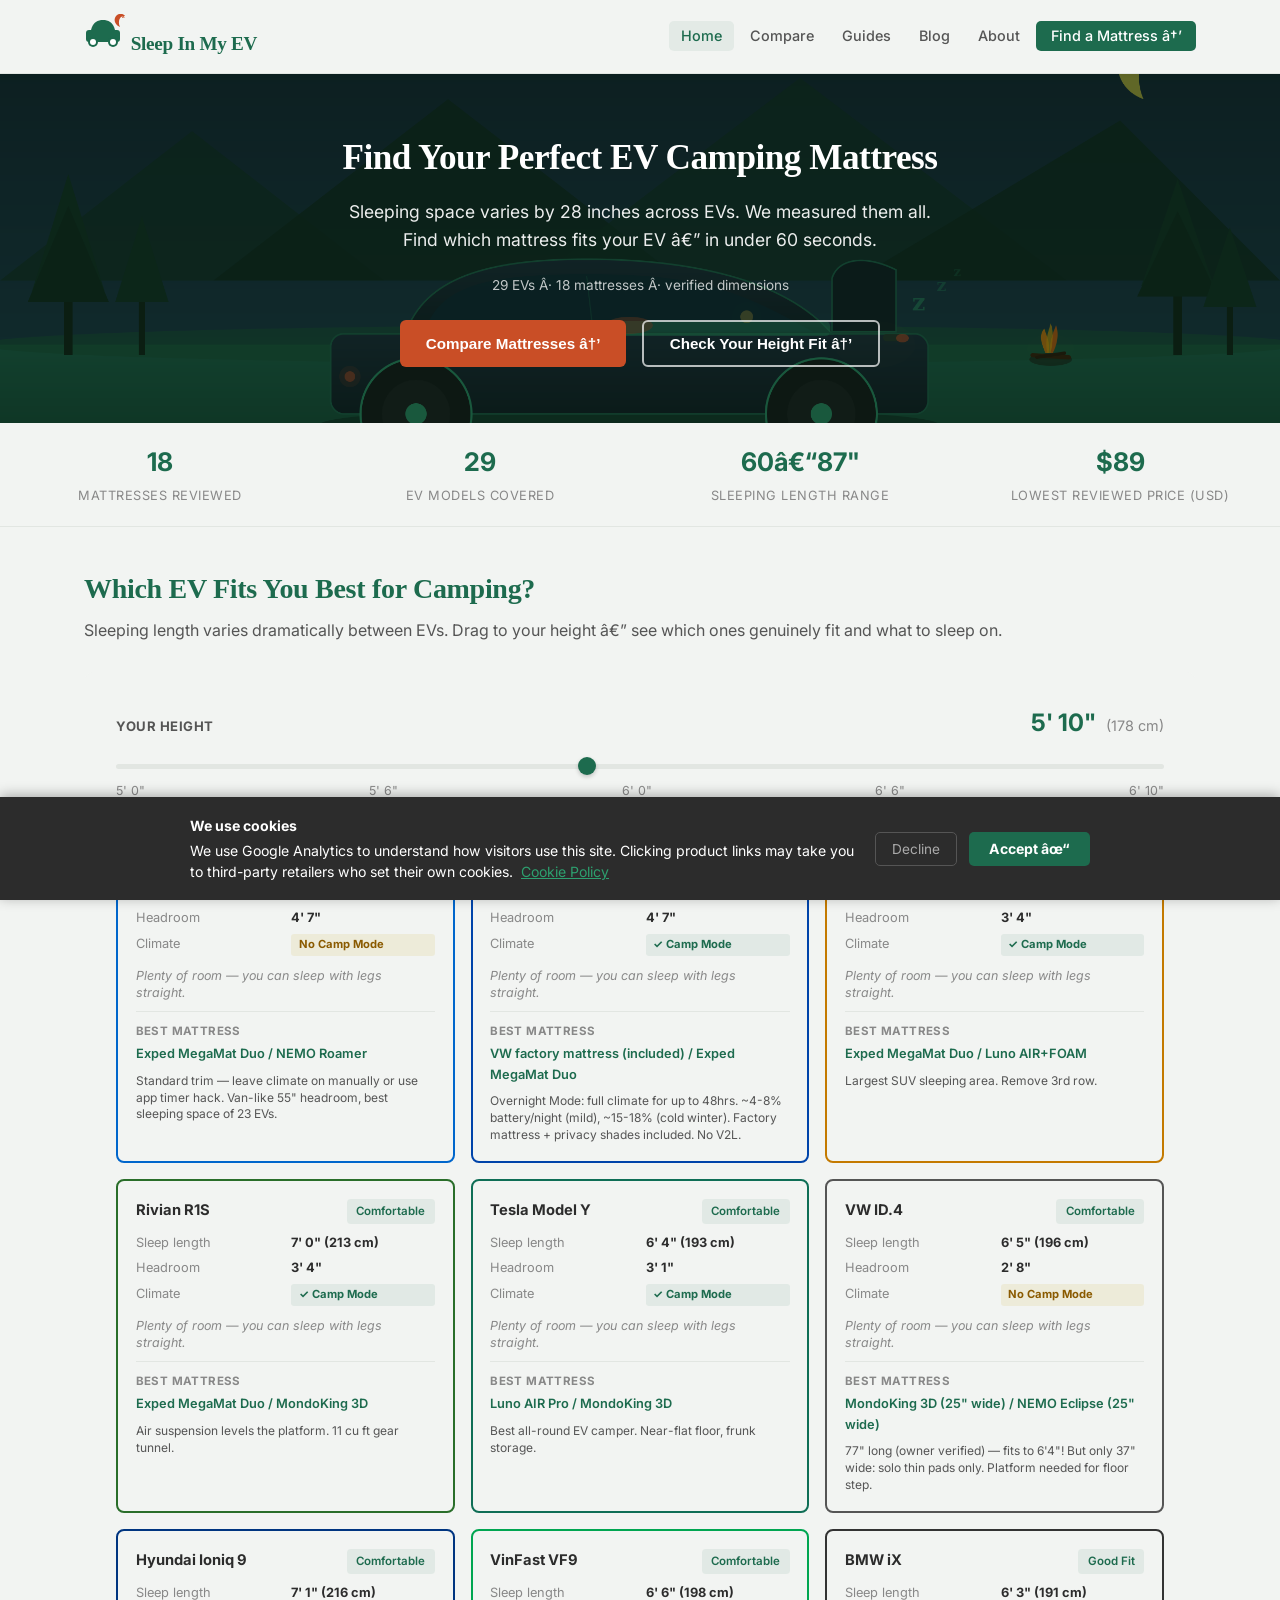
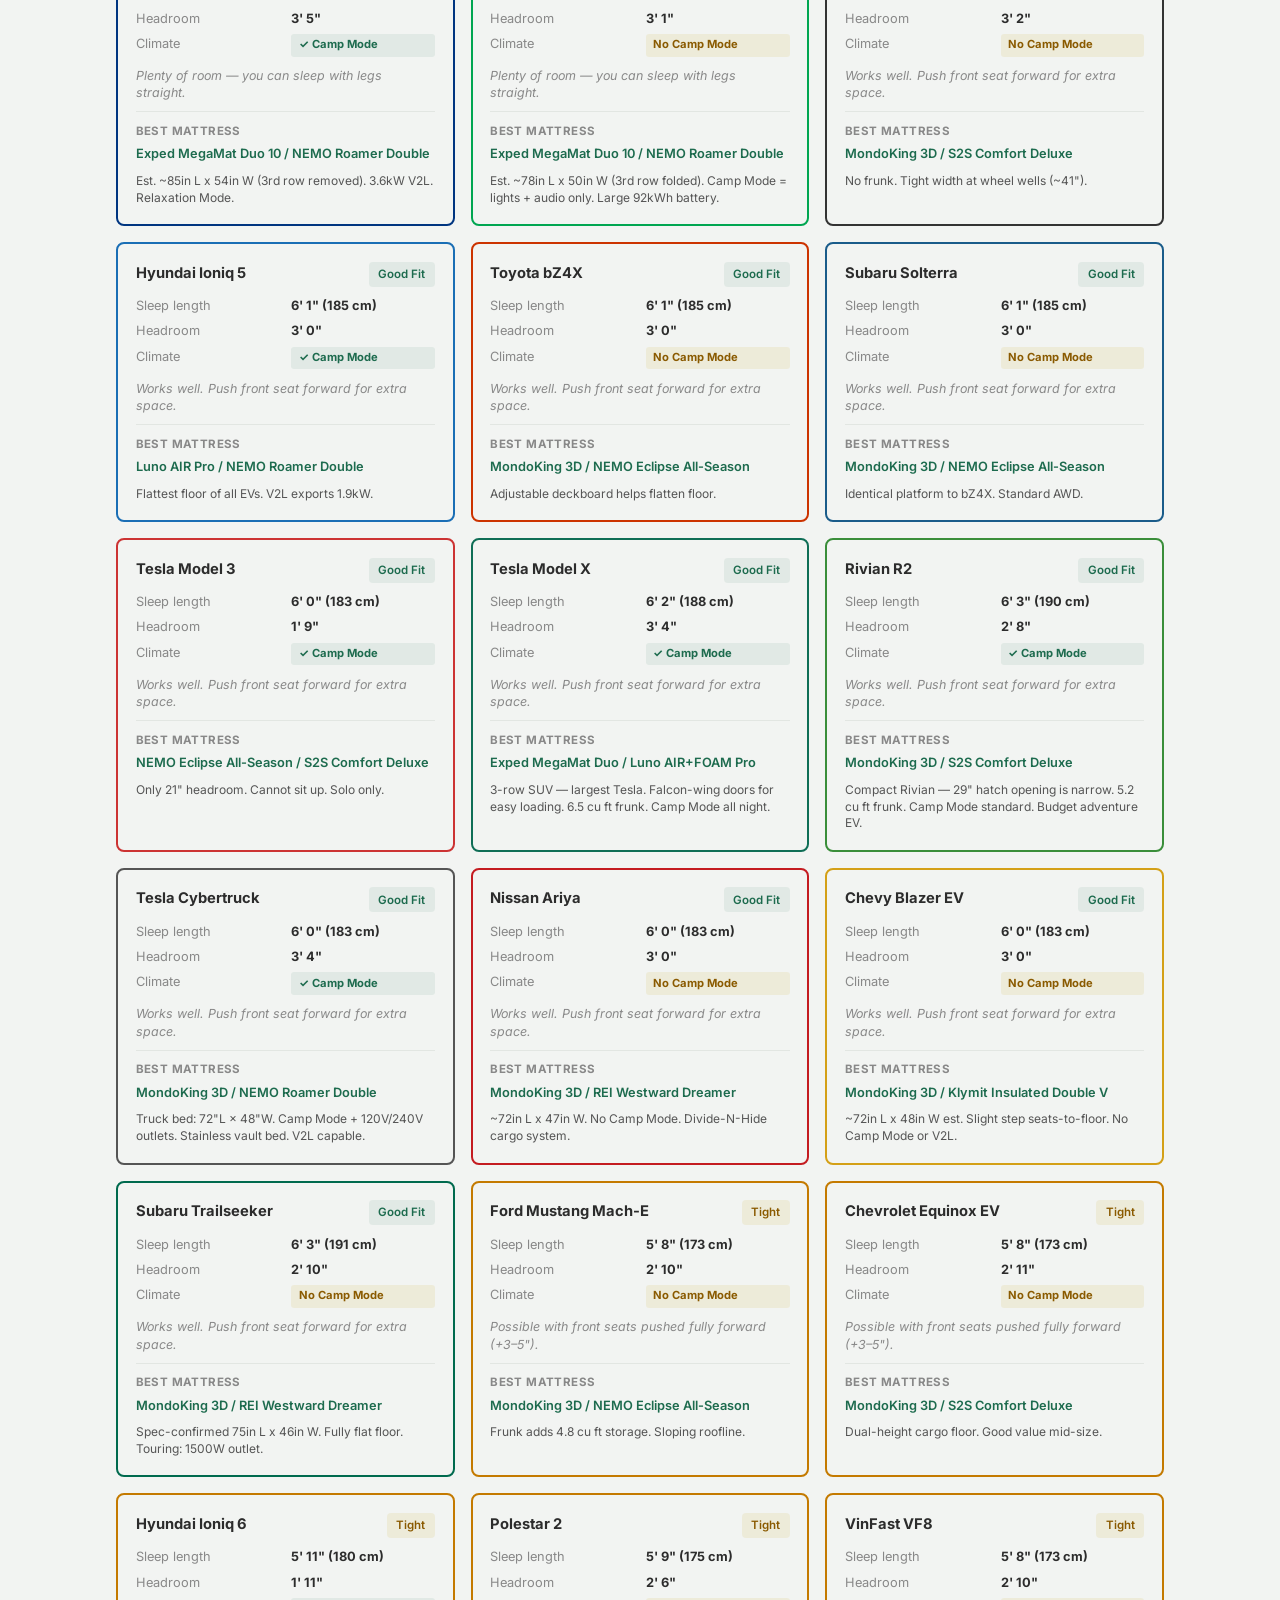
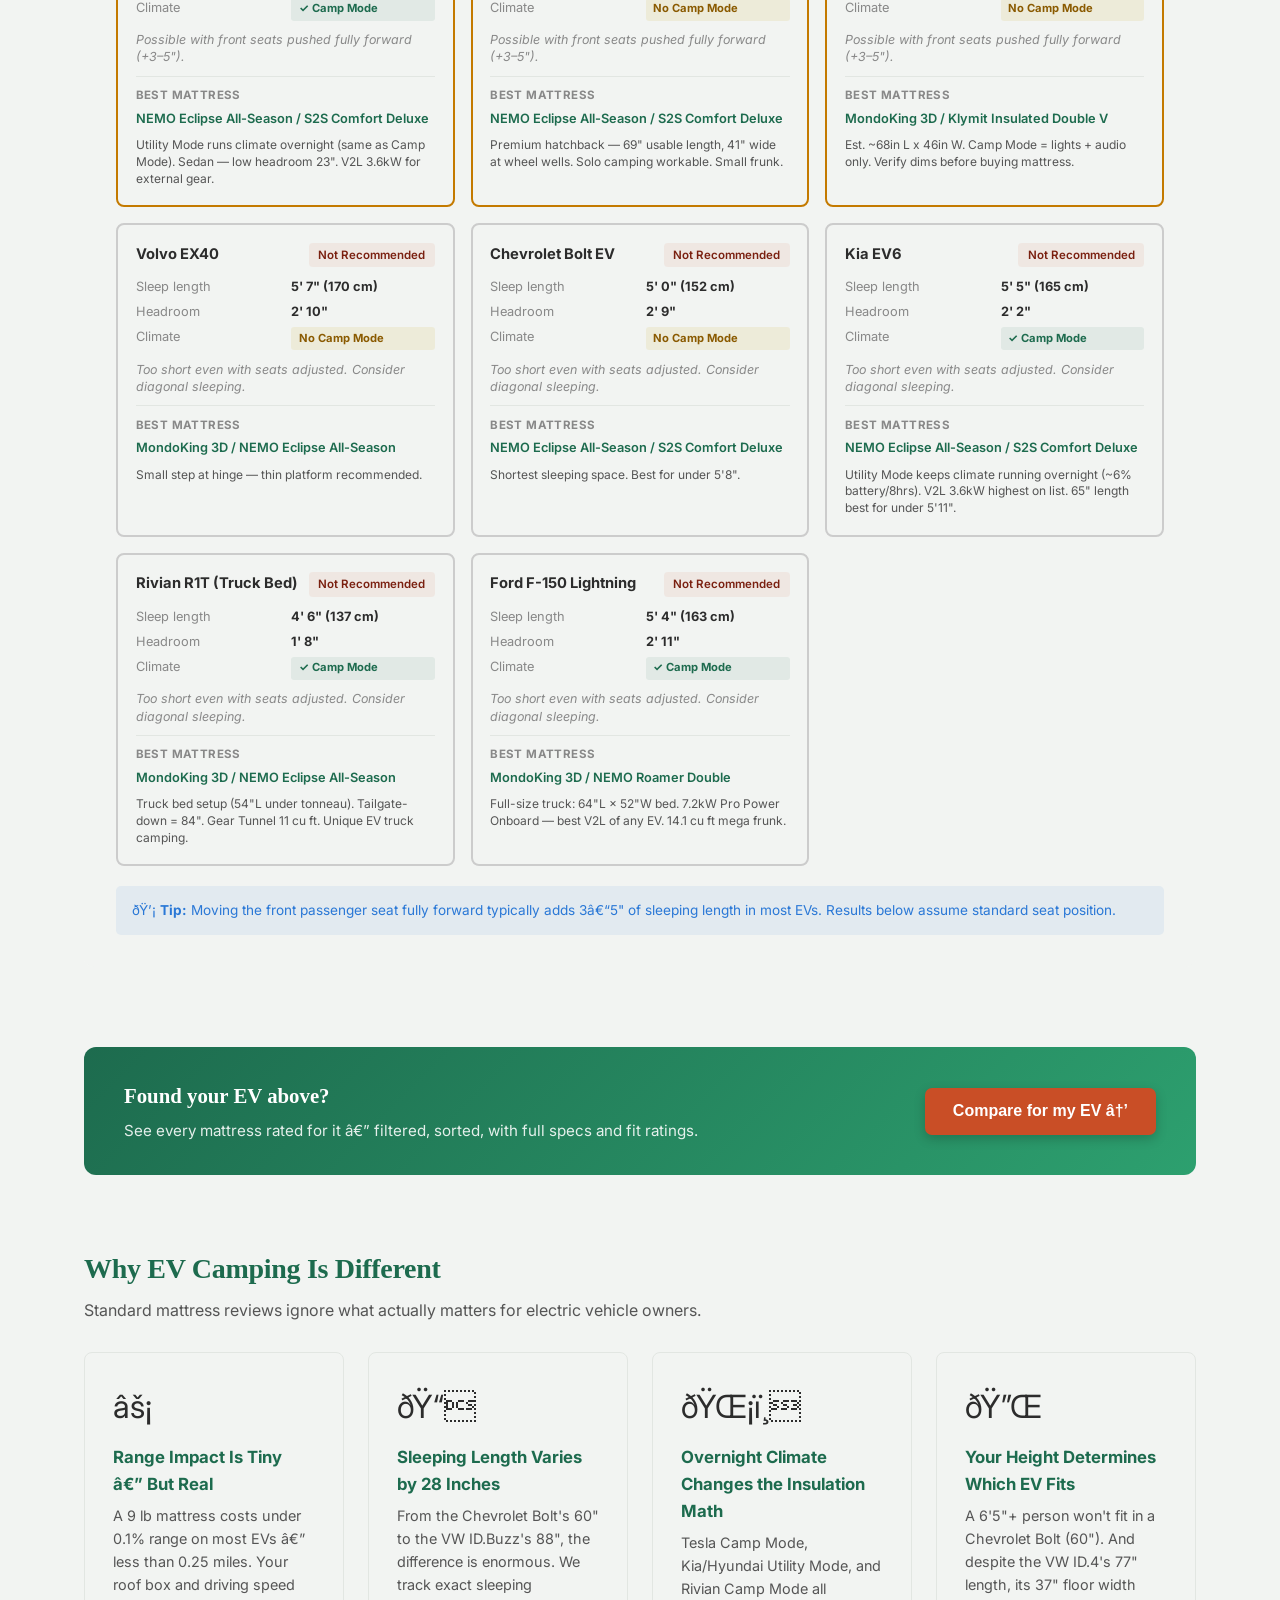
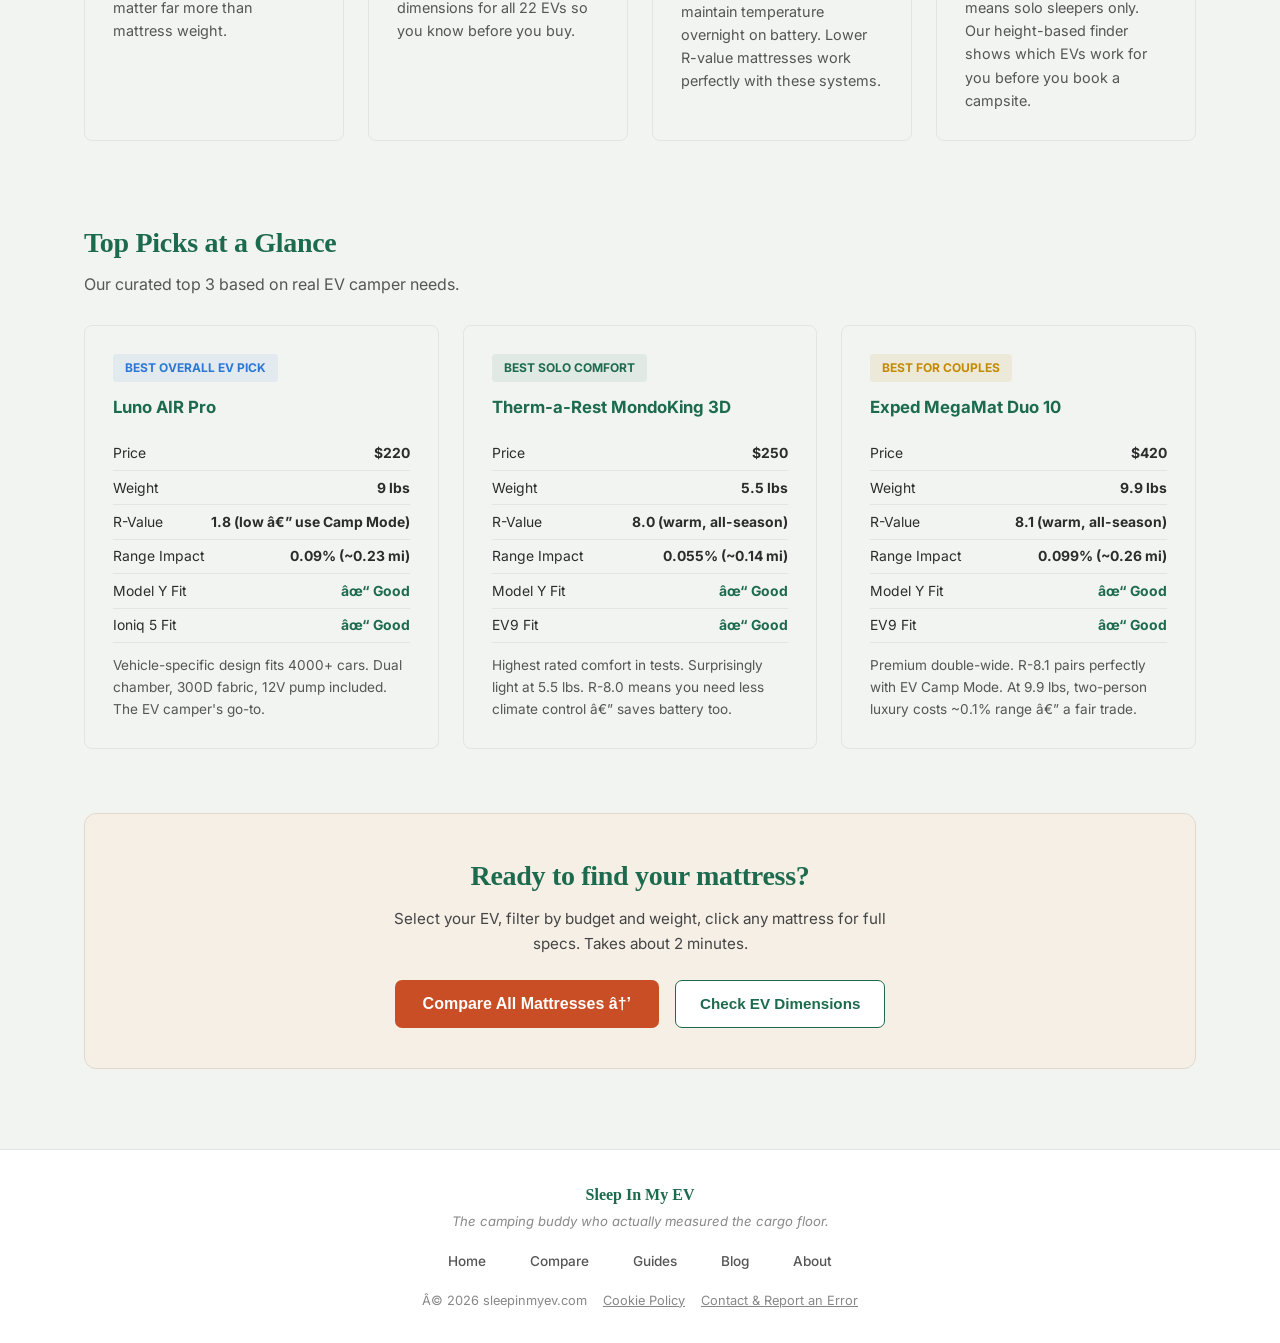
==== commit 5d7fe0ab: "Add files via upload" ====
--- a/index.html
+++ b/index.html
@@ -9,7 +9,7 @@
   gtag('js', new Date());
 
   gtag('config', 'G-7FN0PS8WNR');
-</script>
+</script
 <meta charset="UTF-8">
 <link rel="sitemap" type="application/xml" href="/sitemap.xml">
 <link rel="icon" type="image/x-icon" href="/favicon.ico">
@@ -290,6 +290,94 @@
   }
 }
 </script>
+<script type="application/ld+json">
+{
+  "@context": "https://schema.org",
+  "@type": "FAQPage",
+  "mainEntity": [
+    {
+      "@type": "Question",
+      "name": "What is the best mattress for camping in a Tesla Model Y?",
+      "acceptedAnswer": {
+        "@type": "Answer",
+        "text": "The best mattresses for the Tesla Model Y are the Luno AIR Pro ($349.99, designed specifically for Model Y dimensions), the Therm-a-Rest MondoKing 3D (R-7.0, fits the 52-inch width), and the HEST Foamy Wide (foam, no inflation needed). The Model Y sleeping area is 76–83 inches long and 52 inches wide with seats folded."
+      }
+    },
+    {
+      "@type": "Question",
+      "name": "What EV has the most sleeping space for camping?",
+      "acceptedAnswer": {
+        "@type": "Answer",
+        "text": "The VW ID.Buzz Tourer has the most sleeping space at 87 inches long by 53 inches wide, with 55 inches of headroom — enough to sit upright. It also includes a factory Overnight Mode that runs climate control for up to 48 hours. Among standard SUVs, the Rivian R1S offers 84–85 inches of length and the Hyundai Ioniq 9 offers an estimated 85 inches."
+      }
+    },
+    {
+      "@type": "Question",
+      "name": "How much battery does sleeping in an EV use overnight?",
+      "acceptedAnswer": {
+        "@type": "Answer",
+        "text": "Overnight battery drain in an EV depends on the outside temperature and battery size. In mild conditions (15°C/59°F), Camp Mode or Utility Mode typically uses 4–7% per 8-hour night. In cold conditions (-5°C/23°F) without a heat pump, drain can reach 14–21%. The Rivian R1S has the lowest drain at ~2–4% mild due to its large 135 kWh battery."
+      }
+    },
+    {
+      "@type": "Question",
+      "name": "Can I sleep in a VW ID.4?",
+      "acceptedAnswer": {
+        "@type": "Answer",
+        "text": "Yes, but only for solo campers. Owner-verified measurements put the VW ID.4 sleeping length at 77 inches — surprisingly longer than a Tesla Model Y — but the floor width at the wheel arches is only 37 inches, which rules out every double-wide mattress. The ID.4 has no Camp Mode, so climate must be managed manually overnight."
+      }
+    },
+    {
+      "@type": "Question",
+      "name": "What R-value do I need for EV camping?",
+      "acceptedAnswer": {
+        "@type": "Answer",
+        "text": "For 3-season EV camping with Camp Mode active, an R-value of 3–5 is adequate since the climate system handles most of the warmth. For cold-weather camping (below 0°C/32°F) or vehicles without Camp Mode, aim for R-7 or higher. The Therm-a-Rest MondoKing 3D (R-7.0), Exped MegaMat Duo 10 (R-8.1), and Exped DeepSleep Mat (R-9.0) are top choices for cold conditions."
+      }
+    },
+    {
+      "@type": "Question",
+      "name": "Does a heavier mattress reduce EV range?",
+      "acceptedAnswer": {
+        "@type": "Answer",
+        "text": "Minimally. A 10-pound mattress reduces range by approximately 0.1% per 100 miles — less than 0.2 miles on a 200-mile range vehicle. Even the heaviest mattress on our list (22 lbs) costs less than 0.3% range per trip. The impact is negligible compared to temperature, driving speed, and HVAC use."
+      }
+    },
+    {
+      "@type": "Question",
+      "name": "Which EVs have Camp Mode or Utility Mode for overnight camping?",
+      "acceptedAnswer": {
+        "@type": "Answer",
+        "text": "EVs with dedicated overnight climate modes include: Tesla (Camp Mode — all models), Hyundai Ioniq 5 and EV9 (Utility Mode / Relaxation Mode), Kia EV6 and EV9 (Care Mode), Rivian R1S and R1T (Camp Mode), VW ID.Buzz Tourer (Overnight Mode — 48 hours), and Ford F-150 Lightning (Pro Power Onboard). The VW ID.4, Nissan Ariya, and Chevrolet Blazer EV do not have dedicated overnight modes."
+      }
+    },
+    {
+      "@type": "Question",
+      "name": "What is the cheapest mattress for EV camping?",
+      "acceptedAnswer": {
+        "@type": "Answer",
+        "text": "The most affordable options on our verified list are the Sea to Summit Camp Plus at $89 (R-4.3, self-inflating, 3 inches thick) and the REI Co-op Campwell at $129 (R-7.0, exceptional warmth for the price). For no-inflation camping, the D&D Futon Trifold is around $75 but has been discontinued. Budget campers with Camp Mode can use a lower R-value pad since the EV handles climate control."
+      }
+    }
+  ]
+}
+</script>
+<script type="application/ld+json">
+{
+  "@context": "https://schema.org",
+  "@type": "Organization",
+  "name": "Sleep In My EV",
+  "url": "https://sleepinmyev.com",
+  "description": "Verified sleeping dimensions for 29 EVs. Real mattress specs, R-values, weight and EV fitment ratings for EV campers.",
+  "contactPoint": {
+    "@type": "ContactPoint",
+    "contactType": "customer support",
+    "email": "hello@sleepinmyev.com",
+    "url": "https://sleepinmyev.com/contact.html"
+  },
+  "sameAs": []
+}
+</script>
 </head>
 <body>
 <header>
@@ -317,14 +405,39 @@
       <span></span><span></span><span></span>
     </button>
   </div>
+  <!-- Quick Answer boxes for GEO / AI engine extraction -->
+  <section style="display:none" aria-label="Quick answers">
+    <div style="display:grid;grid-template-columns:repeat(auto-fit,minmax(min(280px,100%),1fr));gap:1rem;margin-top:0">
+      <div style="background:#fff;border-left:3px solid var(--primary);border-radius:6px;padding:1rem 1.25rem">
+        <div style="font-size:.72rem;font-weight:700;text-transform:uppercase;letter-spacing:.5px;color:var(--primary);margin-bottom:.35rem">Most sleeping space</div>
+        <div style="font-size:.95rem;font-weight:600;color:var(--text)">VW ID.Buzz Tourer — 87″ × 53″</div>
+        <div style="font-size:.82rem;color:var(--text2);margin-top:.2rem">Overnight Mode · 55″ headroom · factory mattress included</div>
+      </div>
+      <div style="background:#fff;border-left:3px solid var(--primary);border-radius:6px;padding:1rem 1.25rem">
+        <div style="font-size:.72rem;font-weight:700;text-transform:uppercase;letter-spacing:.5px;color:var(--primary);margin-bottom:.35rem">Overnight battery drain</div>
+        <div style="font-size:.95rem;font-weight:600;color:var(--text)">~4–7% mild · ~14–21% cold</div>
+        <div style="font-size:.82rem;color:var(--text2);margin-top:.2rem">Per 8-hour night with Camp Mode active</div>
+      </div>
+      <div style="background:#fff;border-left:3px solid var(--primary);border-radius:6px;padding:1rem 1.25rem">
+        <div style="font-size:.72rem;font-weight:700;text-transform:uppercase;letter-spacing:.5px;color:var(--primary);margin-bottom:.35rem">R-value for EV camping</div>
+        <div style="font-size:.95rem;font-weight:600;color:var(--text)">R-3 to R-5 (3-season) · R-7+ (cold)</div>
+        <div style="font-size:.82rem;color:var(--text2);margin-top:.2rem">Higher R-value needed without Camp Mode</div>
+      </div>
+      <div style="background:#fff;border-left:3px solid var(--primary);border-radius:6px;padding:1rem 1.25rem">
+        <div style="font-size:.72rem;font-weight:700;text-transform:uppercase;letter-spacing:.5px;color:var(--primary);margin-bottom:.35rem">Range impact of mattress</div>
+        <div style="font-size:.95rem;font-weight:600;color:var(--text)">&lt;0.3% per trip (negligible)</div>
+        <div style="font-size:.82rem;color:var(--text2);margin-top:.2rem">A 10 lb mattress costs ~0.1% per 100 miles</div>
+      </div>
+    </div>
+  </section>
   <div class="mobile-menu" id="mobile-menu"></div>
 </header>
 <div class="hero">
   <div class="container">
     <h1 style="font-family:var(--font-serif)">Find Your Perfect EV Camping Mattress</h1>
-    <p>Sleeping space varies by 28 inches across EVs. <br>
+    <p>Sleeping space varies by 28 inches across EVs. We measured them all.<br>
       Find which mattress fits your EV — in under 60 seconds.</p>
-    <p style="font-size:.85rem;opacity:.75;margin-top:-.5rem;margin-bottom:0">29 EVs · 18 mattresses </p>
+    <p style="font-size:.85rem;opacity:.75;margin-top:-.5rem;margin-bottom:0">29 EVs · 18 mattresses · verified dimensions</p>
     <div class="hero-btns" style="margin-top:1.5rem">
       <button class="btn btn-primary" onclick="window.location='compare.html'">Compare Mattresses →</button>
       <button class="btn btn-outline" onclick="document.getElementById('height-recommender').scrollIntoView({behavior:'smooth'})">Check Your Height Fit →</button>
